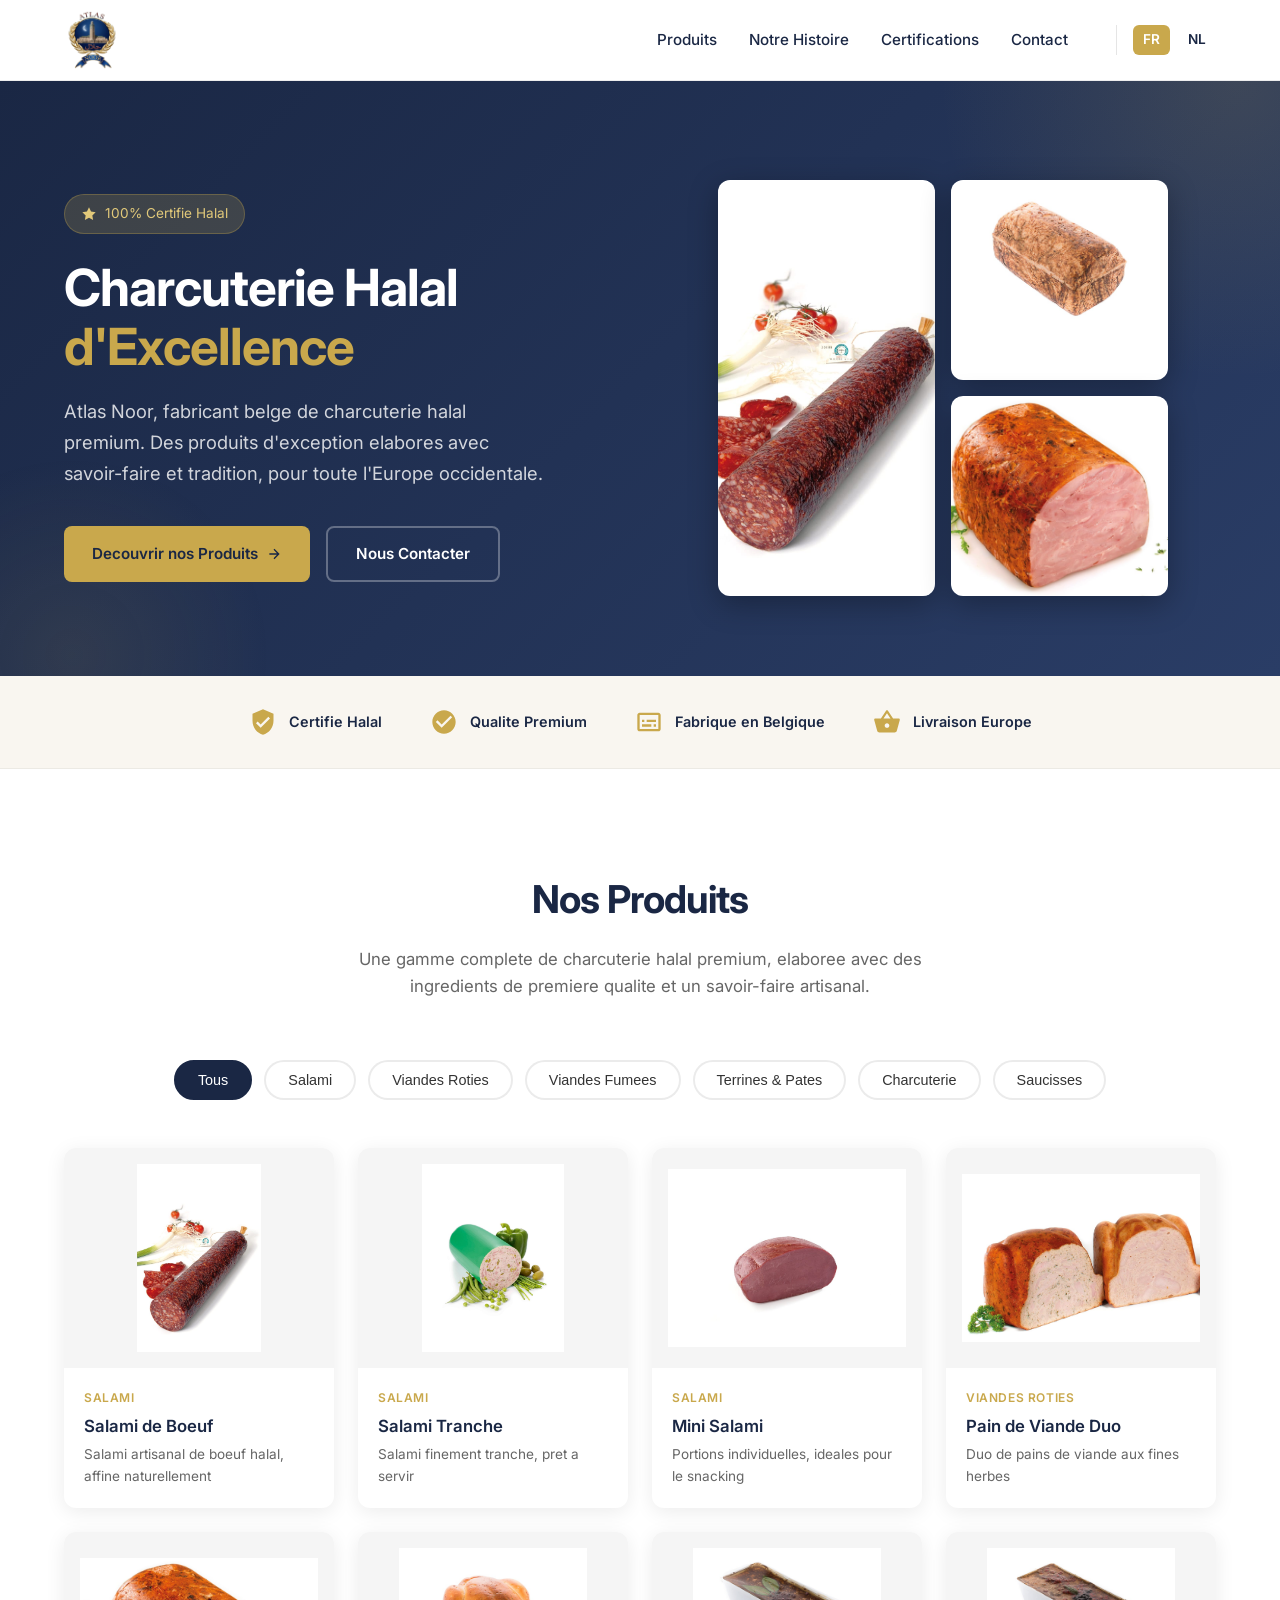
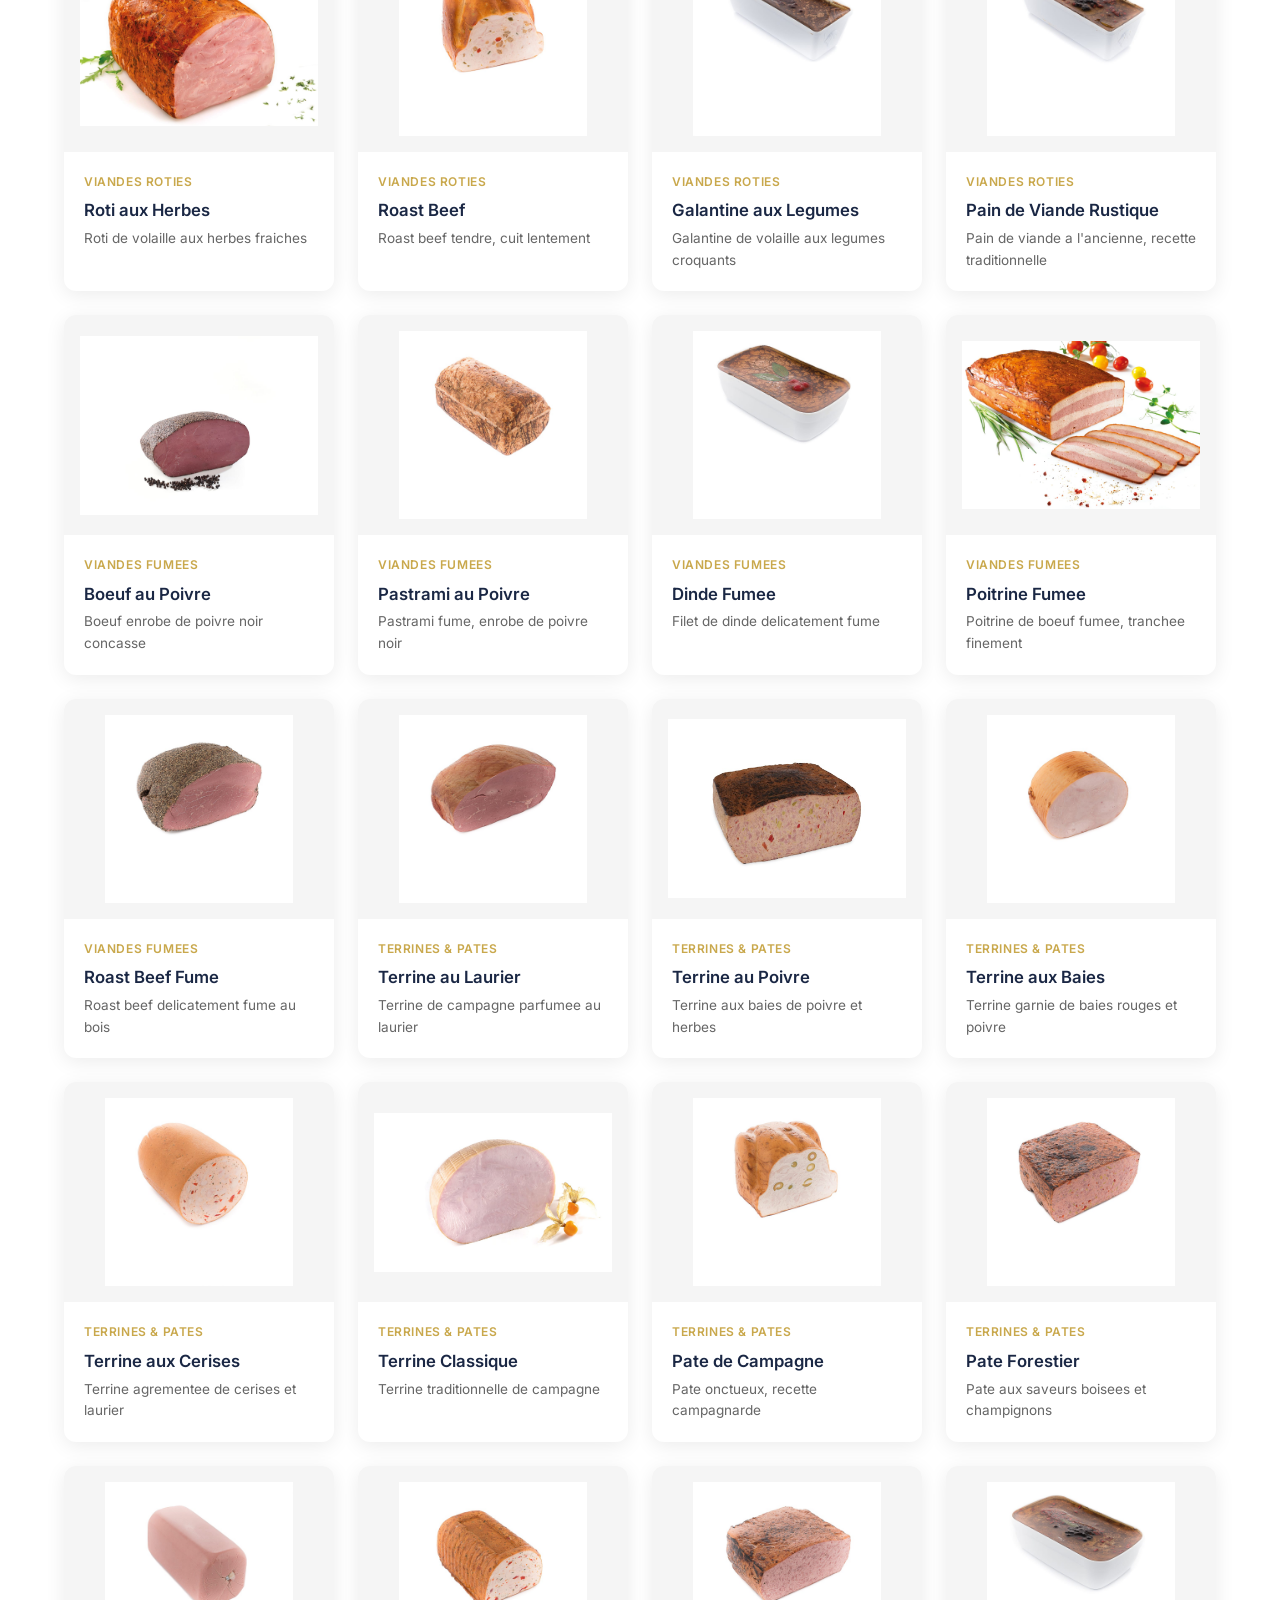
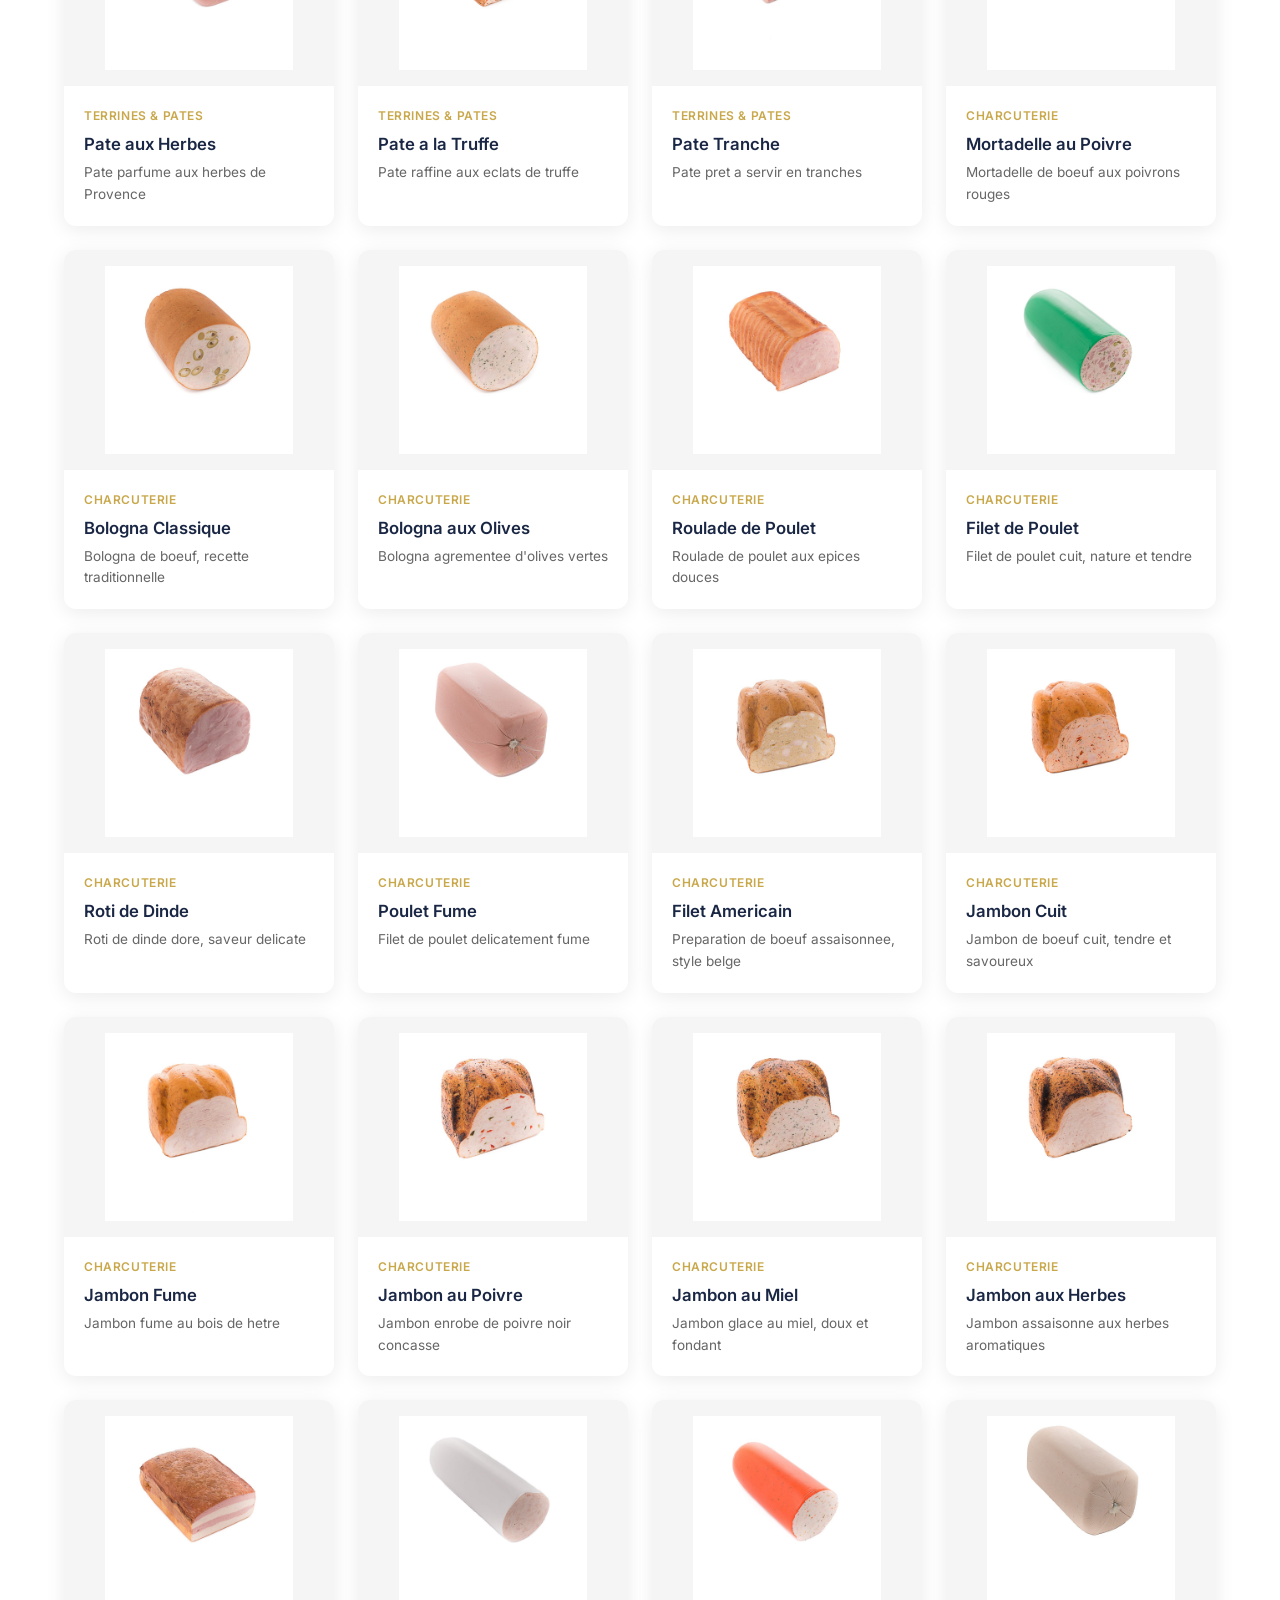
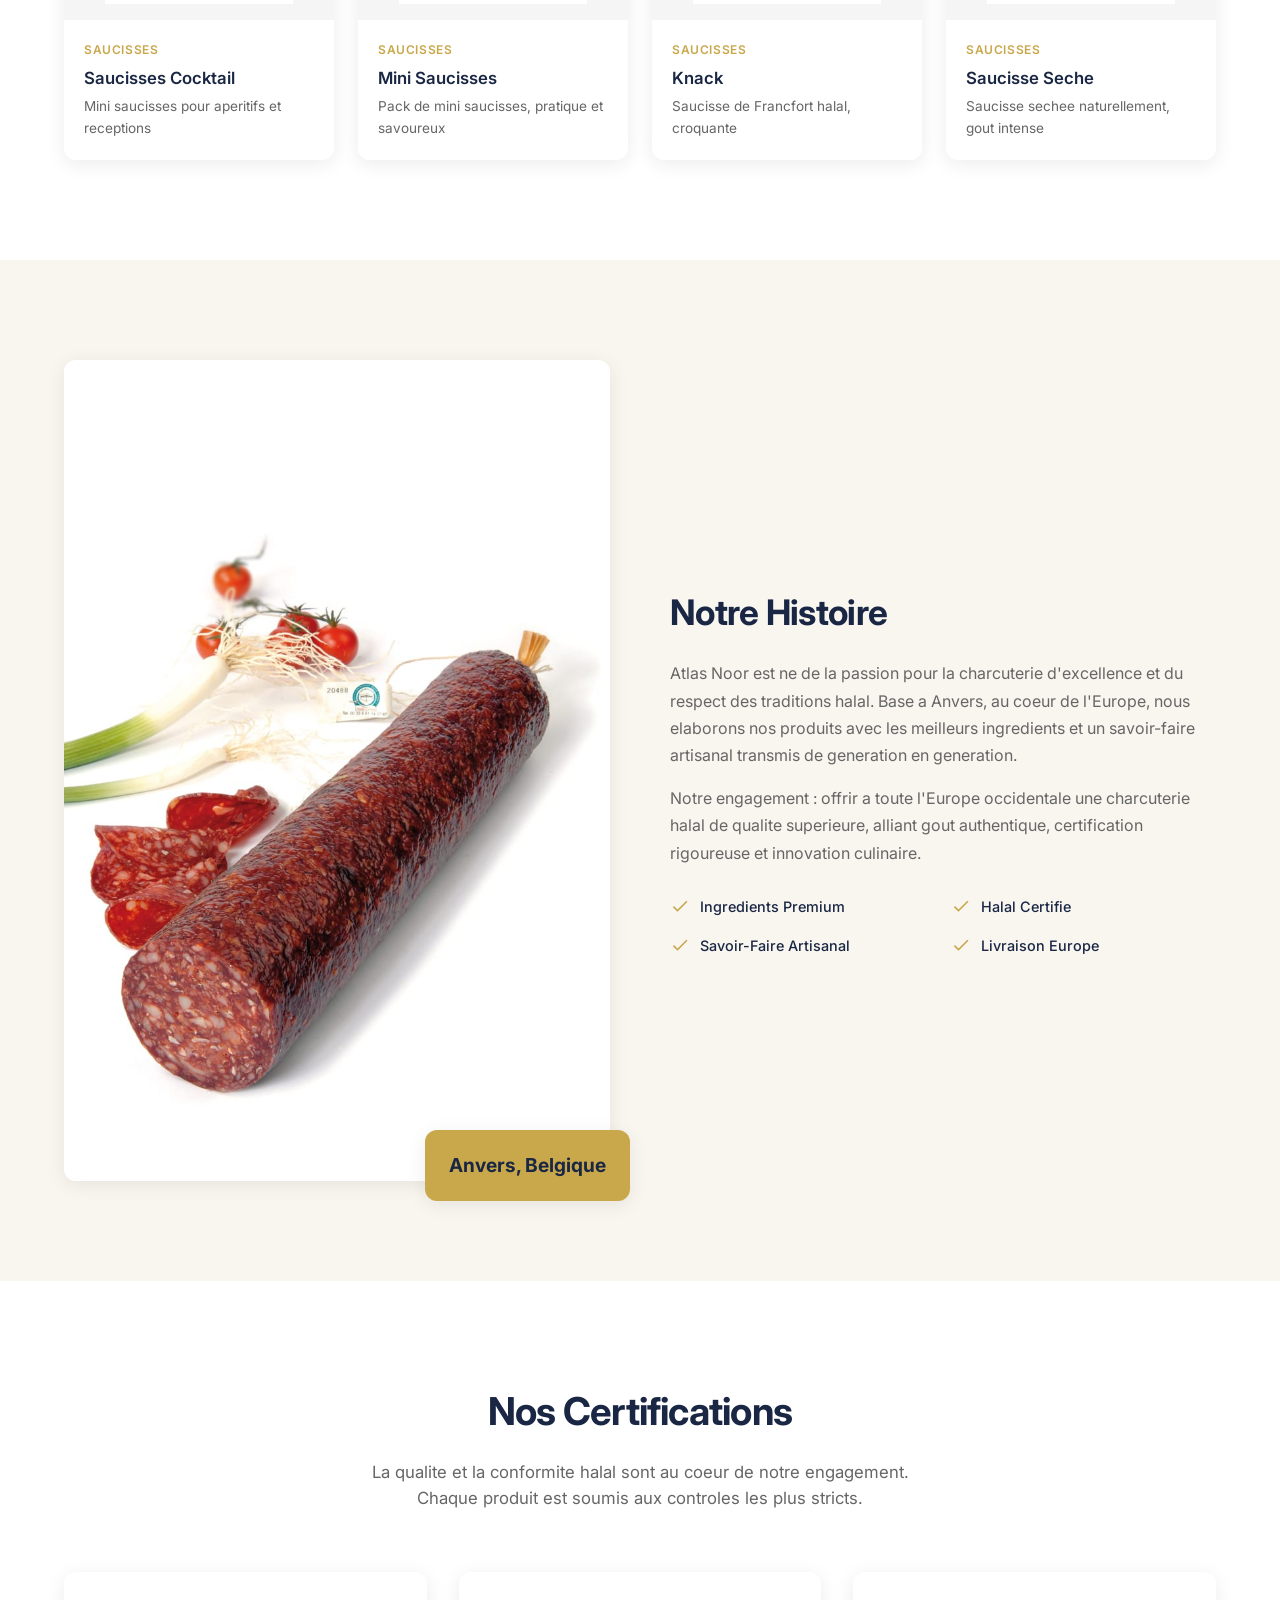
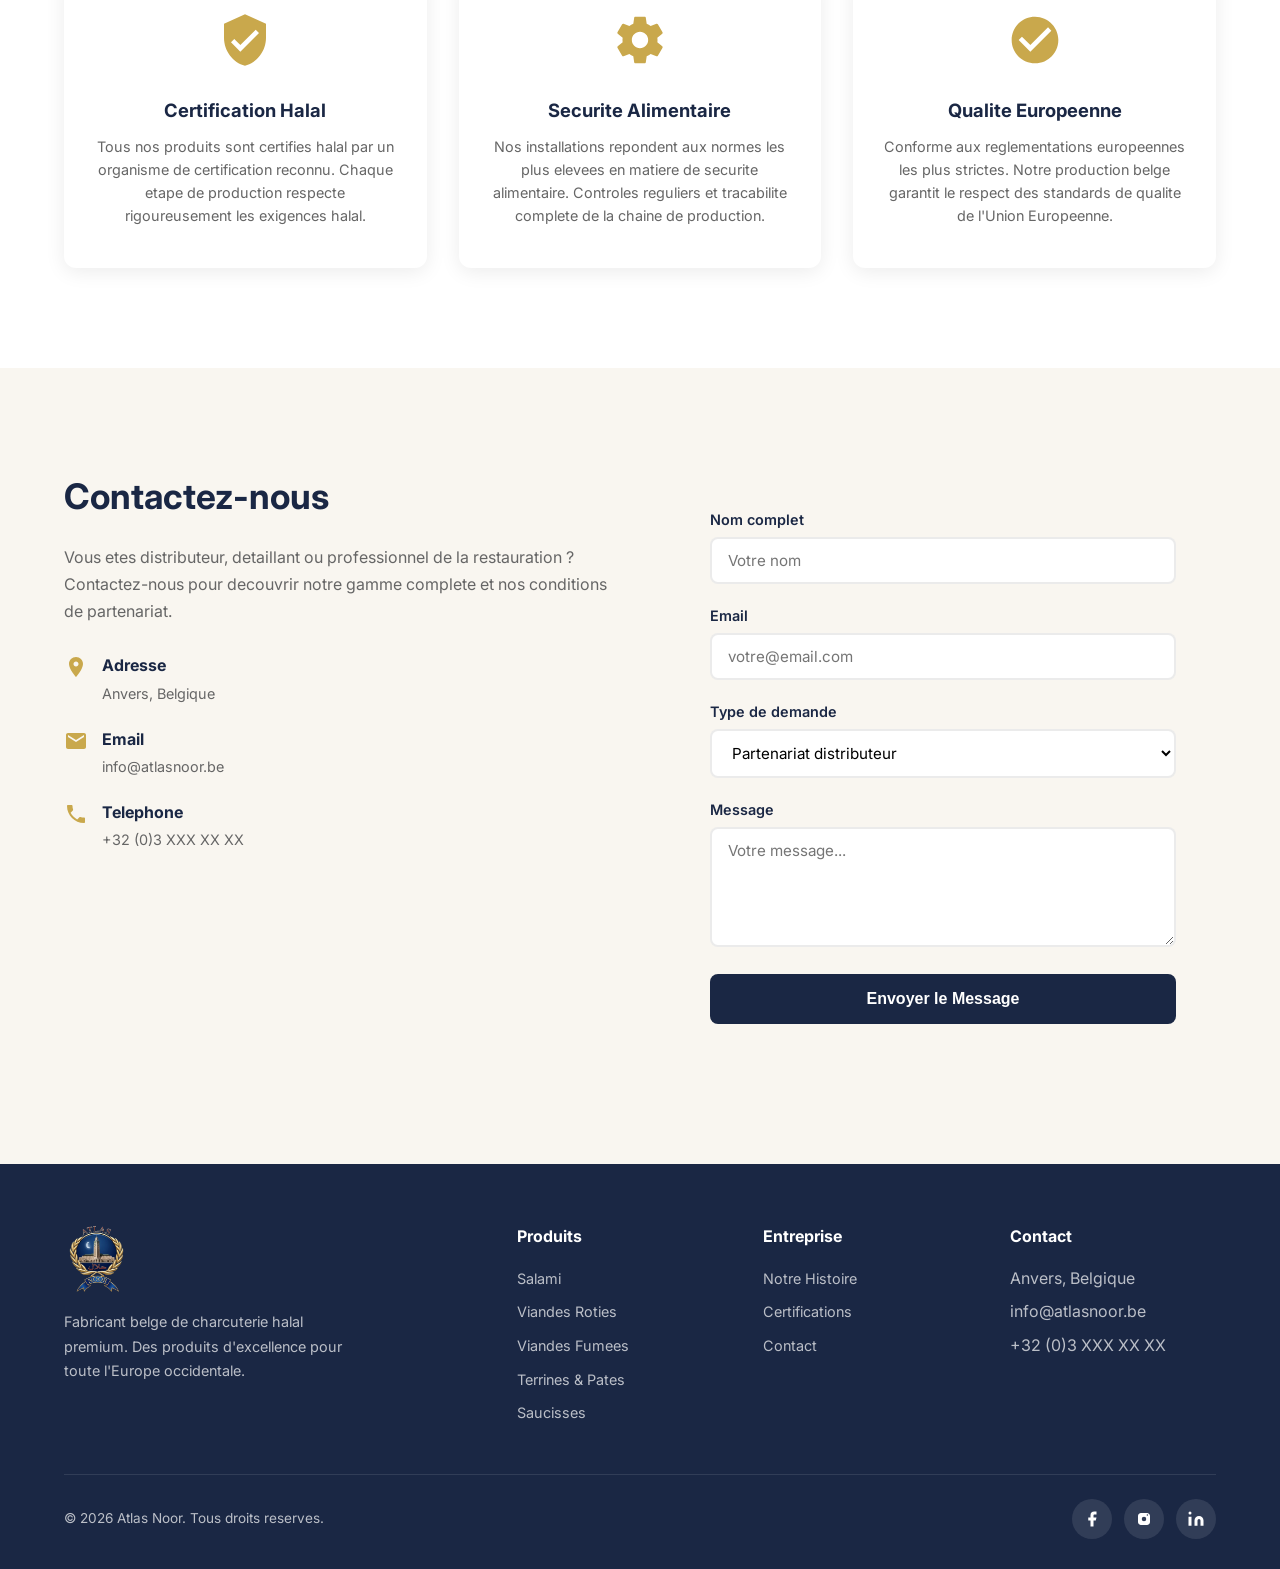
==== site/fr/index.html @ b1b40835 "Initial release: Atlas Noor halal charcuterie website (FR/NL) Static site with bilingual support, 40" ====
<!DOCTYPE html>
<html lang="fr">
<head>
  <meta charset="UTF-8">
  <meta name="viewport" content="width=device-width, initial-scale=1.0">
  <title>Atlas Noor — Charcuterie Halal Premium | Belgique</title>
  <meta name="description" content="Atlas Noor : charcuterie halal certifiee de qualite superieure, fabriquee en Belgique. Salami, viandes fumees, pates, terrines et saucisses pour toute l'Europe occidentale.">
  <link rel="icon" type="image/png" href="../assets/images/logo.png">
  <link rel="stylesheet" href="../css/style.css">
  <link rel="preconnect" href="https://fonts.googleapis.com">
  <link href="https://fonts.googleapis.com/css2?family=Inter:wght@400;500;600;700&display=swap" rel="stylesheet">
</head>
<body>

<!-- ====== HEADER ====== -->
<header class="header">
  <nav class="nav container">
    <a href="#" class="nav__logo">
      <img src="../assets/images/logo.png" alt="Atlas Noor Logo">
    </a>
    <div class="nav__links" id="navLinks">
      <a href="#produits">Produits</a>
      <a href="#apropos">Notre Histoire</a>
      <a href="#certifications">Certifications</a>
      <a href="#contact">Contact</a>
      <div class="lang-switch">
        <a href="../fr/index.html" class="active">FR</a>
        <a href="../nl/index.html">NL</a>
      </div>
    </div>
    <div class="nav__mobile" id="navToggle" onclick="document.getElementById('navLinks').classList.toggle('open')">
      <span></span><span></span><span></span>
    </div>
  </nav>
</header>

<!-- ====== HERO ====== -->
<section class="hero">
  <div class="container">
    <div class="hero__content">
      <div class="hero__text">
        <div class="hero__badge">
          <svg viewBox="0 0 24 24"><path d="M12 2L15.09 8.26L22 9.27L17 14.14L18.18 21.02L12 17.77L5.82 21.02L7 14.14L2 9.27L8.91 8.26L12 2Z"/></svg>
          100% Certifie Halal
        </div>
        <h1>Charcuterie Halal <span>d'Excellence</span></h1>
        <p>Atlas Noor, fabricant belge de charcuterie halal premium. Des produits d'exception elabores avec savoir-faire et tradition, pour toute l'Europe occidentale.</p>
        <div class="hero__buttons">
          <a href="#produits" class="btn btn--primary">
            Decouvrir nos Produits
            <svg width="16" height="16" viewBox="0 0 24 24" fill="none" stroke="currentColor" stroke-width="2"><path d="M5 12h14M12 5l7 7-7 7"/></svg>
          </a>
          <a href="#contact" class="btn btn--outline">Nous Contacter</a>
        </div>
      </div>
      <div class="hero__image">
        <div class="hero__image-grid">
          <img src="../assets/images/products/salami-beef.jpg" alt="Salami de boeuf halal Atlas Noor">
          <img src="../assets/images/products/pepper-pastrami.jpg" alt="Pastrami au poivre halal">
          <img src="../assets/images/products/roasted-loaf-herbs.jpg" alt="Pain de viande aux herbes halal">
        </div>
      </div>
    </div>
  </div>
</section>

<!-- ====== TRUST BAR ====== -->
<div class="trust-bar">
  <div class="container">
    <div class="trust-bar__inner">
      <div class="trust-item">
        <svg viewBox="0 0 24 24"><path d="M12 1L3 5v6c0 5.55 3.84 10.74 9 12 5.16-1.26 9-6.45 9-12V5l-9-4zm-2 16l-4-4 1.41-1.41L10 14.17l6.59-6.59L18 9l-8 8z"/></svg>
        Certifie Halal
      </div>
      <div class="trust-item">
        <svg viewBox="0 0 24 24"><path d="M12 2C6.48 2 2 6.48 2 12s4.48 10 10 10 10-4.48 10-10S17.52 2 12 2zm-2 15l-5-5 1.41-1.41L10 14.17l7.59-7.59L19 8l-9 9z"/></svg>
        Qualite Premium
      </div>
      <div class="trust-item">
        <svg viewBox="0 0 24 24"><path d="M20 4H4c-1.1 0-2 .9-2 2v12c0 1.1.9 2 2 2h16c1.1 0 2-.9 2-2V6c0-1.1-.9-2-2-2zm0 14H4V6h16v12zM6 10h2v2H6zm0 4h8v2H6zm10 0h2v2h-2zm-6-4h8v2h-8z"/></svg>
        Fabrique en Belgique
      </div>
      <div class="trust-item">
        <svg viewBox="0 0 24 24"><path d="M17.21 9l-4.38-6.56c-.19-.28-.51-.42-.83-.42-.32 0-.64.14-.83.43L6.79 9H2c-.55 0-1 .45-1 1 0 .09.01.18.04.27l2.54 9.27c.23.84 1 1.46 1.92 1.46h13c.92 0 1.69-.62 1.93-1.46l2.54-9.27L23 10c0-.55-.45-1-1-1h-4.79zM9 9l3-4.4L15 9H9zm3 8c-1.1 0-2-.9-2-2s.9-2 2-2 2 .9 2 2-.9 2-2 2z"/></svg>
        Livraison Europe
      </div>
    </div>
  </div>
</div>

<!-- ====== PRODUCTS ====== -->
<section class="section" id="produits">
  <div class="container">
    <div class="section__header reveal">
      <h2>Nos Produits</h2>
      <p>Une gamme complete de charcuterie halal premium, elaboree avec des ingredients de premiere qualite et un savoir-faire artisanal.</p>
    </div>

    <div class="categories reveal">
      <button class="active" onclick="filterProducts('all', this)">Tous</button>
      <button onclick="filterProducts('salami', this)">Salami</button>
      <button onclick="filterProducts('viandes', this)">Viandes Roties</button>
      <button onclick="filterProducts('fumees', this)">Viandes Fumees</button>
      <button onclick="filterProducts('terrines', this)">Terrines & Pates</button>
      <button onclick="filterProducts('charcuterie', this)">Charcuterie</button>
      <button onclick="filterProducts('saucisses', this)">Saucisses</button>
    </div>

    <div class="products-grid stagger-children" id="productsGrid">

      <!-- SALAMI -->
      <div class="product-card" data-category="salami">
        <div class="product-card__image">
          <img src="../assets/images/products/salami-beef.jpg" alt="Salami de Boeuf" loading="lazy">
        </div>
        <div class="product-card__info">
          <div class="product-card__category">Salami</div>
          <div class="product-card__name">Salami de Boeuf</div>
          <div class="product-card__desc">Salami artisanal de boeuf halal, affine naturellement</div>
        </div>
      </div>

      <div class="product-card" data-category="salami">
        <div class="product-card__image">
          <img src="../assets/images/products/salami-sliced.jpg" alt="Salami Tranche" loading="lazy">
        </div>
        <div class="product-card__info">
          <div class="product-card__category">Salami</div>
          <div class="product-card__name">Salami Tranche</div>
          <div class="product-card__desc">Salami finement tranche, pret a servir</div>
        </div>
      </div>

      <div class="product-card" data-category="salami">
        <div class="product-card__image">
          <img src="../assets/images/products/salami-mini.jpg" alt="Mini Salami" loading="lazy">
        </div>
        <div class="product-card__info">
          <div class="product-card__category">Salami</div>
          <div class="product-card__name">Mini Salami</div>
          <div class="product-card__desc">Portions individuelles, ideales pour le snacking</div>
        </div>
      </div>

      <!-- VIANDES ROTIES -->
      <div class="product-card" data-category="viandes">
        <div class="product-card__image">
          <img src="../assets/images/products/roasted-loaf-duo.jpg" alt="Pain de Viande Duo" loading="lazy">
        </div>
        <div class="product-card__info">
          <div class="product-card__category">Viandes Roties</div>
          <div class="product-card__name">Pain de Viande Duo</div>
          <div class="product-card__desc">Duo de pains de viande aux fines herbes</div>
        </div>
      </div>

      <div class="product-card" data-category="viandes">
        <div class="product-card__image">
          <img src="../assets/images/products/roasted-loaf-herbs.jpg" alt="Roti aux Herbes" loading="lazy">
        </div>
        <div class="product-card__info">
          <div class="product-card__category">Viandes Roties</div>
          <div class="product-card__name">Roti aux Herbes</div>
          <div class="product-card__desc">Roti de volaille aux herbes fraiches</div>
        </div>
      </div>

      <div class="product-card" data-category="viandes">
        <div class="product-card__image">
          <img src="../assets/images/products/roast-beef.jpg" alt="Roast Beef" loading="lazy">
        </div>
        <div class="product-card__info">
          <div class="product-card__category">Viandes Roties</div>
          <div class="product-card__name">Roast Beef</div>
          <div class="product-card__desc">Roast beef tendre, cuit lentement</div>
        </div>
      </div>

      <div class="product-card" data-category="viandes">
        <div class="product-card__image">
          <img src="../assets/images/products/galantine-vegetables.jpg" alt="Galantine aux Legumes" loading="lazy">
        </div>
        <div class="product-card__info">
          <div class="product-card__category">Viandes Roties</div>
          <div class="product-card__name">Galantine aux Legumes</div>
          <div class="product-card__desc">Galantine de volaille aux legumes croquants</div>
        </div>
      </div>

      <div class="product-card" data-category="viandes">
        <div class="product-card__image">
          <img src="../assets/images/products/meatloaf-rustic.jpg" alt="Pain de Viande Rustique" loading="lazy">
        </div>
        <div class="product-card__info">
          <div class="product-card__category">Viandes Roties</div>
          <div class="product-card__name">Pain de Viande Rustique</div>
          <div class="product-card__desc">Pain de viande a l'ancienne, recette traditionnelle</div>
        </div>
      </div>

      <!-- FUMEES -->
      <div class="product-card" data-category="fumees">
        <div class="product-card__image">
          <img src="../assets/images/products/pepper-beef-large.jpg" alt="Boeuf au Poivre" loading="lazy">
        </div>
        <div class="product-card__info">
          <div class="product-card__category">Viandes Fumees</div>
          <div class="product-card__name">Boeuf au Poivre</div>
          <div class="product-card__desc">Boeuf enrobe de poivre noir concasse</div>
        </div>
      </div>

      <div class="product-card" data-category="fumees">
        <div class="product-card__image">
          <img src="../assets/images/products/pepper-pastrami.jpg" alt="Pastrami au Poivre" loading="lazy">
        </div>
        <div class="product-card__info">
          <div class="product-card__category">Viandes Fumees</div>
          <div class="product-card__name">Pastrami au Poivre</div>
          <div class="product-card__desc">Pastrami fume, enrobe de poivre noir</div>
        </div>
      </div>

      <div class="product-card" data-category="fumees">
        <div class="product-card__image">
          <img src="../assets/images/products/smoked-turkey.jpg" alt="Dinde Fumee" loading="lazy">
        </div>
        <div class="product-card__info">
          <div class="product-card__category">Viandes Fumees</div>
          <div class="product-card__name">Dinde Fumee</div>
          <div class="product-card__desc">Filet de dinde delicatement fume</div>
        </div>
      </div>

      <div class="product-card" data-category="fumees">
        <div class="product-card__image">
          <img src="../assets/images/products/smoked-layered.jpg" alt="Viande Fumee en Couches" loading="lazy">
        </div>
        <div class="product-card__info">
          <div class="product-card__category">Viandes Fumees</div>
          <div class="product-card__name">Poitrine Fumee</div>
          <div class="product-card__desc">Poitrine de boeuf fumee, tranchee finement</div>
        </div>
      </div>

      <div class="product-card" data-category="fumees">
        <div class="product-card__image">
          <img src="../assets/images/products/roast-beef-smoked.jpg" alt="Roast Beef Fume" loading="lazy">
        </div>
        <div class="product-card__info">
          <div class="product-card__category">Viandes Fumees</div>
          <div class="product-card__name">Roast Beef Fume</div>
          <div class="product-card__desc">Roast beef delicatement fume au bois</div>
        </div>
      </div>

      <!-- TERRINES & PATES -->
      <div class="product-card" data-category="terrines">
        <div class="product-card__image">
          <img src="../assets/images/products/terrine-bay-leaf.jpg" alt="Terrine au Laurier" loading="lazy">
        </div>
        <div class="product-card__info">
          <div class="product-card__category">Terrines & Pates</div>
          <div class="product-card__name">Terrine au Laurier</div>
          <div class="product-card__desc">Terrine de campagne parfumee au laurier</div>
        </div>
      </div>

      <div class="product-card" data-category="terrines">
        <div class="product-card__image">
          <img src="../assets/images/products/terrine-pepper.jpg" alt="Terrine au Poivre" loading="lazy">
        </div>
        <div class="product-card__info">
          <div class="product-card__category">Terrines & Pates</div>
          <div class="product-card__name">Terrine au Poivre</div>
          <div class="product-card__desc">Terrine aux baies de poivre et herbes</div>
        </div>
      </div>

      <div class="product-card" data-category="terrines">
        <div class="product-card__image">
          <img src="../assets/images/products/terrine-berries.jpg" alt="Terrine aux Baies" loading="lazy">
        </div>
        <div class="product-card__info">
          <div class="product-card__category">Terrines & Pates</div>
          <div class="product-card__name">Terrine aux Baies</div>
          <div class="product-card__desc">Terrine garnie de baies rouges et poivre</div>
        </div>
      </div>

      <div class="product-card" data-category="terrines">
        <div class="product-card__image">
          <img src="../assets/images/products/terrine-cherry.jpg" alt="Terrine aux Cerises" loading="lazy">
        </div>
        <div class="product-card__info">
          <div class="product-card__category">Terrines & Pates</div>
          <div class="product-card__name">Terrine aux Cerises</div>
          <div class="product-card__desc">Terrine agrementee de cerises et laurier</div>
        </div>
      </div>

      <div class="product-card" data-category="terrines">
        <div class="product-card__image">
          <img src="../assets/images/products/terrine-classic.jpg" alt="Terrine Classique" loading="lazy">
        </div>
        <div class="product-card__info">
          <div class="product-card__category">Terrines & Pates</div>
          <div class="product-card__name">Terrine Classique</div>
          <div class="product-card__desc">Terrine traditionnelle de campagne</div>
        </div>
      </div>

      <div class="product-card" data-category="terrines">
        <div class="product-card__image">
          <img src="../assets/images/products/pate-country.jpg" alt="Pate de Campagne" loading="lazy">
        </div>
        <div class="product-card__info">
          <div class="product-card__category">Terrines & Pates</div>
          <div class="product-card__name">Pate de Campagne</div>
          <div class="product-card__desc">Pate onctueux, recette campagnarde</div>
        </div>
      </div>

      <div class="product-card" data-category="terrines">
        <div class="product-card__image">
          <img src="../assets/images/products/pate-forestier.jpg" alt="Pate Forestier" loading="lazy">
        </div>
        <div class="product-card__info">
          <div class="product-card__category">Terrines & Pates</div>
          <div class="product-card__name">Pate Forestier</div>
          <div class="product-card__desc">Pate aux saveurs boisees et champignons</div>
        </div>
      </div>

      <div class="product-card" data-category="terrines">
        <div class="product-card__image">
          <img src="../assets/images/products/pate-herb.jpg" alt="Pate aux Herbes" loading="lazy">
        </div>
        <div class="product-card__info">
          <div class="product-card__category">Terrines & Pates</div>
          <div class="product-card__name">Pate aux Herbes</div>
          <div class="product-card__desc">Pate parfume aux herbes de Provence</div>
        </div>
      </div>

      <div class="product-card" data-category="terrines">
        <div class="product-card__image">
          <img src="../assets/images/products/pate-truffle.jpg" alt="Pate a la Truffe" loading="lazy">
        </div>
        <div class="product-card__info">
          <div class="product-card__category">Terrines & Pates</div>
          <div class="product-card__name">Pate a la Truffe</div>
          <div class="product-card__desc">Pate raffine aux eclats de truffe</div>
        </div>
      </div>

      <div class="product-card" data-category="terrines">
        <div class="product-card__image">
          <img src="../assets/images/products/pate-sliced.jpg" alt="Pate Tranche" loading="lazy">
        </div>
        <div class="product-card__info">
          <div class="product-card__category">Terrines & Pates</div>
          <div class="product-card__name">Pate Tranche</div>
          <div class="product-card__desc">Pate pret a servir en tranches</div>
        </div>
      </div>

      <!-- CHARCUTERIE -->
      <div class="product-card" data-category="charcuterie">
        <div class="product-card__image">
          <img src="../assets/images/products/mortadella-pepper.jpg" alt="Mortadelle au Poivre" loading="lazy">
        </div>
        <div class="product-card__info">
          <div class="product-card__category">Charcuterie</div>
          <div class="product-card__name">Mortadelle au Poivre</div>
          <div class="product-card__desc">Mortadelle de boeuf aux poivrons rouges</div>
        </div>
      </div>

      <div class="product-card" data-category="charcuterie">
        <div class="product-card__image">
          <img src="../assets/images/products/bologna-classic.jpg" alt="Bologna Classique" loading="lazy">
        </div>
        <div class="product-card__info">
          <div class="product-card__category">Charcuterie</div>
          <div class="product-card__name">Bologna Classique</div>
          <div class="product-card__desc">Bologna de boeuf, recette traditionnelle</div>
        </div>
      </div>

      <div class="product-card" data-category="charcuterie">
        <div class="product-card__image">
          <img src="../assets/images/products/bologna-olive.jpg" alt="Bologna aux Olives" loading="lazy">
        </div>
        <div class="product-card__info">
          <div class="product-card__category">Charcuterie</div>
          <div class="product-card__name">Bologna aux Olives</div>
          <div class="product-card__desc">Bologna agrementee d'olives vertes</div>
        </div>
      </div>

      <div class="product-card" data-category="charcuterie">
        <div class="product-card__image">
          <img src="../assets/images/products/chicken-roll.jpg" alt="Roulade de Poulet" loading="lazy">
        </div>
        <div class="product-card__info">
          <div class="product-card__category">Charcuterie</div>
          <div class="product-card__name">Roulade de Poulet</div>
          <div class="product-card__desc">Roulade de poulet aux epices douces</div>
        </div>
      </div>

      <div class="product-card" data-category="charcuterie">
        <div class="product-card__image">
          <img src="../assets/images/products/chicken-breast.jpg" alt="Filet de Poulet" loading="lazy">
        </div>
        <div class="product-card__info">
          <div class="product-card__category">Charcuterie</div>
          <div class="product-card__name">Filet de Poulet</div>
          <div class="product-card__desc">Filet de poulet cuit, nature et tendre</div>
        </div>
      </div>

      <div class="product-card" data-category="charcuterie">
        <div class="product-card__image">
          <img src="../assets/images/products/turkey-roast.jpg" alt="Roti de Dinde" loading="lazy">
        </div>
        <div class="product-card__info">
          <div class="product-card__category">Charcuterie</div>
          <div class="product-card__name">Roti de Dinde</div>
          <div class="product-card__desc">Roti de dinde dore, saveur delicate</div>
        </div>
      </div>

      <div class="product-card" data-category="charcuterie">
        <div class="product-card__image">
          <img src="../assets/images/products/chicken-smoked.jpg" alt="Poulet Fume" loading="lazy">
        </div>
        <div class="product-card__info">
          <div class="product-card__category">Charcuterie</div>
          <div class="product-card__name">Poulet Fume</div>
          <div class="product-card__desc">Filet de poulet delicatement fume</div>
        </div>
      </div>

      <div class="product-card" data-category="charcuterie">
        <div class="product-card__image">
          <img src="../assets/images/products/filet-americain.jpg" alt="Filet Americain" loading="lazy">
        </div>
        <div class="product-card__info">
          <div class="product-card__category">Charcuterie</div>
          <div class="product-card__name">Filet Americain</div>
          <div class="product-card__desc">Preparation de boeuf assaisonnee, style belge</div>
        </div>
      </div>

      <div class="product-card" data-category="charcuterie">
        <div class="product-card__image">
          <img src="../assets/images/products/ham-cooked.jpg" alt="Jambon Cuit" loading="lazy">
        </div>
        <div class="product-card__info">
          <div class="product-card__category">Charcuterie</div>
          <div class="product-card__name">Jambon Cuit</div>
          <div class="product-card__desc">Jambon de boeuf cuit, tendre et savoureux</div>
        </div>
      </div>

      <div class="product-card" data-category="charcuterie">
        <div class="product-card__image">
          <img src="../assets/images/products/ham-smoked.jpg" alt="Jambon Fume" loading="lazy">
        </div>
        <div class="product-card__info">
          <div class="product-card__category">Charcuterie</div>
          <div class="product-card__name">Jambon Fume</div>
          <div class="product-card__desc">Jambon fume au bois de hetre</div>
        </div>
      </div>

      <div class="product-card" data-category="charcuterie">
        <div class="product-card__image">
          <img src="../assets/images/products/ham-pepper.jpg" alt="Jambon au Poivre" loading="lazy">
        </div>
        <div class="product-card__info">
          <div class="product-card__category">Charcuterie</div>
          <div class="product-card__name">Jambon au Poivre</div>
          <div class="product-card__desc">Jambon enrobe de poivre noir concasse</div>
        </div>
      </div>

      <div class="product-card" data-category="charcuterie">
        <div class="product-card__image">
          <img src="../assets/images/products/ham-honey.jpg" alt="Jambon au Miel" loading="lazy">
        </div>
        <div class="product-card__info">
          <div class="product-card__category">Charcuterie</div>
          <div class="product-card__name">Jambon au Miel</div>
          <div class="product-card__desc">Jambon glace au miel, doux et fondant</div>
        </div>
      </div>

      <div class="product-card" data-category="charcuterie">
        <div class="product-card__image">
          <img src="../assets/images/products/ham-herb.jpg" alt="Jambon aux Herbes" loading="lazy">
        </div>
        <div class="product-card__info">
          <div class="product-card__category">Charcuterie</div>
          <div class="product-card__name">Jambon aux Herbes</div>
          <div class="product-card__desc">Jambon assaisonne aux herbes aromatiques</div>
        </div>
      </div>

      <!-- SAUCISSES -->
      <div class="product-card" data-category="saucisses">
        <div class="product-card__image">
          <img src="../assets/images/products/sausage-cocktail.jpg" alt="Saucisses Cocktail" loading="lazy">
        </div>
        <div class="product-card__info">
          <div class="product-card__category">Saucisses</div>
          <div class="product-card__name">Saucisses Cocktail</div>
          <div class="product-card__desc">Mini saucisses pour aperitifs et receptions</div>
        </div>
      </div>

      <div class="product-card" data-category="saucisses">
        <div class="product-card__image">
          <img src="../assets/images/products/sausage-mini-pack.jpg" alt="Mini Saucisses" loading="lazy">
        </div>
        <div class="product-card__info">
          <div class="product-card__category">Saucisses</div>
          <div class="product-card__name">Mini Saucisses</div>
          <div class="product-card__desc">Pack de mini saucisses, pratique et savoureux</div>
        </div>
      </div>

      <div class="product-card" data-category="saucisses">
        <div class="product-card__image">
          <img src="../assets/images/products/sausage-frankfurter.jpg" alt="Knack" loading="lazy">
        </div>
        <div class="product-card__info">
          <div class="product-card__category">Saucisses</div>
          <div class="product-card__name">Knack</div>
          <div class="product-card__desc">Saucisse de Francfort halal, croquante</div>
        </div>
      </div>

      <div class="product-card" data-category="saucisses">
        <div class="product-card__image">
          <img src="../assets/images/products/sausage-dried.jpg" alt="Saucisse Seche" loading="lazy">
        </div>
        <div class="product-card__info">
          <div class="product-card__category">Saucisses</div>
          <div class="product-card__name">Saucisse Seche</div>
          <div class="product-card__desc">Saucisse sechee naturellement, gout intense</div>
        </div>
      </div>

    </div>
  </div>
</section>

<!-- ====== ABOUT ====== -->
<section class="section section--cream" id="apropos">
  <div class="container">
    <div class="about__content">
      <div class="about__image reveal-left">
        <img src="../assets/images/products/salami-beef.jpg" alt="Produits Atlas Noor">
        <div class="about__image-badge">Anvers, Belgique</div>
      </div>
      <div class="about__text reveal-right">
        <h2>Notre Histoire</h2>
        <p>Atlas Noor est ne de la passion pour la charcuterie d'excellence et du respect des traditions halal. Base a Anvers, au coeur de l'Europe, nous elaborons nos produits avec les meilleurs ingredients et un savoir-faire artisanal transmis de generation en generation.</p>
        <p>Notre engagement : offrir a toute l'Europe occidentale une charcuterie halal de qualite superieure, alliant gout authentique, certification rigoureuse et innovation culinaire.</p>
        <div class="about__features">
          <div class="about__feature">
            <svg viewBox="0 0 24 24"><path d="M9 16.17L4.83 12l-1.42 1.41L9 19 21 7l-1.41-1.41z"/></svg>
            Ingredients Premium
          </div>
          <div class="about__feature">
            <svg viewBox="0 0 24 24"><path d="M9 16.17L4.83 12l-1.42 1.41L9 19 21 7l-1.41-1.41z"/></svg>
            Halal Certifie
          </div>
          <div class="about__feature">
            <svg viewBox="0 0 24 24"><path d="M9 16.17L4.83 12l-1.42 1.41L9 19 21 7l-1.41-1.41z"/></svg>
            Savoir-Faire Artisanal
          </div>
          <div class="about__feature">
            <svg viewBox="0 0 24 24"><path d="M9 16.17L4.83 12l-1.42 1.41L9 19 21 7l-1.41-1.41z"/></svg>
            Livraison Europe
          </div>
        </div>
      </div>
    </div>
  </div>
</section>

<!-- ====== CERTIFICATIONS ====== -->
<section class="section" id="certifications">
  <div class="container">
    <div class="section__header reveal">
      <h2>Nos Certifications</h2>
      <p>La qualite et la conformite halal sont au coeur de notre engagement. Chaque produit est soumis aux controles les plus stricts.</p>
    </div>
    <div class="cert__content stagger-children">
      <div class="cert-card">
        <svg viewBox="0 0 24 24"><path d="M12 1L3 5v6c0 5.55 3.84 10.74 9 12 5.16-1.26 9-6.45 9-12V5l-9-4zm-2 16l-4-4 1.41-1.41L10 14.17l6.59-6.59L18 9l-8 8z"/></svg>
        <h3>Certification Halal</h3>
        <p>Tous nos produits sont certifies halal par un organisme de certification reconnu. Chaque etape de production respecte rigoureusement les exigences halal.</p>
      </div>
      <div class="cert-card">
        <svg viewBox="0 0 24 24"><path d="M19.43 12.98c.04-.32.07-.64.07-.98s-.03-.66-.07-.98l2.11-1.65c.19-.15.24-.42.12-.64l-2-3.46c-.12-.22-.39-.3-.61-.22l-2.49 1c-.52-.4-1.08-.73-1.69-.98l-.38-2.65C14.46 2.18 14.25 2 14 2h-4c-.25 0-.46.18-.49.42l-.38 2.65c-.61.25-1.17.59-1.69.98l-2.49-1c-.23-.09-.49 0-.61.22l-2 3.46c-.13.22-.07.49.12.64l2.11 1.65c-.04.32-.07.65-.07.98s.03.66.07.98l-2.11 1.65c-.19.15-.24.42-.12.64l2 3.46c.12.22.39.3.61.22l2.49-1c.52.4 1.08.73 1.69.98l.38 2.65c.03.24.24.42.49.42h4c.25 0 .46-.18.49-.42l.38-2.65c.61-.25 1.17-.59 1.69-.98l2.49 1c.23.09.49 0 .61-.22l2-3.46c.12-.22.07-.49-.12-.64l-2.11-1.65zM12 15.5c-1.93 0-3.5-1.57-3.5-3.5s1.57-3.5 3.5-3.5 3.5 1.57 3.5 3.5-1.57 3.5-3.5 3.5z"/></svg>
        <h3>Securite Alimentaire</h3>
        <p>Nos installations repondent aux normes les plus elevees en matiere de securite alimentaire. Controles reguliers et tracabilite complete de la chaine de production.</p>
      </div>
      <div class="cert-card">
        <svg viewBox="0 0 24 24"><path d="M12 2C6.48 2 2 6.48 2 12s4.48 10 10 10 10-4.48 10-10S17.52 2 12 2zm-2 15l-5-5 1.41-1.41L10 14.17l7.59-7.59L19 8l-9 9z"/></svg>
        <h3>Qualite Europeenne</h3>
        <p>Conforme aux reglementations europeennes les plus strictes. Notre production belge garantit le respect des standards de qualite de l'Union Europeenne.</p>
      </div>
    </div>
  </div>
</section>

<!-- ====== CONTACT ====== -->
<section class="section section--cream" id="contact">
  <div class="container">
    <div class="contact__content">
      <div class="contact__info reveal-left">
        <h2>Contactez-nous</h2>
        <p>Vous etes distributeur, detaillant ou professionnel de la restauration ? Contactez-nous pour decouvrir notre gamme complete et nos conditions de partenariat.</p>
        <div class="contact__detail">
          <svg viewBox="0 0 24 24"><path d="M12 2C8.13 2 5 5.13 5 9c0 5.25 7 13 7 13s7-7.75 7-13c0-3.87-3.13-7-7-7zm0 9.5c-1.38 0-2.5-1.12-2.5-2.5s1.12-2.5 2.5-2.5 2.5 1.12 2.5 2.5-1.12 2.5-2.5 2.5z"/></svg>
          <div>
            <strong>Adresse</strong>
            <span>Anvers, Belgique</span>
          </div>
        </div>
        <div class="contact__detail">
          <svg viewBox="0 0 24 24"><path d="M20 4H4c-1.1 0-1.99.9-1.99 2L2 18c0 1.1.9 2 2 2h16c1.1 0 2-.9 2-2V6c0-1.1-.9-2-2-2zm0 4l-8 5-8-5V6l8 5 8-5v2z"/></svg>
          <div>
            <strong>Email</strong>
            <span>info@atlasnoor.be</span>
          </div>
        </div>
        <div class="contact__detail">
          <svg viewBox="0 0 24 24"><path d="M6.62 10.79c1.44 2.83 3.76 5.14 6.59 6.59l2.2-2.2c.27-.27.67-.36 1.02-.24 1.12.37 2.33.57 3.57.57.55 0 1 .45 1 1V20c0 .55-.45 1-1 1-9.39 0-17-7.61-17-17 0-.55.45-1 1-1h3.5c.55 0 1 .45 1 1 0 1.25.2 2.45.57 3.57.11.35.03.74-.25 1.02l-2.2 2.2z"/></svg>
          <div>
            <strong>Telephone</strong>
            <span>+32 (0)3 XXX XX XX</span>
          </div>
        </div>
      </div>
      <div class="contact__form reveal-right">
        <form onsubmit="event.preventDefault(); alert('Merci pour votre message ! Nous vous repondrons dans les plus brefs delais.');">
          <div class="form-group">
            <label for="name">Nom complet</label>
            <input type="text" id="name" required placeholder="Votre nom">
          </div>
          <div class="form-group">
            <label for="email">Email</label>
            <input type="email" id="email" required placeholder="votre@email.com">
          </div>
          <div class="form-group">
            <label for="type">Type de demande</label>
            <select id="type">
              <option>Partenariat distributeur</option>
              <option>Demande de catalogue</option>
              <option>Information produits</option>
              <option>Autre</option>
            </select>
          </div>
          <div class="form-group">
            <label for="message">Message</label>
            <textarea id="message" required placeholder="Votre message..."></textarea>
          </div>
          <button type="submit" class="btn btn--submit">Envoyer le Message</button>
        </form>
      </div>
    </div>
  </div>
</section>

<!-- ====== FOOTER ====== -->
<footer class="footer">
  <div class="container">
    <div class="footer__grid">
      <div class="footer__brand">
        <img src="../assets/images/logo.png" alt="Atlas Noor">
        <p>Fabricant belge de charcuterie halal premium. Des produits d'excellence pour toute l'Europe occidentale.</p>
      </div>
      <div>
        <h4>Produits</h4>
        <ul>
          <li><a href="#produits">Salami</a></li>
          <li><a href="#produits">Viandes Roties</a></li>
          <li><a href="#produits">Viandes Fumees</a></li>
          <li><a href="#produits">Terrines & Pates</a></li>
          <li><a href="#produits">Saucisses</a></li>
        </ul>
      </div>
      <div>
        <h4>Entreprise</h4>
        <ul>
          <li><a href="#apropos">Notre Histoire</a></li>
          <li><a href="#certifications">Certifications</a></li>
          <li><a href="#contact">Contact</a></li>
        </ul>
      </div>
      <div>
        <h4>Contact</h4>
        <ul>
          <li>Anvers, Belgique</li>
          <li>info@atlasnoor.be</li>
          <li>+32 (0)3 XXX XX XX</li>
        </ul>
      </div>
    </div>
    <div class="footer__bottom">
      <span>&copy; 2026 Atlas Noor. Tous droits reserves.</span>
      <div class="footer__social">
        <a href="#" aria-label="Facebook">
          <svg viewBox="0 0 24 24"><path d="M18 2h-3a5 5 0 00-5 5v3H7v4h3v8h4v-8h3l1-4h-4V7a1 1 0 011-1h3z"/></svg>
        </a>
        <a href="#" aria-label="Instagram">
          <svg viewBox="0 0 24 24"><path d="M16 4H8C5.79 4 4 5.79 4 8v8c0 2.21 1.79 4 4 4h8c2.21 0 4-1.79 4-4V8c0-2.21-1.79-4-4-4zm-4 11a3 3 0 110-6 3 3 0 010 6zm4.5-7.5a1 1 0 110-2 1 1 0 010 2z"/></svg>
        </a>
        <a href="#" aria-label="LinkedIn">
          <svg viewBox="0 0 24 24"><path d="M16 8a6 6 0 016 6v7h-4v-7a2 2 0 00-2-2 2 2 0 00-2 2v7h-4v-7a6 6 0 016-6zM2 9h4v12H2zM4 2a2 2 0 110 4 2 2 0 010-4z"/></svg>
        </a>
      </div>
    </div>
  </div>
</footer>

<script>
/* Product filter */
function filterProducts(category, btn) {
  const cards = document.querySelectorAll('.product-card');
  const buttons = document.querySelectorAll('.categories button');
  buttons.forEach(b => b.classList.remove('active'));
  btn.classList.add('active');
  cards.forEach(card => {
    if (category === 'all' || card.dataset.category === category) {
      card.style.display = '';
    } else {
      card.style.display = 'none';
    }
  });
  /* Re-trigger stagger on visible cards */
  const grid = document.getElementById('productsGrid');
  grid.classList.remove('visible');
  void grid.offsetWidth;
  grid.classList.add('visible');
}

/* Scroll-reveal observer */
(function() {
  var targets = document.querySelectorAll('.reveal, .reveal-left, .reveal-right, .reveal-scale, .stagger-children, .about__features, .footer__grid');
  if (!('IntersectionObserver' in window)) {
    targets.forEach(function(t) { t.classList.add('visible'); });
    return;
  }
  var observer = new IntersectionObserver(function(entries) {
    entries.forEach(function(entry) {
      if (entry.isIntersecting) {
        entry.target.classList.add('visible');
        observer.unobserve(entry.target);
      }
    });
  }, { threshold: 0.12, rootMargin: '0px 0px -40px 0px' });
  targets.forEach(function(t) { observer.observe(t); });
})();

/* Header shrink on scroll */
(function() {
  var header = document.querySelector('.header');
  var last = 0;
  window.addEventListener('scroll', function() {
    var y = window.scrollY;
    if (y > 60) { header.classList.add('scrolled'); }
    else { header.classList.remove('scrolled'); }
    last = y;
  }, { passive: true });
})();
</script>

</body>
</html>
---- site/css/style.css ----
/* ========================================
   Atlas Noor — Global Styles
   Color palette derived from logo:
   Navy: #1a2744  Gold: #c9a84c  Cream: #f9f6f0
   ======================================== */

*, *::before, *::after { box-sizing: border-box; margin: 0; padding: 0; }

:root {
  --navy: #1a2744;
  --navy-light: #2a3d66;
  --gold: #c9a84c;
  --gold-light: #e2c97a;
  --cream: #f9f6f0;
  --white: #ffffff;
  --text: #333333;
  --text-light: #666666;
  --radius: 12px;
  --shadow: 0 4px 20px rgba(0,0,0,0.08);
  --shadow-hover: 0 8px 30px rgba(0,0,0,0.15);
  --transition: 0.3s ease;
}

html { scroll-behavior: smooth; }

body {
  font-family: 'Inter', -apple-system, BlinkMacSystemFont, 'Segoe UI', sans-serif;
  color: var(--text);
  background: var(--white);
  line-height: 1.6;
  -webkit-font-smoothing: antialiased;
}

img { max-width: 100%; height: auto; display: block; }
a { text-decoration: none; color: inherit; }
ul { list-style: none; }

.container {
  max-width: 1200px;
  margin: 0 auto;
  padding: 0 24px;
}

/* ---- HEADER / NAV ---- */
.header {
  position: fixed;
  top: 0; left: 0; right: 0;
  z-index: 1000;
  background: rgba(255,255,255,0.97);
  backdrop-filter: blur(10px);
  border-bottom: 1px solid rgba(0,0,0,0.06);
  transition: var(--transition);
}

.nav {
  display: flex;
  align-items: center;
  justify-content: space-between;
  height: 80px;
}

.nav__logo img {
  height: 60px;
  width: auto;
}

.nav__links {
  display: flex;
  align-items: center;
  gap: 32px;
}

.nav__links a {
  font-size: 0.95rem;
  font-weight: 500;
  color: var(--navy);
  transition: var(--transition);
  position: relative;
}

.nav__links a:hover { color: var(--gold); }

.nav__links a::after {
  content: '';
  position: absolute;
  bottom: -4px; left: 0;
  width: 0; height: 2px;
  background: var(--gold);
  transition: var(--transition);
}

.nav__links a:hover::after { width: 100%; }

.lang-switch {
  display: flex;
  gap: 8px;
  margin-left: 16px;
  padding-left: 16px;
  border-left: 1px solid rgba(0,0,0,0.1);
}

.lang-switch a {
  font-size: 0.85rem;
  font-weight: 600;
  padding: 4px 10px;
  border-radius: 6px;
  color: var(--navy);
  transition: var(--transition);
}

.lang-switch a:hover,
.lang-switch a.active {
  background: var(--gold);
  color: var(--white);
}

.nav__mobile {
  display: none;
  flex-direction: column;
  gap: 5px;
  cursor: pointer;
  padding: 8px;
}

.nav__mobile span {
  display: block;
  width: 24px;
  height: 2px;
  background: var(--navy);
  transition: var(--transition);
}

/* ---- HERO ---- */
.hero {
  margin-top: 80px;
  background: linear-gradient(135deg, var(--navy) 0%, var(--navy-light) 100%);
  color: var(--white);
  padding: 100px 0 80px;
  position: relative;
  overflow: hidden;
}

.hero::before {
  content: '';
  position: absolute;
  top: -50%; right: -20%;
  width: 600px; height: 600px;
  background: radial-gradient(circle, rgba(201,168,76,0.15) 0%, transparent 70%);
  border-radius: 50%;
}

.hero__content {
  display: grid;
  grid-template-columns: 1fr 1fr;
  gap: 60px;
  align-items: center;
}

.hero__text { position: relative; z-index: 1; }

.hero__badge {
  display: inline-flex;
  align-items: center;
  gap: 8px;
  background: rgba(201,168,76,0.2);
  border: 1px solid rgba(201,168,76,0.3);
  padding: 8px 16px;
  border-radius: 50px;
  font-size: 0.85rem;
  color: var(--gold-light);
  margin-bottom: 24px;
}

.hero__badge svg {
  width: 16px; height: 16px;
  fill: var(--gold-light);
}

.hero h1 {
  font-size: 3.2rem;
  font-weight: 700;
  line-height: 1.15;
  margin-bottom: 20px;
  letter-spacing: -0.02em;
}

.hero h1 span { color: var(--gold); }

.hero p {
  font-size: 1.15rem;
  color: rgba(255,255,255,0.8);
  max-width: 480px;
  margin-bottom: 36px;
  line-height: 1.7;
}

.hero__buttons {
  display: flex;
  gap: 16px;
  flex-wrap: wrap;
}

.btn {
  display: inline-flex;
  align-items: center;
  gap: 8px;
  padding: 14px 28px;
  border-radius: 8px;
  font-weight: 600;
  font-size: 0.95rem;
  transition: var(--transition);
  cursor: pointer;
  border: none;
}

.btn--primary {
  background: var(--gold);
  color: var(--navy);
}

.btn--primary:hover {
  background: var(--gold-light);
  transform: translateY(-2px);
  box-shadow: 0 8px 25px rgba(201,168,76,0.3);
}

.btn--outline {
  background: transparent;
  color: var(--white);
  border: 2px solid rgba(255,255,255,0.3);
}

.btn--outline:hover {
  border-color: var(--white);
  background: rgba(255,255,255,0.1);
}

.hero__image {
  position: relative;
  display: flex;
  justify-content: center;
}

.hero__image-grid {
  display: grid;
  grid-template-columns: 1fr 1fr;
  gap: 16px;
  max-width: 450px;
}

.hero__image-grid img {
  border-radius: var(--radius);
  object-fit: cover;
  width: 100%;
  height: 200px;
  box-shadow: 0 8px 30px rgba(0,0,0,0.3);
}

.hero__image-grid img:first-child {
  grid-row: span 2;
  height: 100%;
}

/* ---- TRUST BAR ---- */
.trust-bar {
  background: var(--cream);
  padding: 32px 0;
  border-bottom: 1px solid rgba(0,0,0,0.05);
}

.trust-bar__inner {
  display: flex;
  justify-content: center;
  align-items: center;
  gap: 48px;
  flex-wrap: wrap;
}

.trust-item {
  display: flex;
  align-items: center;
  gap: 12px;
  font-size: 0.9rem;
  font-weight: 600;
  color: var(--navy);
}

.trust-item svg {
  width: 28px; height: 28px;
  fill: var(--gold);
  flex-shrink: 0;
}

/* ---- SECTION COMMON ---- */
.section {
  padding: 100px 0;
}

.section--cream { background: var(--cream); }

.section__header {
  text-align: center;
  max-width: 600px;
  margin: 0 auto 60px;
}

.section__header h2 {
  font-size: 2.4rem;
  font-weight: 700;
  color: var(--navy);
  margin-bottom: 16px;
  letter-spacing: -0.02em;
}

.section__header p {
  color: var(--text-light);
  font-size: 1.05rem;
}

/* ---- PRODUCT CATEGORIES ---- */
.categories {
  display: flex;
  justify-content: center;
  gap: 12px;
  margin-bottom: 48px;
  flex-wrap: wrap;
}

.categories button {
  padding: 10px 22px;
  border: 2px solid rgba(0,0,0,0.08);
  border-radius: 50px;
  background: var(--white);
  font-size: 0.9rem;
  font-weight: 500;
  cursor: pointer;
  transition: var(--transition);
  color: var(--text);
}

.categories button:hover,
.categories button.active {
  background: var(--navy);
  color: var(--white);
  border-color: var(--navy);
}

/* ---- PRODUCT GRID ---- */
.products-grid {
  display: grid;
  grid-template-columns: repeat(auto-fill, minmax(260px, 1fr));
  gap: 24px;
}

.product-card {
  background: var(--white);
  border-radius: var(--radius);
  overflow: hidden;
  box-shadow: var(--shadow);
  transition: var(--transition);
  cursor: pointer;
}

.product-card:hover {
  transform: translateY(-6px);
  box-shadow: var(--shadow-hover);
}

.product-card__image {
  height: 220px;
  overflow: hidden;
  background: #f5f5f5;
  display: flex;
  align-items: center;
  justify-content: center;
  padding: 16px;
}

.product-card__image img {
  width: 100%;
  height: 100%;
  object-fit: contain;
  transition: var(--transition);
}

.product-card:hover .product-card__image img {
  transform: scale(1.05);
}

.product-card__info {
  padding: 20px;
}

.product-card__category {
  font-size: 0.75rem;
  font-weight: 600;
  text-transform: uppercase;
  letter-spacing: 0.05em;
  color: var(--gold);
  margin-bottom: 6px;
}

.product-card__name {
  font-size: 1.05rem;
  font-weight: 600;
  color: var(--navy);
  margin-bottom: 4px;
}

.product-card__desc {
  font-size: 0.85rem;
  color: var(--text-light);
}

/* ---- ABOUT SECTION ---- */
.about__content {
  display: grid;
  grid-template-columns: 1fr 1fr;
  gap: 60px;
  align-items: center;
}

.about__image {
  position: relative;
}

.about__image img {
  border-radius: var(--radius);
  box-shadow: var(--shadow);
}

.about__image-badge {
  position: absolute;
  bottom: -20px; right: -20px;
  background: var(--gold);
  color: var(--navy);
  padding: 20px 24px;
  border-radius: var(--radius);
  font-weight: 700;
  font-size: 1.2rem;
  box-shadow: var(--shadow);
}

.about__text h2 {
  font-size: 2.2rem;
  color: var(--navy);
  margin-bottom: 20px;
  letter-spacing: -0.02em;
}

.about__text p {
  color: var(--text-light);
  margin-bottom: 16px;
  line-height: 1.7;
}

.about__features {
  display: grid;
  grid-template-columns: 1fr 1fr;
  gap: 16px;
  margin-top: 28px;
}

.about__feature {
  display: flex;
  align-items: center;
  gap: 10px;
  font-weight: 500;
  color: var(--navy);
  font-size: 0.9rem;
}

.about__feature svg {
  width: 20px; height: 20px;
  fill: var(--gold);
  flex-shrink: 0;
}

/* ---- CERTIFICATION SECTION ---- */
.cert__content {
  display: grid;
  grid-template-columns: repeat(3, 1fr);
  gap: 32px;
}

.cert-card {
  text-align: center;
  padding: 40px 28px;
  background: var(--white);
  border-radius: var(--radius);
  box-shadow: var(--shadow);
  transition: var(--transition);
}

.cert-card:hover {
  transform: translateY(-4px);
  box-shadow: var(--shadow-hover);
}

.cert-card svg {
  width: 56px; height: 56px;
  fill: var(--gold);
  margin-bottom: 20px;
}

.cert-card h3 {
  font-size: 1.15rem;
  color: var(--navy);
  margin-bottom: 10px;
}

.cert-card p {
  font-size: 0.9rem;
  color: var(--text-light);
  line-height: 1.6;
}

/* ---- CONTACT ---- */
.contact__content {
  display: grid;
  grid-template-columns: 1fr 1fr;
  gap: 60px;
}

.contact__info h2 {
  font-size: 2.2rem;
  color: var(--navy);
  margin-bottom: 20px;
}

.contact__info p {
  color: var(--text-light);
  margin-bottom: 28px;
  line-height: 1.7;
}

.contact__detail {
  display: flex;
  align-items: flex-start;
  gap: 14px;
  margin-bottom: 20px;
}

.contact__detail svg {
  width: 24px; height: 24px;
  fill: var(--gold);
  flex-shrink: 0;
  margin-top: 2px;
}

.contact__detail strong {
  display: block;
  color: var(--navy);
  margin-bottom: 2px;
}

.contact__detail span {
  color: var(--text-light);
  font-size: 0.9rem;
}

.contact__form {
  background: var(--cream);
  padding: 40px;
  border-radius: var(--radius);
}

.form-group {
  margin-bottom: 20px;
}

.form-group label {
  display: block;
  font-weight: 600;
  font-size: 0.9rem;
  color: var(--navy);
  margin-bottom: 6px;
}

.form-group input,
.form-group textarea,
.form-group select {
  width: 100%;
  padding: 12px 16px;
  border: 2px solid rgba(0,0,0,0.08);
  border-radius: 8px;
  font-size: 0.95rem;
  font-family: inherit;
  transition: var(--transition);
  background: var(--white);
}

.form-group input:focus,
.form-group textarea:focus,
.form-group select:focus {
  outline: none;
  border-color: var(--gold);
}

.form-group textarea { resize: vertical; min-height: 120px; }

.btn--submit {
  width: 100%;
  justify-content: center;
  background: var(--navy);
  color: var(--white);
  font-size: 1rem;
  padding: 16px;
}

.btn--submit:hover {
  background: var(--navy-light);
  transform: translateY(-2px);
}

/* ---- FOOTER ---- */
.footer {
  background: var(--navy);
  color: rgba(255,255,255,0.7);
  padding: 60px 0 30px;
}

.footer__grid {
  display: grid;
  grid-template-columns: 2fr 1fr 1fr 1fr;
  gap: 40px;
  margin-bottom: 40px;
}

.footer__brand img {
  height: 70px;
  margin-bottom: 16px;
}

.footer__brand p {
  font-size: 0.9rem;
  line-height: 1.7;
  max-width: 280px;
}

.footer h4 {
  color: var(--white);
  font-size: 1rem;
  margin-bottom: 16px;
}

.footer ul li { margin-bottom: 8px; }

.footer ul li a {
  font-size: 0.9rem;
  transition: var(--transition);
}

.footer ul li a:hover { color: var(--gold); }

.footer__bottom {
  border-top: 1px solid rgba(255,255,255,0.1);
  padding-top: 24px;
  display: flex;
  justify-content: space-between;
  align-items: center;
  font-size: 0.85rem;
  flex-wrap: wrap;
  gap: 12px;
}

.footer__social {
  display: flex;
  gap: 12px;
}

.footer__social a {
  width: 40px; height: 40px;
  border-radius: 50%;
  background: rgba(255,255,255,0.1);
  display: flex;
  align-items: center;
  justify-content: center;
  transition: var(--transition);
}

.footer__social a:hover {
  background: var(--gold);
}

.footer__social svg {
  width: 18px; height: 18px;
  fill: var(--white);
}

/* ---- ANIMATIONS ---- */

/* Scroll-reveal base states */
.reveal {
  opacity: 0;
  transform: translateY(40px);
  transition: opacity 0.8s cubic-bezier(0.16, 1, 0.3, 1),
              transform 0.8s cubic-bezier(0.16, 1, 0.3, 1);
}

.reveal.visible {
  opacity: 1;
  transform: translateY(0);
}

.reveal-left {
  opacity: 0;
  transform: translateX(-60px);
  transition: opacity 0.8s cubic-bezier(0.16, 1, 0.3, 1),
              transform 0.8s cubic-bezier(0.16, 1, 0.3, 1);
}

.reveal-left.visible {
  opacity: 1;
  transform: translateX(0);
}

.reveal-right {
  opacity: 0;
  transform: translateX(60px);
  transition: opacity 0.8s cubic-bezier(0.16, 1, 0.3, 1),
              transform 0.8s cubic-bezier(0.16, 1, 0.3, 1);
}

.reveal-right.visible {
  opacity: 1;
  transform: translateX(0);
}

.reveal-scale {
  opacity: 0;
  transform: scale(0.9);
  transition: opacity 0.7s cubic-bezier(0.16, 1, 0.3, 1),
              transform 0.7s cubic-bezier(0.16, 1, 0.3, 1);
}

.reveal-scale.visible {
  opacity: 1;
  transform: scale(1);
}

/* Stagger children */
.stagger-children .product-card,
.stagger-children .cert-card {
  opacity: 0;
  transform: translateY(30px);
  transition: opacity 0.6s cubic-bezier(0.16, 1, 0.3, 1),
              transform 0.6s cubic-bezier(0.16, 1, 0.3, 1);
}

.stagger-children.visible .product-card,
.stagger-children.visible .cert-card {
  opacity: 1;
  transform: translateY(0);
}

.stagger-children.visible .product-card:nth-child(1),
.stagger-children.visible .cert-card:nth-child(1) { transition-delay: 0.05s; }
.stagger-children.visible .product-card:nth-child(2),
.stagger-children.visible .cert-card:nth-child(2) { transition-delay: 0.1s; }
.stagger-children.visible .product-card:nth-child(3),
.stagger-children.visible .cert-card:nth-child(3) { transition-delay: 0.15s; }
.stagger-children.visible .product-card:nth-child(4) { transition-delay: 0.2s; }
.stagger-children.visible .product-card:nth-child(5) { transition-delay: 0.25s; }
.stagger-children.visible .product-card:nth-child(6) { transition-delay: 0.3s; }
.stagger-children.visible .product-card:nth-child(7) { transition-delay: 0.35s; }
.stagger-children.visible .product-card:nth-child(8) { transition-delay: 0.4s; }

/* Hero entrance animations */
@keyframes heroFadeUp {
  from { opacity: 0; transform: translateY(30px); }
  to { opacity: 1; transform: translateY(0); }
}

@keyframes heroFadeRight {
  from { opacity: 0; transform: translateX(40px) scale(0.95); }
  to { opacity: 1; transform: translateX(0) scale(1); }
}

@keyframes heroBadgePop {
  0% { opacity: 0; transform: scale(0.8) translateY(10px); }
  60% { transform: scale(1.05) translateY(0); }
  100% { opacity: 1; transform: scale(1) translateY(0); }
}

@keyframes float {
  0%, 100% { transform: translateY(0); }
  50% { transform: translateY(-12px); }
}

@keyframes shimmer {
  0% { background-position: -200% center; }
  100% { background-position: 200% center; }
}

@keyframes pulseGlow {
  0%, 100% { box-shadow: 0 0 0 0 rgba(201,168,76,0.3); }
  50% { box-shadow: 0 0 20px 8px rgba(201,168,76,0.15); }
}

@keyframes spinSlow {
  from { transform: rotate(0deg); }
  to { transform: rotate(360deg); }
}

.hero__badge {
  animation: heroBadgePop 0.7s 0.2s cubic-bezier(0.16, 1, 0.3, 1) both;
}

.hero h1 {
  animation: heroFadeUp 0.8s 0.35s cubic-bezier(0.16, 1, 0.3, 1) both;
}

.hero p {
  animation: heroFadeUp 0.8s 0.5s cubic-bezier(0.16, 1, 0.3, 1) both;
}

.hero__buttons {
  animation: heroFadeUp 0.8s 0.65s cubic-bezier(0.16, 1, 0.3, 1) both;
}

.hero__image-grid {
  animation: heroFadeRight 1s 0.4s cubic-bezier(0.16, 1, 0.3, 1) both;
}

.hero__image-grid img {
  transition: transform 0.5s cubic-bezier(0.16, 1, 0.3, 1), box-shadow 0.5s ease;
}

.hero__image-grid img:hover {
  transform: scale(1.06);
  box-shadow: 0 14px 40px rgba(0,0,0,0.4);
}

/* Floating decorative glow in hero */
.hero::after {
  content: '';
  position: absolute;
  bottom: -30%; left: -10%;
  width: 400px; height: 400px;
  background: radial-gradient(circle, rgba(201,168,76,0.1) 0%, transparent 70%);
  border-radius: 50%;
  animation: float 8s ease-in-out infinite;
  pointer-events: none;
}

/* Trust bar entrance */
.trust-bar .trust-item {
  opacity: 0;
  animation: heroFadeUp 0.6s cubic-bezier(0.16, 1, 0.3, 1) both;
}
.trust-bar .trust-item:nth-child(1) { animation-delay: 0.8s; }
.trust-bar .trust-item:nth-child(2) { animation-delay: 0.9s; }
.trust-bar .trust-item:nth-child(3) { animation-delay: 1.0s; }
.trust-bar .trust-item:nth-child(4) { animation-delay: 1.1s; }

/* Trust item icon subtle pulse */
.trust-item svg {
  transition: transform 0.3s ease;
}
.trust-item:hover svg {
  transform: scale(1.2) rotate(-5deg);
}

/* Product card enhanced hover */
.product-card {
  transition: transform 0.4s cubic-bezier(0.16, 1, 0.3, 1),
              box-shadow 0.4s ease;
}

.product-card:hover {
  transform: translateY(-8px);
  box-shadow: 0 16px 40px rgba(0,0,0,0.12);
}

.product-card__image img {
  transition: transform 0.6s cubic-bezier(0.16, 1, 0.3, 1);
}

.product-card:hover .product-card__image img {
  transform: scale(1.08);
}

/* Category button press effect */
.categories button {
  transition: all 0.3s cubic-bezier(0.16, 1, 0.3, 1);
}

.categories button:active {
  transform: scale(0.95);
}

/* Cert card icon animation */
.cert-card svg {
  transition: transform 0.4s cubic-bezier(0.16, 1, 0.3, 1);
}

.cert-card:hover svg {
  transform: scale(1.15) rotate(-8deg);
}

/* About image badge pulse */
.about__image-badge {
  animation: pulseGlow 3s ease-in-out infinite;
}

/* About feature checkmarks */
.about__feature {
  opacity: 0;
  transform: translateX(-20px);
  transition: opacity 0.5s ease, transform 0.5s ease;
}

.about__features.visible .about__feature:nth-child(1) { opacity: 1; transform: translateX(0); transition-delay: 0.1s; }
.about__features.visible .about__feature:nth-child(2) { opacity: 1; transform: translateX(0); transition-delay: 0.2s; }
.about__features.visible .about__feature:nth-child(3) { opacity: 1; transform: translateX(0); transition-delay: 0.3s; }
.about__features.visible .about__feature:nth-child(4) { opacity: 1; transform: translateX(0); transition-delay: 0.4s; }

/* Footer fade in */
.footer__grid {
  opacity: 0;
  transform: translateY(20px);
  transition: opacity 0.8s ease, transform 0.8s ease;
}

.footer__grid.visible {
  opacity: 1;
  transform: translateY(0);
}

/* Social icons bounce on hover */
.footer__social a {
  transition: all 0.4s cubic-bezier(0.16, 1, 0.3, 1);
}

.footer__social a:hover {
  background: var(--gold);
  transform: translateY(-4px) scale(1.1);
}

/* Button shimmer effect */
.btn--primary {
  position: relative;
  overflow: hidden;
}

.btn--primary::after {
  content: '';
  position: absolute;
  top: 0; left: -100%; right: 0; bottom: 0;
  width: 60px;
  background: linear-gradient(90deg, transparent, rgba(255,255,255,0.3), transparent);
  animation: shimmer 3s ease-in-out infinite;
}

/* Header shrink on scroll */
.header.scrolled {
  box-shadow: 0 2px 20px rgba(0,0,0,0.08);
}

.header.scrolled .nav { height: 64px; }
.header.scrolled .nav__logo img { height: 48px; }

/* Smooth filter transitions for product grid */
.product-card[style*="display: none"] {
  display: none !important;
}

/* Contact form focus glow */
.form-group input:focus,
.form-group textarea:focus,
.form-group select:focus {
  box-shadow: 0 0 0 4px rgba(201,168,76,0.15);
}

/* Nav link hover with underline slide */
.nav__links a::after {
  transition: width 0.3s cubic-bezier(0.16, 1, 0.3, 1);
}

/* Parallax-like scroll indicator in hero */
@keyframes scrollPulse {
  0%, 100% { opacity: 0.4; transform: translateY(0); }
  50% { opacity: 1; transform: translateY(8px); }
}

/* Reduce motion for accessibility */
@media (prefers-reduced-motion: reduce) {
  *, *::before, *::after {
    animation-duration: 0.01ms !important;
    animation-iteration-count: 1 !important;
    transition-duration: 0.01ms !important;
  }
  .reveal, .reveal-left, .reveal-right, .reveal-scale {
    opacity: 1; transform: none;
  }
  .stagger-children .product-card,
  .stagger-children .cert-card {
    opacity: 1; transform: none;
  }
}

/* ---- RESPONSIVE ---- */
@media (max-width: 968px) {
  .hero__content,
  .about__content,
  .contact__content {
    grid-template-columns: 1fr;
    gap: 40px;
  }

  .hero h1 { font-size: 2.4rem; }

  .cert__content { grid-template-columns: 1fr; }

  .footer__grid {
    grid-template-columns: 1fr 1fr;
    gap: 32px;
  }

  .hero__image { order: -1; }
}

@media (max-width: 768px) {
  .nav__links { display: none; }
  .nav__mobile { display: flex; }

  .nav__links.open {
    display: flex;
    flex-direction: column;
    position: absolute;
    top: 80px; left: 0; right: 0;
    background: var(--white);
    padding: 24px;
    gap: 20px;
    box-shadow: 0 4px 20px rgba(0,0,0,0.1);
  }

  .nav__links.open .lang-switch {
    margin-left: 0;
    padding-left: 0;
    border-left: none;
    padding-top: 16px;
    border-top: 1px solid rgba(0,0,0,0.1);
  }

  .hero { padding: 60px 0; }
  .hero h1 { font-size: 2rem; }
  .section { padding: 60px 0; }
  .section__header h2 { font-size: 1.8rem; }

  .hero__image-grid {
    grid-template-columns: 1fr 1fr;
    max-width: 100%;
  }

  .hero__image-grid img:first-child {
    grid-row: auto;
    height: 200px;
  }

  .trust-bar__inner { gap: 24px; }

  .products-grid {
    grid-template-columns: repeat(auto-fill, minmax(200px, 1fr));
    gap: 16px;
  }

  .about__features { grid-template-columns: 1fr; }

  .footer__grid { grid-template-columns: 1fr; }
}

@media (max-width: 480px) {
  .hero__buttons { flex-direction: column; }
  .btn { justify-content: center; }
  .categories { gap: 8px; }
  .categories button { padding: 8px 16px; font-size: 0.8rem; }
}
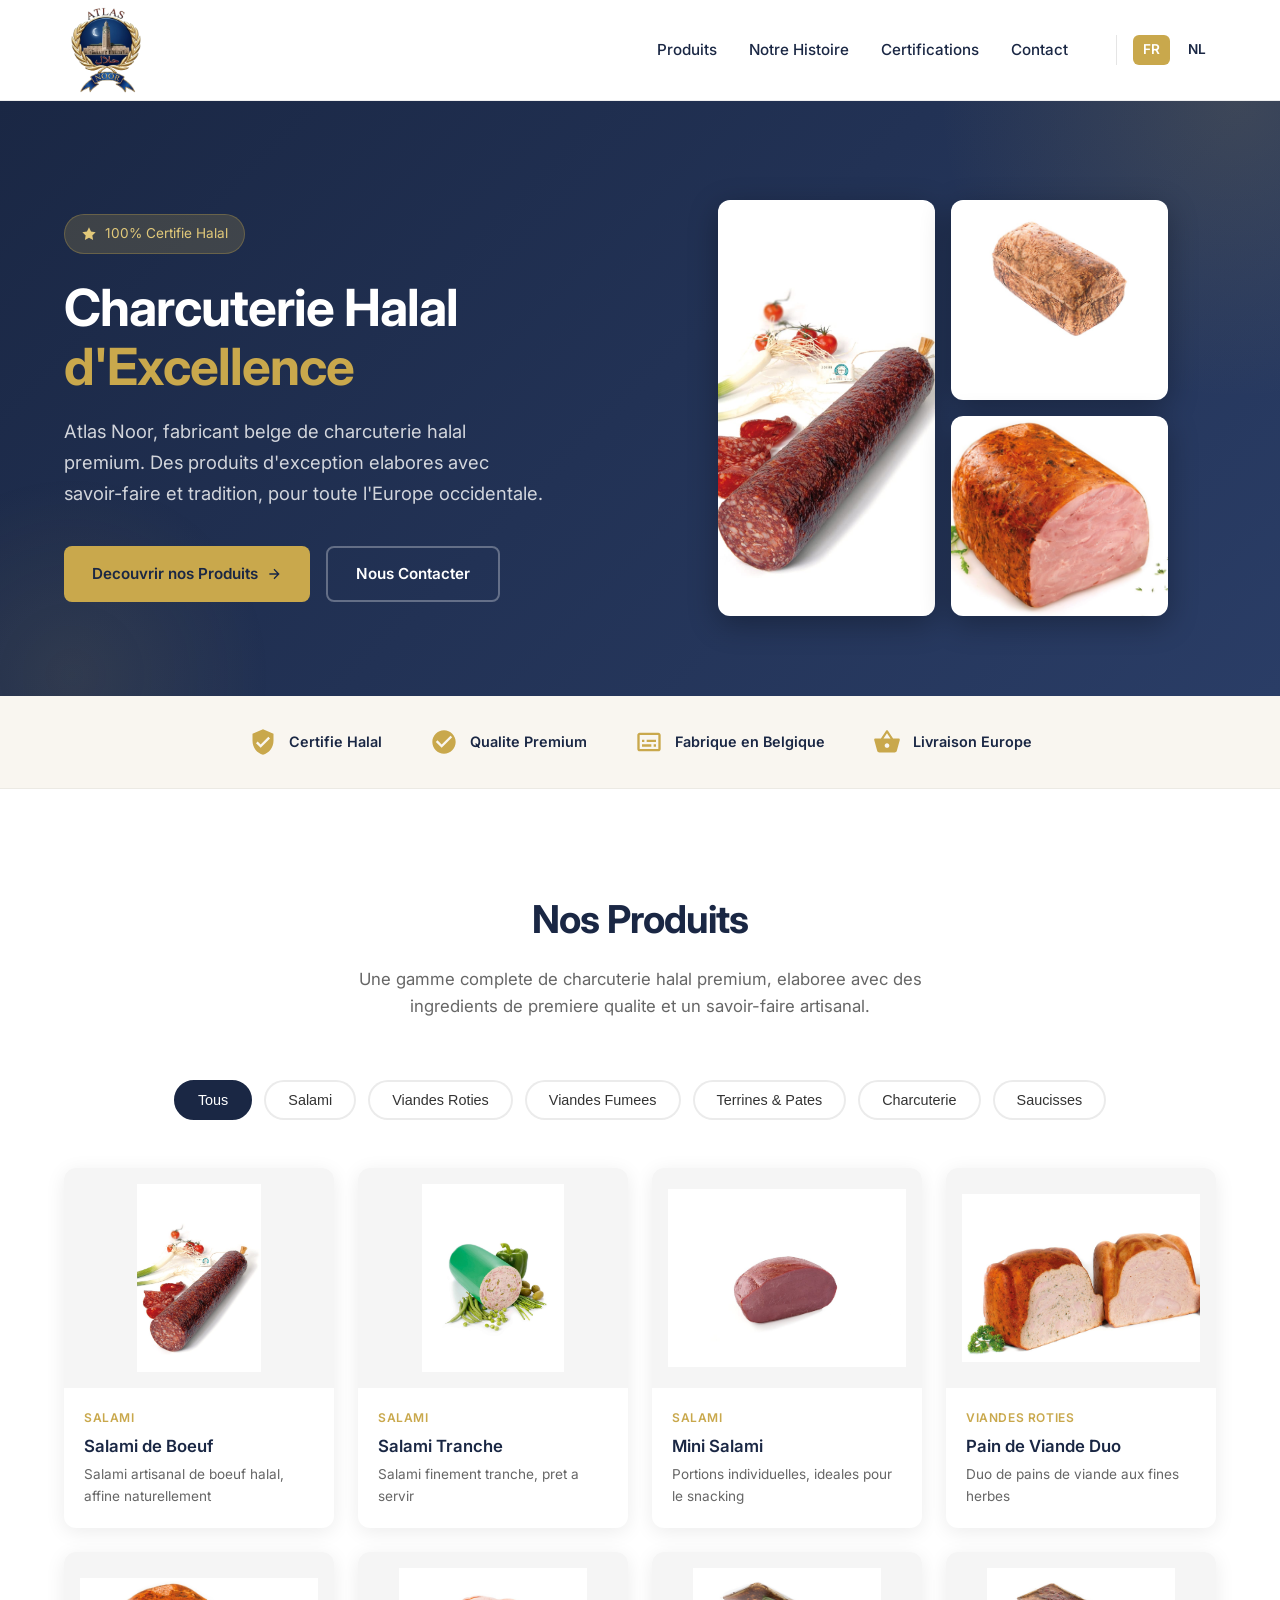
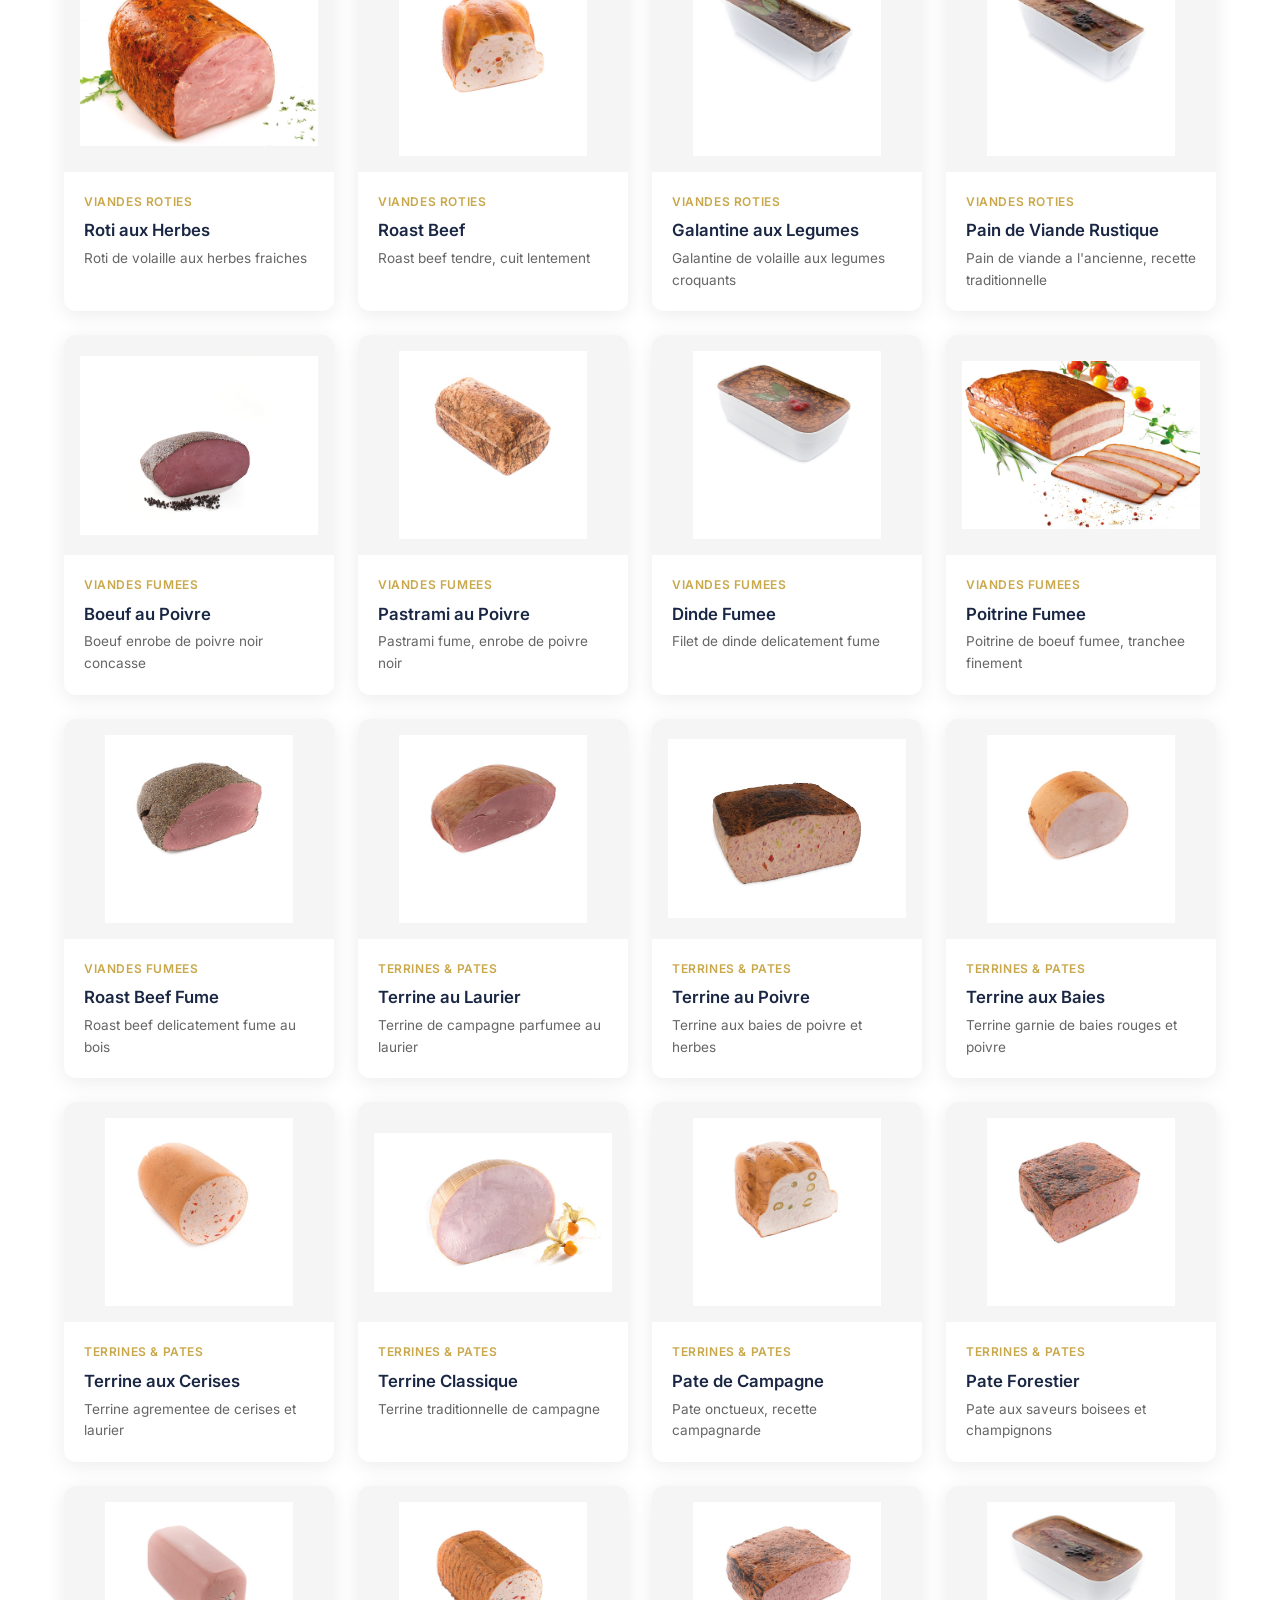
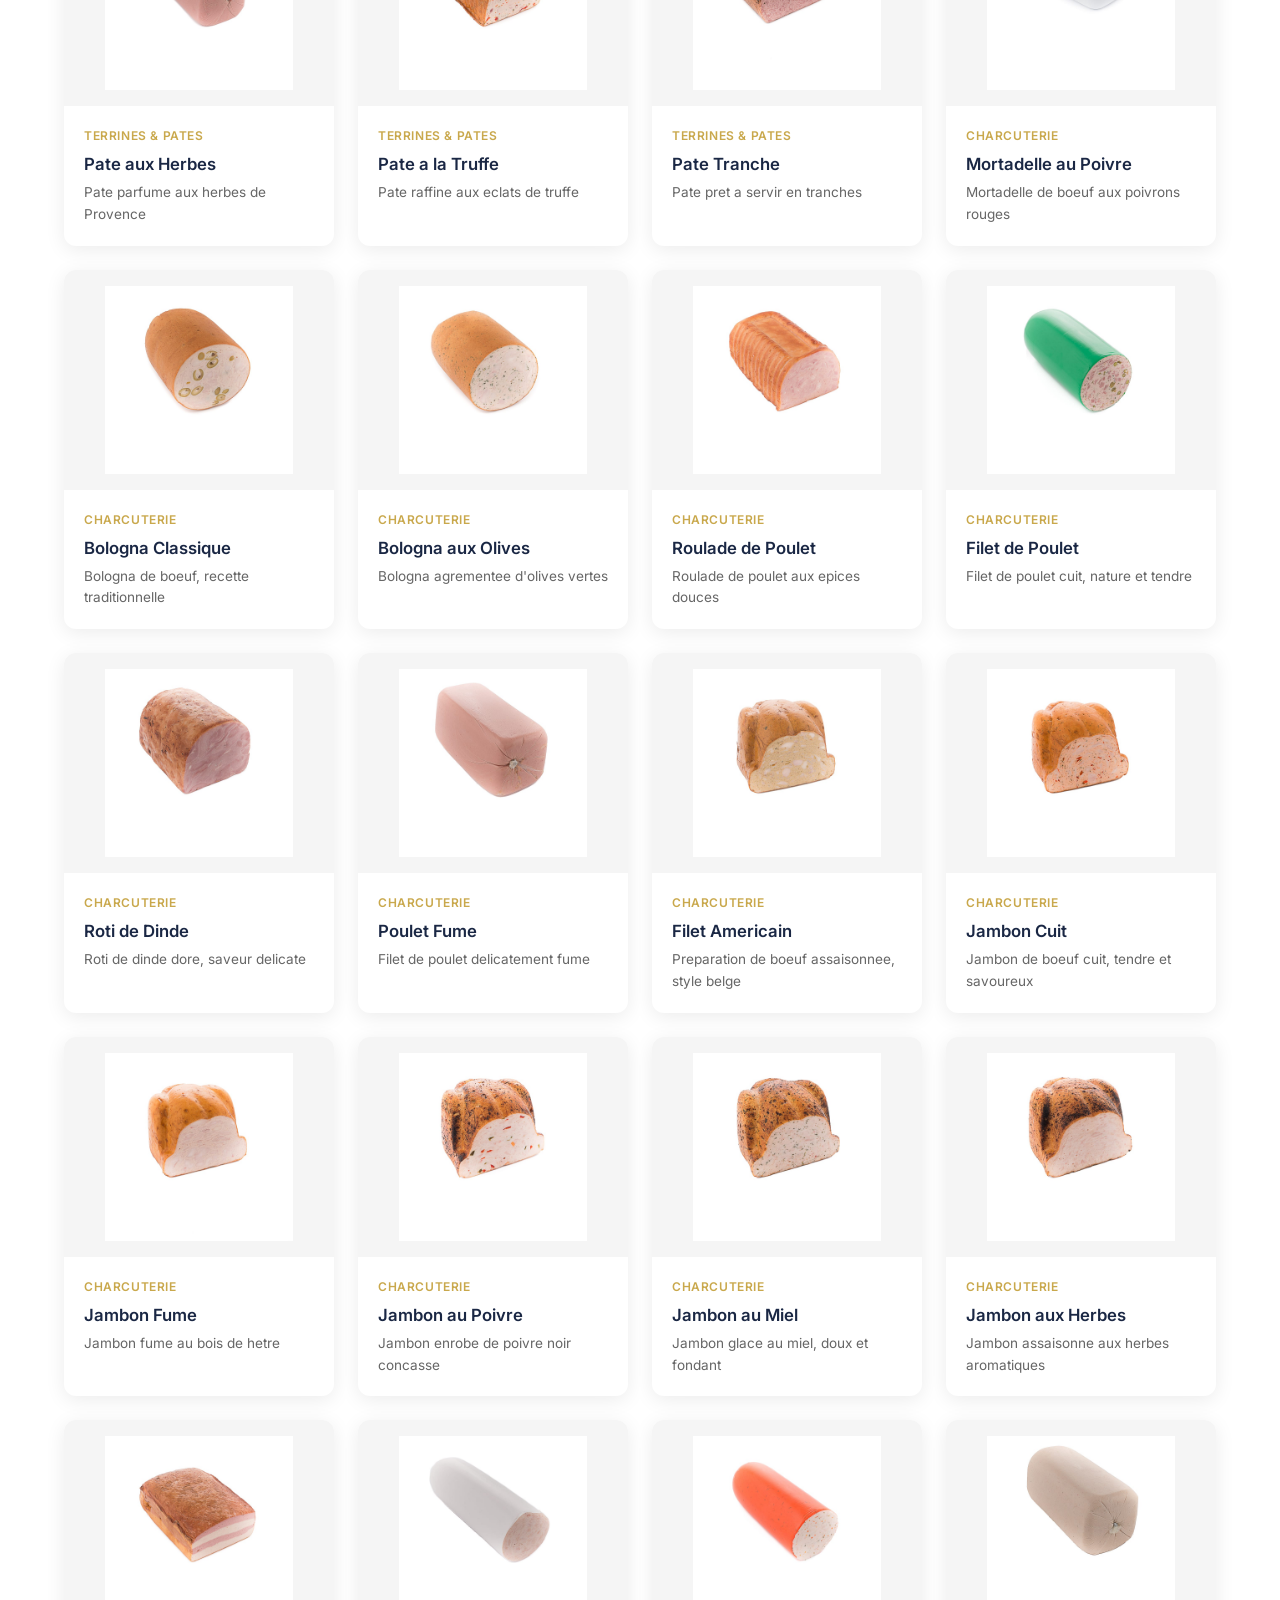
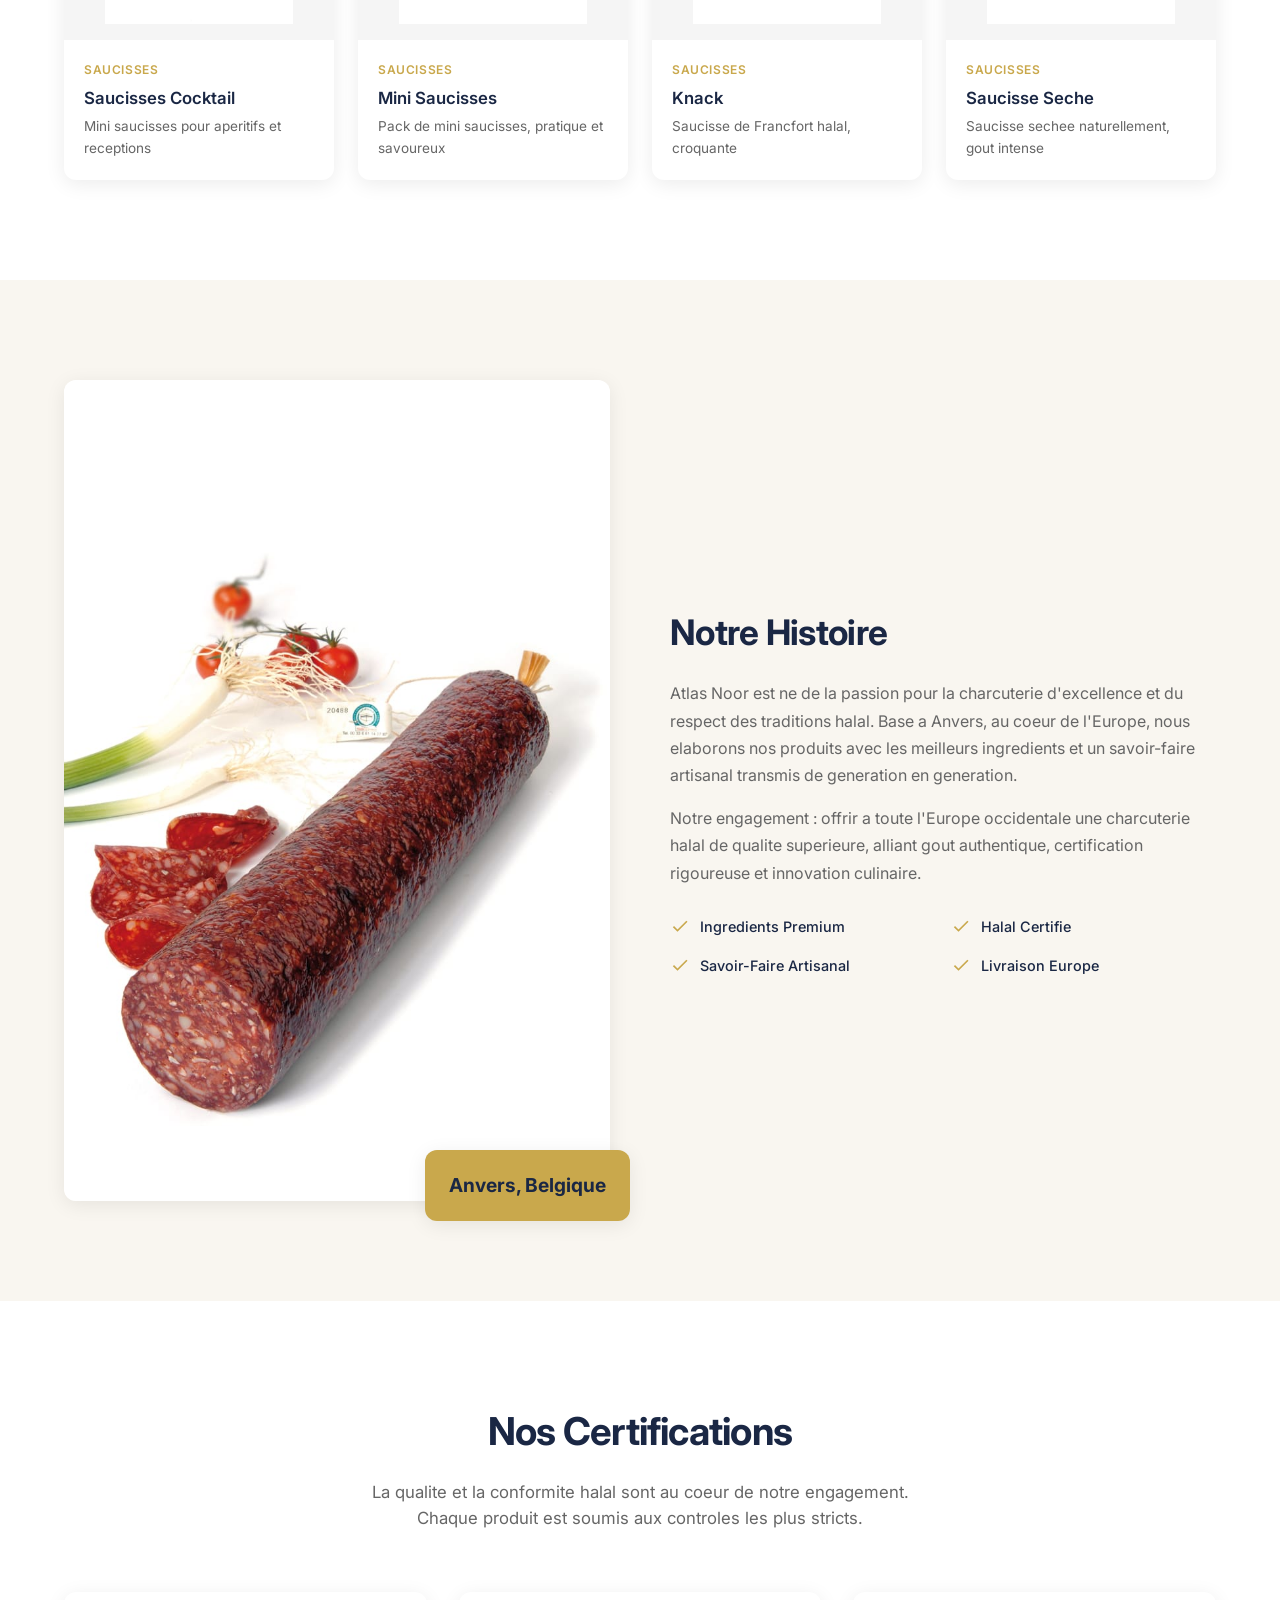
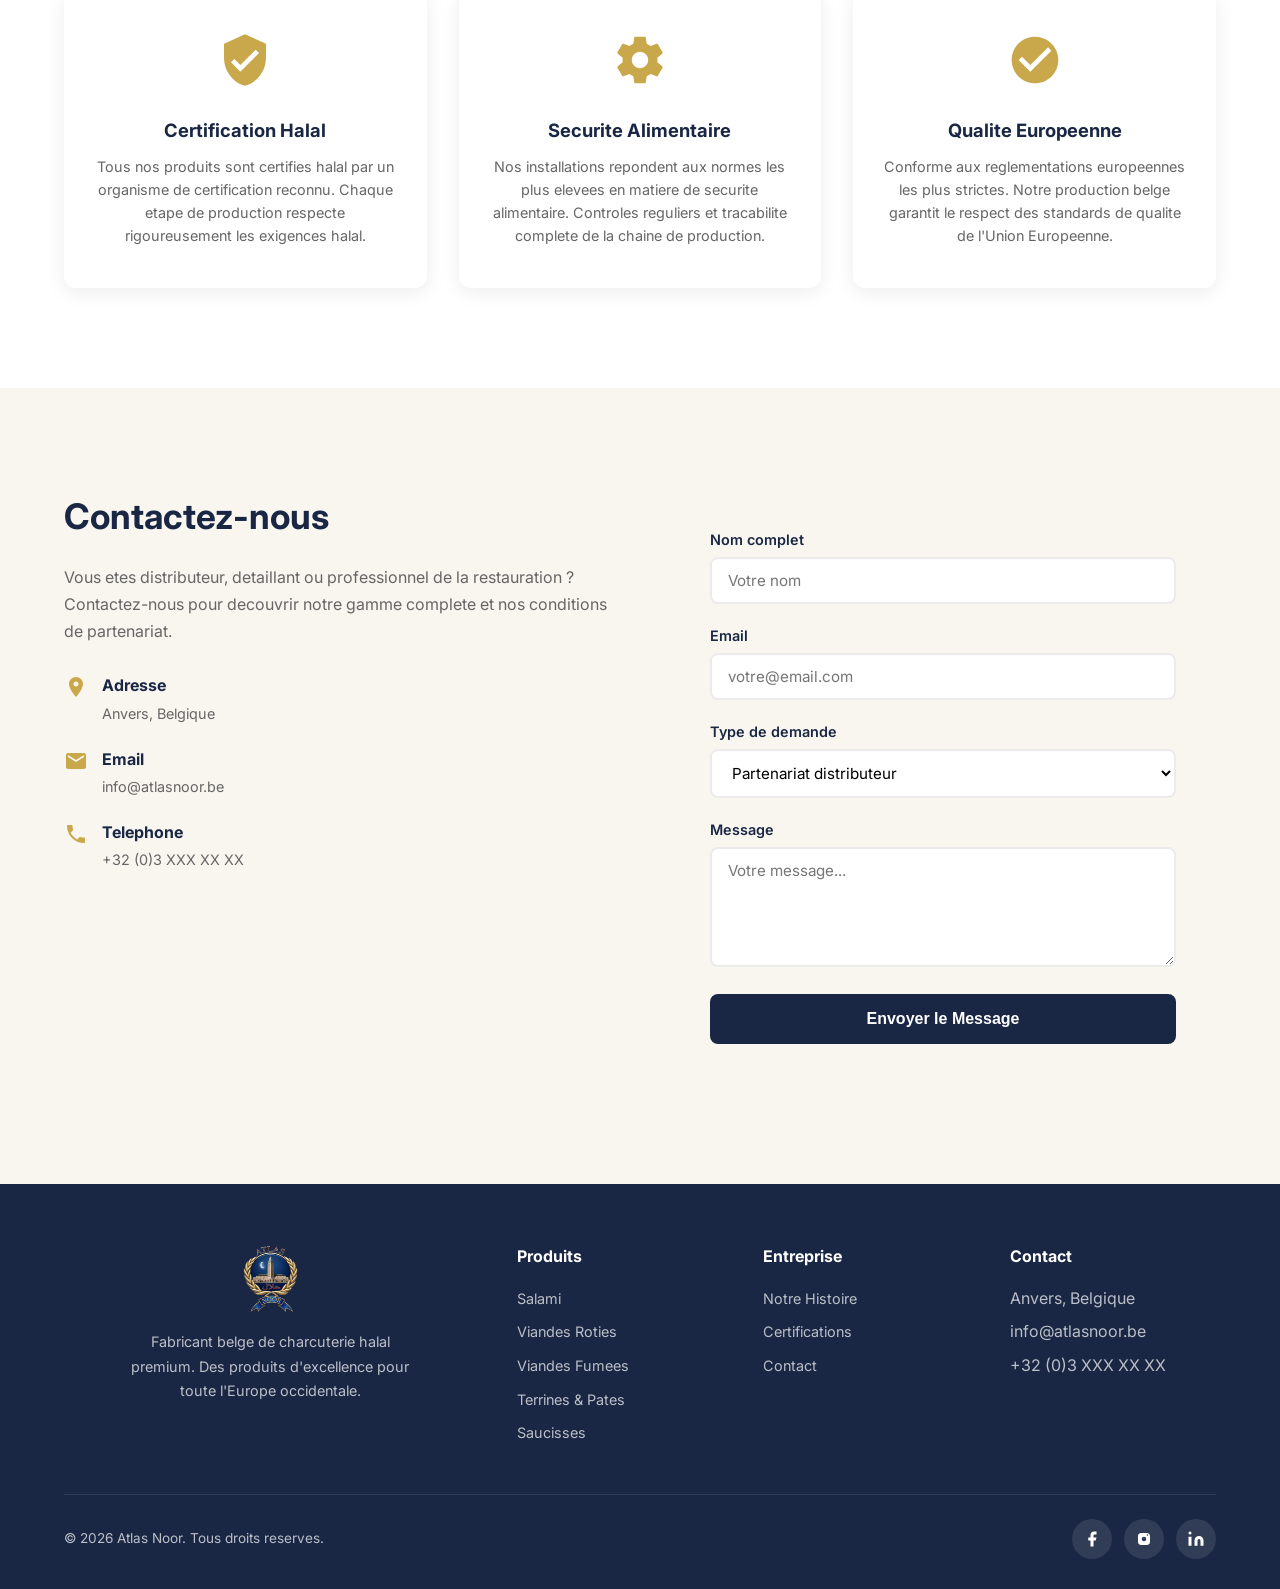
==== commit f288c464: "Make site ultra mobile-responsive with touch optimizations - Proper mobile nav: close on tap, gold a" ====
--- a/site/fr/index.html
+++ b/site/fr/index.html
@@ -28,7 +28,7 @@
         <a href="../nl/index.html">NL</a>
       </div>
     </div>
-    <div class="nav__mobile" id="navToggle" onclick="document.getElementById('navLinks').classList.toggle('open')">
+    <div class="nav__mobile" id="navToggle" onclick="toggleMenu()">
       <span></span><span></span><span></span>
     </div>
   </nav>
@@ -732,21 +732,36 @@
 </footer>
 
 <script>
+/* Mobile menu toggle */
+function toggleMenu() {
+  document.getElementById('navLinks').classList.toggle('open');
+}
+
+/* Close menu when a nav link is tapped */
+(function() {
+  var links = document.querySelectorAll('#navLinks a:not(.lang-switch a)');
+  var nav = document.getElementById('navLinks');
+  links.forEach(function(link) {
+    link.addEventListener('click', function() {
+      nav.classList.remove('open');
+    });
+  });
+})();
+
 /* Product filter */
 function filterProducts(category, btn) {
-  const cards = document.querySelectorAll('.product-card');
-  const buttons = document.querySelectorAll('.categories button');
-  buttons.forEach(b => b.classList.remove('active'));
+  var cards = document.querySelectorAll('.product-card');
+  var buttons = document.querySelectorAll('.categories button');
+  buttons.forEach(function(b) { b.classList.remove('active'); });
   btn.classList.add('active');
-  cards.forEach(card => {
+  cards.forEach(function(card) {
     if (category === 'all' || card.dataset.category === category) {
       card.style.display = '';
     } else {
       card.style.display = 'none';
     }
   });
-  /* Re-trigger stagger on visible cards */
-  const grid = document.getElementById('productsGrid');
+  var grid = document.getElementById('productsGrid');
   grid.classList.remove('visible');
   void grid.offsetWidth;
   grid.classList.add('visible');
@@ -773,12 +788,9 @@
 /* Header shrink on scroll */
 (function() {
   var header = document.querySelector('.header');
-  var last = 0;
   window.addEventListener('scroll', function() {
-    var y = window.scrollY;
-    if (y > 60) { header.classList.add('scrolled'); }
+    if (window.scrollY > 60) { header.classList.add('scrolled'); }
     else { header.classList.remove('scrolled'); }
-    last = y;
   }, { passive: true });
 })();
 </script>
--- a/site/css/style.css
+++ b/site/css/style.css
@@ -56,13 +56,18 @@
   display: flex;
   align-items: center;
   justify-content: space-between;
-  height: 80px;
+  height: 100px;
+  transition: height 0.4s cubic-bezier(0.16, 1, 0.3, 1);
 }
 
 .nav__logo img {
-  height: 60px;
+  height: 90px;
   width: auto;
-}
+  transition: height 0.4s cubic-bezier(0.16, 1, 0.3, 1);
+}
+
+.header.scrolled .nav { height: 70px; }
+.header.scrolled .nav__logo img { height: 50px; }
 
 .nav__links {
   display: flex;
@@ -132,7 +137,7 @@
 
 /* ---- HERO ---- */
 .hero {
-  margin-top: 80px;
+  margin-top: 100px;
   background: linear-gradient(135deg, var(--navy) 0%, var(--navy-light) 100%);
   color: var(--white);
   padding: 100px 0 80px;
@@ -627,6 +632,13 @@
   margin-bottom: 40px;
 }
 
+.footer__brand {
+  display: flex;
+  flex-direction: column;
+  align-items: center;
+  text-align: center;
+}
+
 .footer__brand img {
   height: 70px;
   margin-bottom: 16px;
@@ -958,9 +970,6 @@
   box-shadow: 0 2px 20px rgba(0,0,0,0.08);
 }
 
-.header.scrolled .nav { height: 64px; }
-.header.scrolled .nav__logo img { height: 48px; }
-
 /* Smooth filter transitions for product grid */
 .product-card[style*="display: none"] {
   display: none !important;
@@ -1001,6 +1010,8 @@
 }
 
 /* ---- RESPONSIVE ---- */
+
+/* Tablet */
 @media (max-width: 968px) {
   .hero__content,
   .about__content,
@@ -1010,7 +1021,6 @@
   }
 
   .hero h1 { font-size: 2.4rem; }
-
   .cert__content { grid-template-columns: 1fr; }
 
   .footer__grid {
@@ -1019,9 +1029,28 @@
   }
 
   .hero__image { order: -1; }
-}
-
+
+  .about__image-badge {
+    bottom: -12px; right: 0;
+    font-size: 1rem;
+    padding: 14px 18px;
+  }
+}
+
+/* Mobile */
 @media (max-width: 768px) {
+  /* Nav */
+  .nav {
+    height: 72px;
+  }
+
+  .nav__logo img {
+    height: 56px;
+  }
+
+  .header.scrolled .nav { height: 60px; }
+  .header.scrolled .nav__logo img { height: 44px; }
+
   .nav__links { display: none; }
   .nav__mobile { display: flex; }
 
@@ -1029,51 +1058,320 @@
     display: flex;
     flex-direction: column;
     position: absolute;
-    top: 80px; left: 0; right: 0;
+    top: 72px; left: 0; right: 0;
     background: var(--white);
-    padding: 24px;
-    gap: 20px;
-    box-shadow: 0 4px 20px rgba(0,0,0,0.1);
-  }
+    padding: 20px 24px;
+    gap: 0;
+    box-shadow: 0 8px 30px rgba(0,0,0,0.12);
+    border-bottom: 2px solid var(--gold);
+  }
+
+  .nav__links.open a {
+    padding: 14px 0;
+    font-size: 1.05rem;
+    border-bottom: 1px solid rgba(0,0,0,0.06);
+  }
+
+  .nav__links.open a::after { display: none; }
 
   .nav__links.open .lang-switch {
     margin-left: 0;
     padding-left: 0;
     border-left: none;
     padding-top: 16px;
-    border-top: 1px solid rgba(0,0,0,0.1);
-  }
-
-  .hero { padding: 60px 0; }
-  .hero h1 { font-size: 2rem; }
-  .section { padding: 60px 0; }
-  .section__header h2 { font-size: 1.8rem; }
+    border-top: none;
+    justify-content: center;
+    gap: 12px;
+  }
+
+  .nav__links.open .lang-switch a {
+    padding: 10px 24px;
+    font-size: 1rem;
+    border-bottom: none;
+  }
+
+  /* Hero */
+  .hero {
+    margin-top: 72px;
+    padding: 40px 0 50px;
+  }
+
+  .hero h1 {
+    font-size: 1.85rem;
+    line-height: 1.2;
+  }
+
+  .hero p {
+    font-size: 1rem;
+    margin-bottom: 28px;
+  }
+
+  .hero__badge {
+    font-size: 0.8rem;
+    padding: 6px 14px;
+    margin-bottom: 18px;
+  }
 
   .hero__image-grid {
     grid-template-columns: 1fr 1fr;
     max-width: 100%;
+    gap: 10px;
+  }
+
+  .hero__image-grid img {
+    height: 140px;
+    border-radius: 8px;
   }
 
   .hero__image-grid img:first-child {
     grid-row: auto;
-    height: 200px;
-  }
-
-  .trust-bar__inner { gap: 24px; }
-
+    height: 140px;
+  }
+
+  .hero__buttons {
+    flex-direction: column;
+  }
+
+  .btn {
+    justify-content: center;
+    padding: 14px 24px;
+    font-size: 0.95rem;
+    min-height: 48px;
+  }
+
+  /* Trust bar */
+  .trust-bar { padding: 20px 0; }
+
+  .trust-bar__inner {
+    display: grid;
+    grid-template-columns: 1fr 1fr;
+    gap: 16px;
+  }
+
+  .trust-item {
+    font-size: 0.8rem;
+    gap: 8px;
+  }
+
+  .trust-item svg {
+    width: 22px; height: 22px;
+  }
+
+  /* Sections */
+  .section { padding: 50px 0; }
+  .section__header { margin-bottom: 36px; }
+  .section__header h2 { font-size: 1.7rem; }
+  .section__header p { font-size: 0.95rem; }
+
+  /* Categories — horizontal scroll */
+  .categories {
+    flex-wrap: nowrap;
+    overflow-x: auto;
+    -webkit-overflow-scrolling: touch;
+    justify-content: flex-start;
+    gap: 8px;
+    padding-bottom: 8px;
+    margin-bottom: 28px;
+    scrollbar-width: none;
+  }
+
+  .categories::-webkit-scrollbar { display: none; }
+
+  .categories button {
+    flex-shrink: 0;
+    padding: 10px 18px;
+    font-size: 0.85rem;
+    min-height: 44px;
+  }
+
+  /* Products grid */
   .products-grid {
-    grid-template-columns: repeat(auto-fill, minmax(200px, 1fr));
+    grid-template-columns: 1fr 1fr;
+    gap: 12px;
+  }
+
+  .product-card__image {
+    height: 160px;
+    padding: 12px;
+  }
+
+  .product-card__info {
+    padding: 14px;
+  }
+
+  .product-card__name { font-size: 0.95rem; }
+  .product-card__desc { font-size: 0.8rem; }
+  .product-card__category { font-size: 0.7rem; }
+
+  /* Disable hover lift on touch — only tap feedback */
+  .product-card:hover {
+    transform: none;
+    box-shadow: var(--shadow);
+  }
+
+  .product-card:active {
+    transform: scale(0.98);
+    box-shadow: var(--shadow-hover);
+  }
+
+  /* About */
+  .about__text h2 { font-size: 1.7rem; }
+  .about__text p { font-size: 0.95rem; }
+
+  .about__features {
+    grid-template-columns: 1fr;
+    gap: 12px;
+  }
+
+  .about__image-badge {
+    position: relative;
+    bottom: auto; right: auto;
+    display: inline-block;
+    margin-top: 12px;
+    font-size: 0.95rem;
+    padding: 12px 18px;
+  }
+
+  /* Cert cards */
+  .cert-card {
+    padding: 28px 20px;
+  }
+
+  .cert-card svg {
+    width: 44px; height: 44px;
+    margin-bottom: 14px;
+  }
+
+  .cert-card h3 { font-size: 1.05rem; }
+  .cert-card p { font-size: 0.85rem; }
+
+  /* Contact */
+  .contact__info h2 { font-size: 1.7rem; }
+  .contact__info p { font-size: 0.95rem; }
+
+  .contact__form {
+    padding: 24px 20px;
+    border-radius: 10px;
+  }
+
+  .form-group input,
+  .form-group textarea,
+  .form-group select {
+    padding: 14px 14px;
+    font-size: 1rem;
+    min-height: 48px;
+    border-radius: 8px;
+  }
+
+  .btn--submit {
+    min-height: 52px;
+    font-size: 1rem;
+  }
+
+  /* Footer */
+  .footer { padding: 40px 0 24px; }
+
+  .footer__grid {
+    grid-template-columns: 1fr;
+    gap: 28px;
+    text-align: center;
+  }
+
+  .footer__brand {
+    align-items: center;
+  }
+
+  .footer__brand img { height: 60px; }
+
+  .footer__brand p { max-width: 100%; }
+
+  .footer h4 { margin-bottom: 10px; }
+  .footer ul li { margin-bottom: 6px; }
+
+  .footer__bottom {
+    flex-direction: column;
+    text-align: center;
     gap: 16px;
   }
 
-  .about__features { grid-template-columns: 1fr; }
-
-  .footer__grid { grid-template-columns: 1fr; }
-}
-
-@media (max-width: 480px) {
-  .hero__buttons { flex-direction: column; }
-  .btn { justify-content: center; }
-  .categories { gap: 8px; }
-  .categories button { padding: 8px 16px; font-size: 0.8rem; }
-}
+  .footer__social {
+    justify-content: center;
+  }
+
+  .footer__social a {
+    width: 44px; height: 44px;
+  }
+}
+
+/* Small phones */
+@media (max-width: 380px) {
+  .container { padding: 0 16px; }
+
+  .hero h1 { font-size: 1.6rem; }
+  .hero p { font-size: 0.9rem; }
+
+  .products-grid {
+    grid-template-columns: 1fr;
+    gap: 14px;
+  }
+
+  .product-card__image { height: 200px; }
+
+  .trust-bar__inner {
+    grid-template-columns: 1fr;
+    gap: 12px;
+    text-align: center;
+  }
+
+  .trust-item { justify-content: center; }
+
+  .section__header h2 { font-size: 1.5rem; }
+}
+
+/* Touch device optimizations */
+@media (hover: none) and (pointer: coarse) {
+  .product-card:hover {
+    transform: none;
+    box-shadow: var(--shadow);
+  }
+
+  .product-card:active {
+    transform: scale(0.97);
+  }
+
+  .cert-card:hover {
+    transform: none;
+  }
+
+  .btn--primary:hover {
+    transform: none;
+  }
+
+  .btn--primary:active {
+    transform: scale(0.97);
+  }
+
+  .footer__social a:hover {
+    transform: none;
+    background: rgba(255,255,255,0.1);
+  }
+
+  .footer__social a:active {
+    background: var(--gold);
+    transform: scale(0.95);
+  }
+
+  /* Bigger touch targets */
+  .nav__mobile {
+    padding: 12px;
+    min-width: 48px;
+    min-height: 48px;
+    justify-content: center;
+    align-items: center;
+  }
+
+  .nav__mobile span {
+    width: 26px;
+    height: 2.5px;
+  }
+}
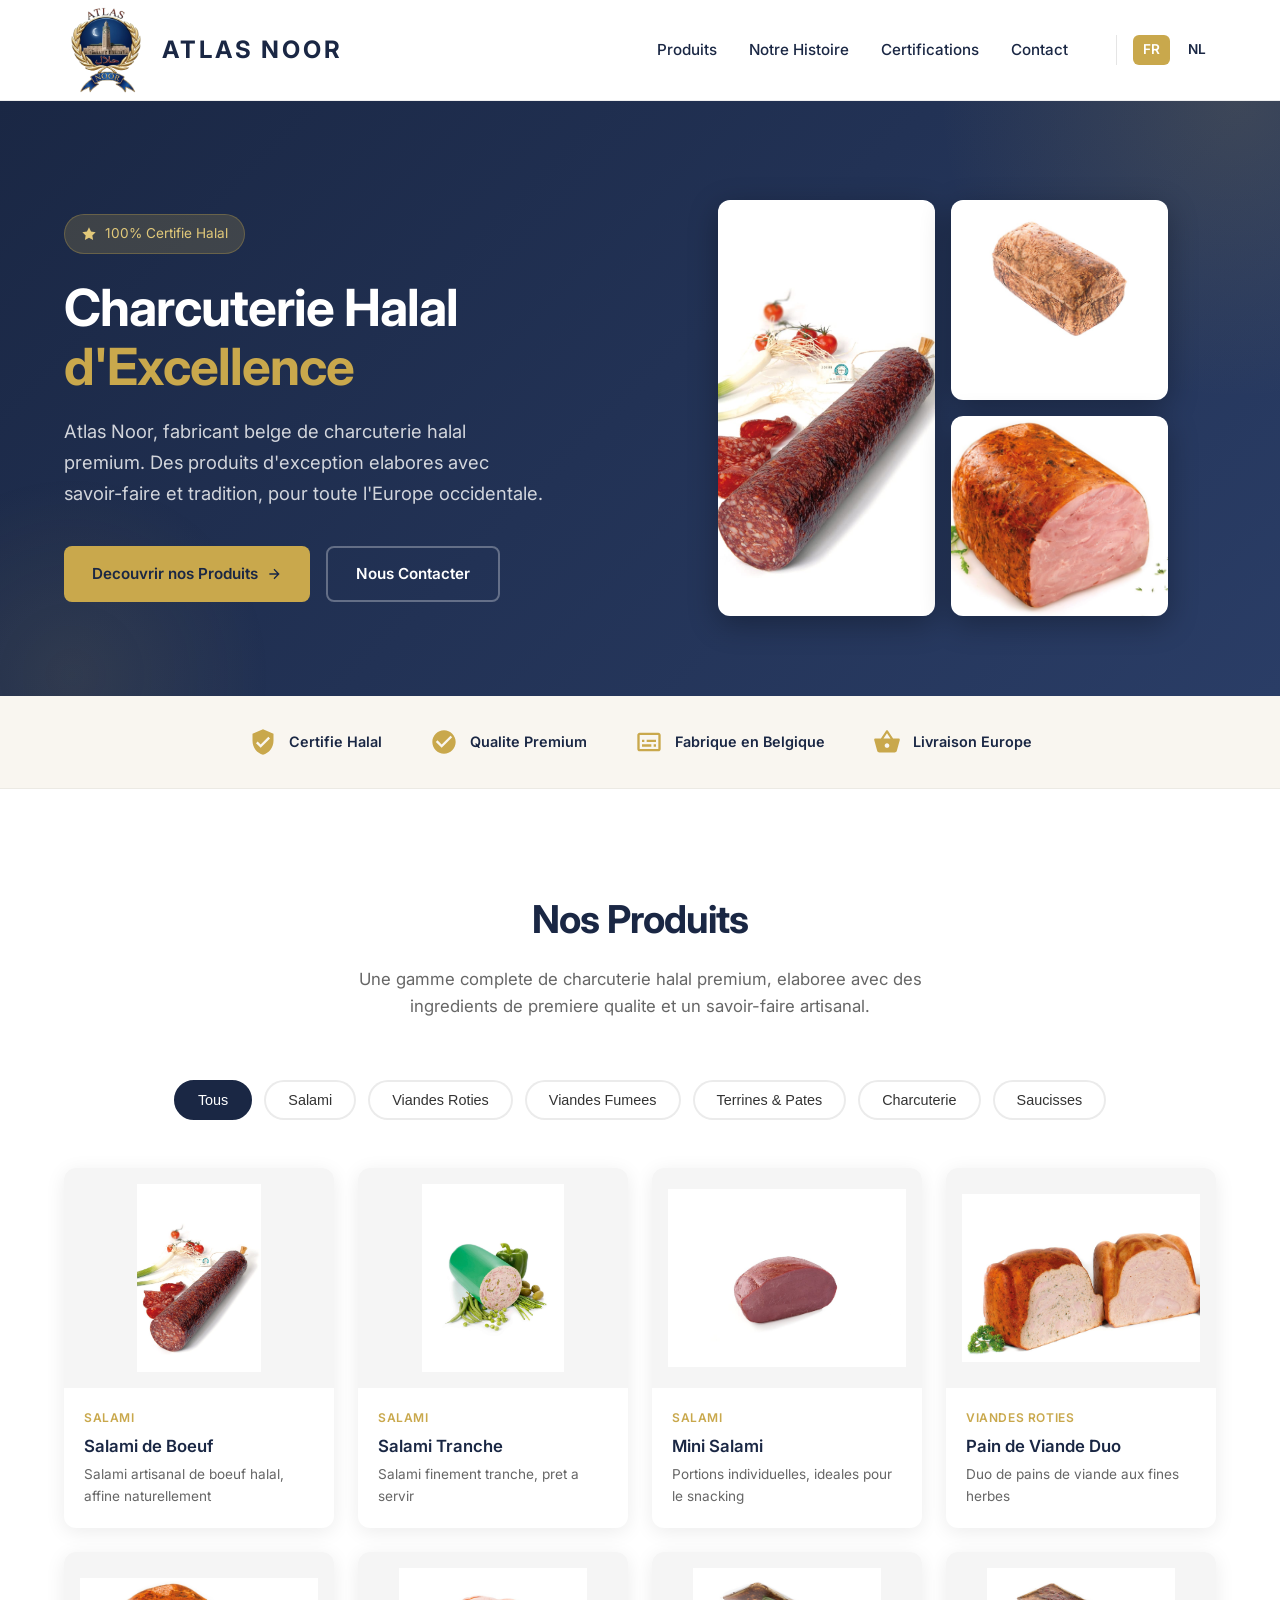
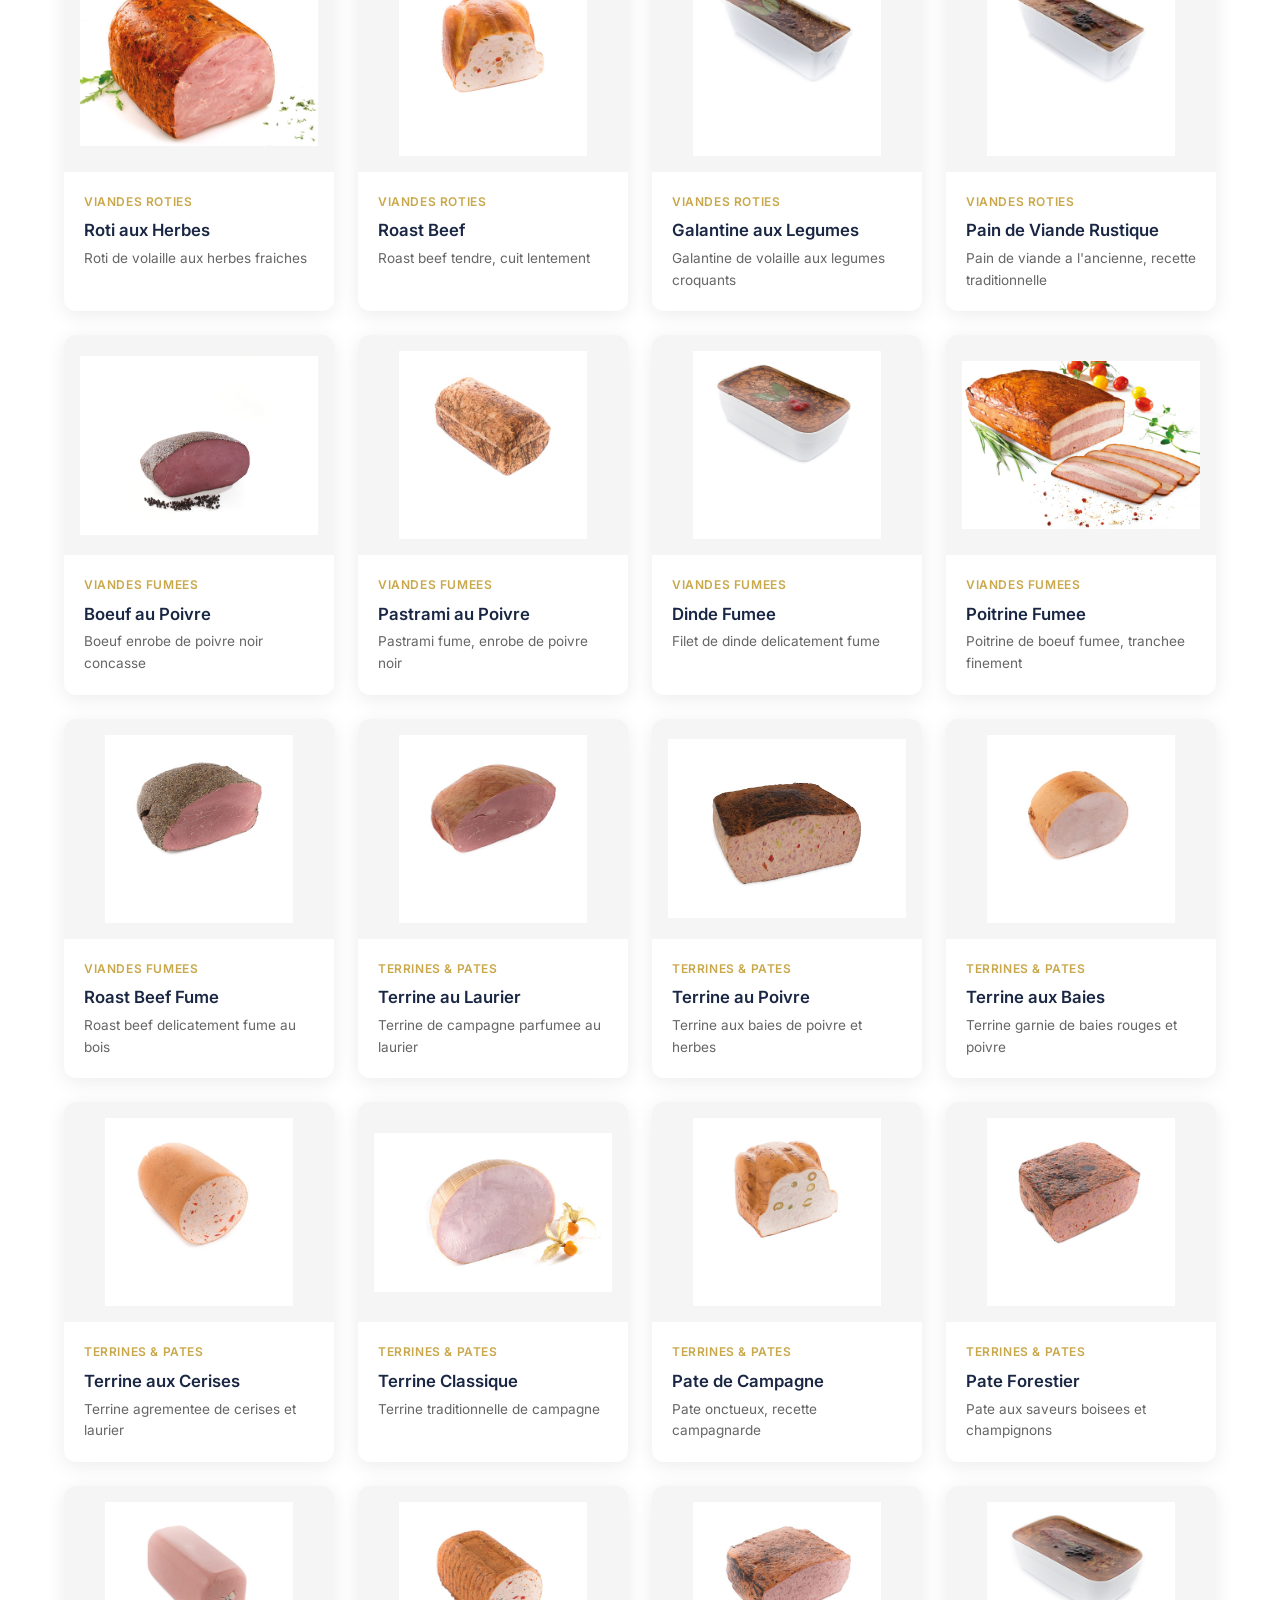
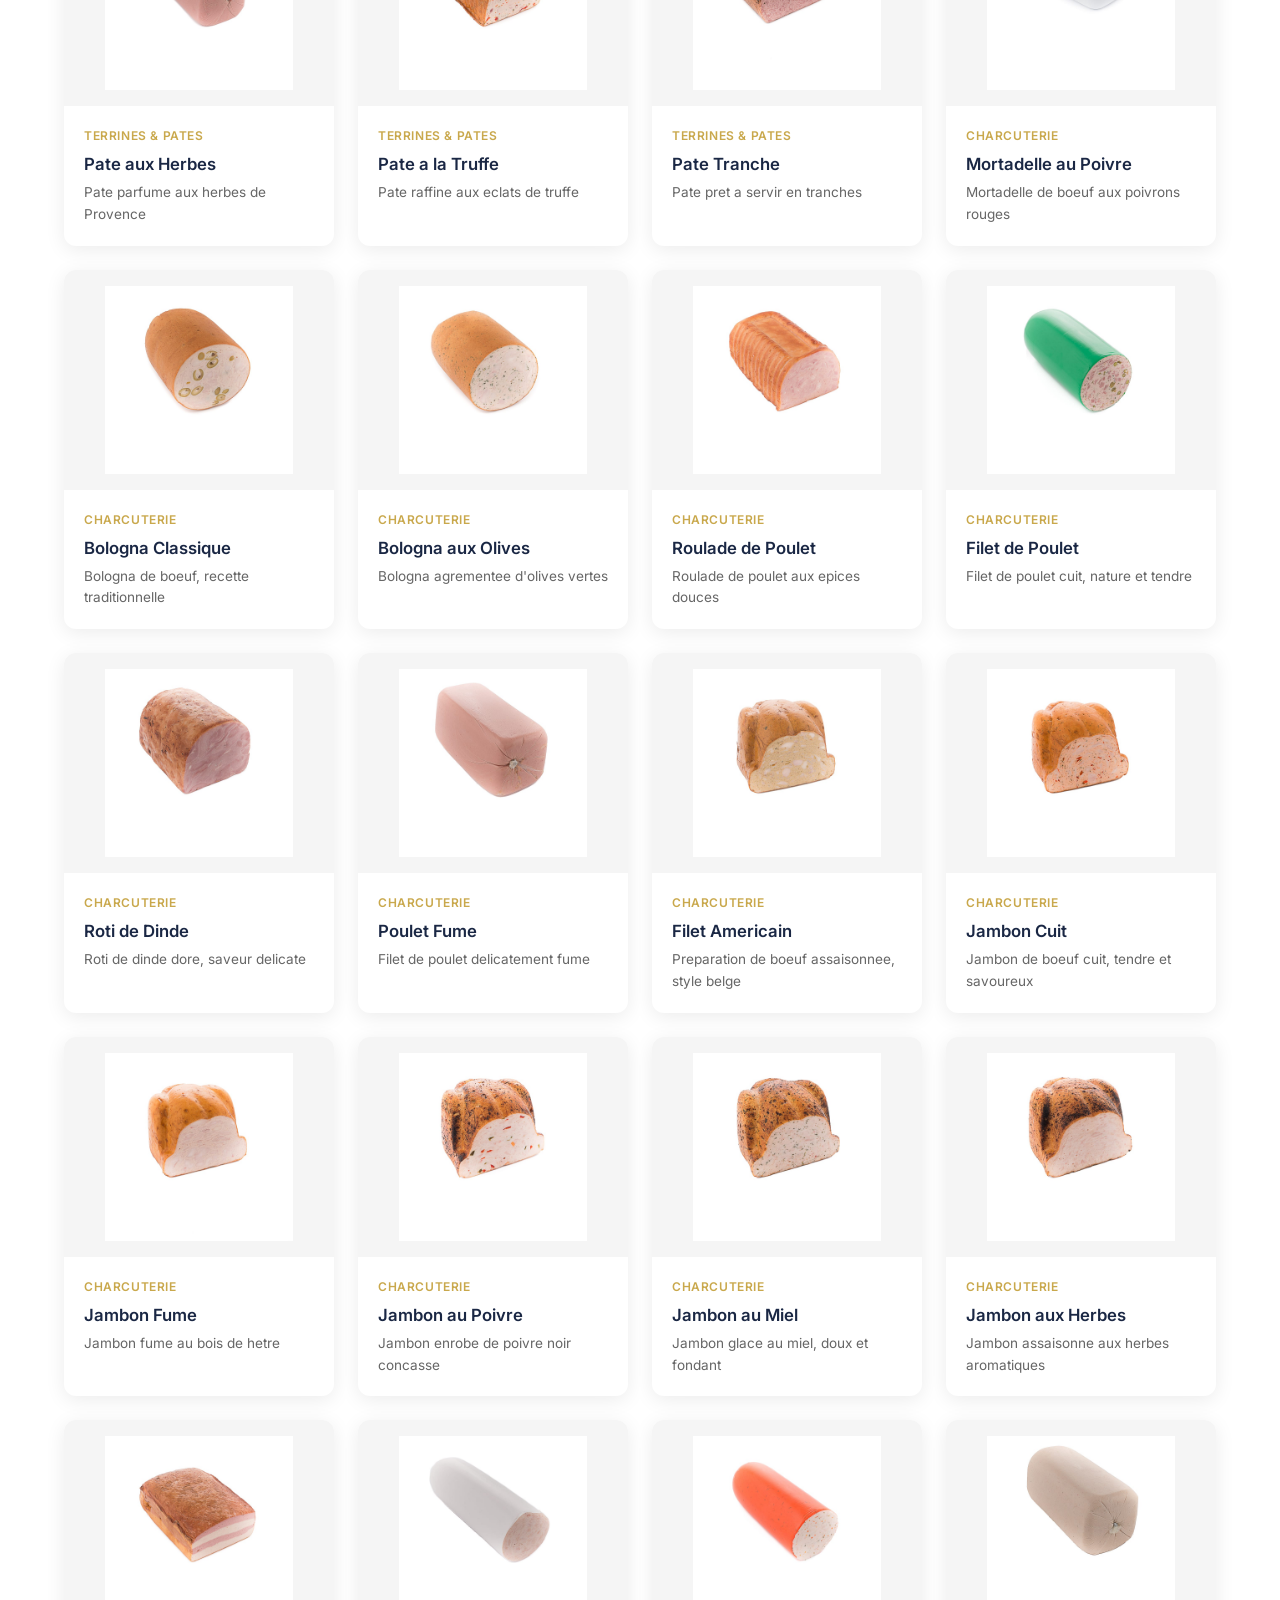
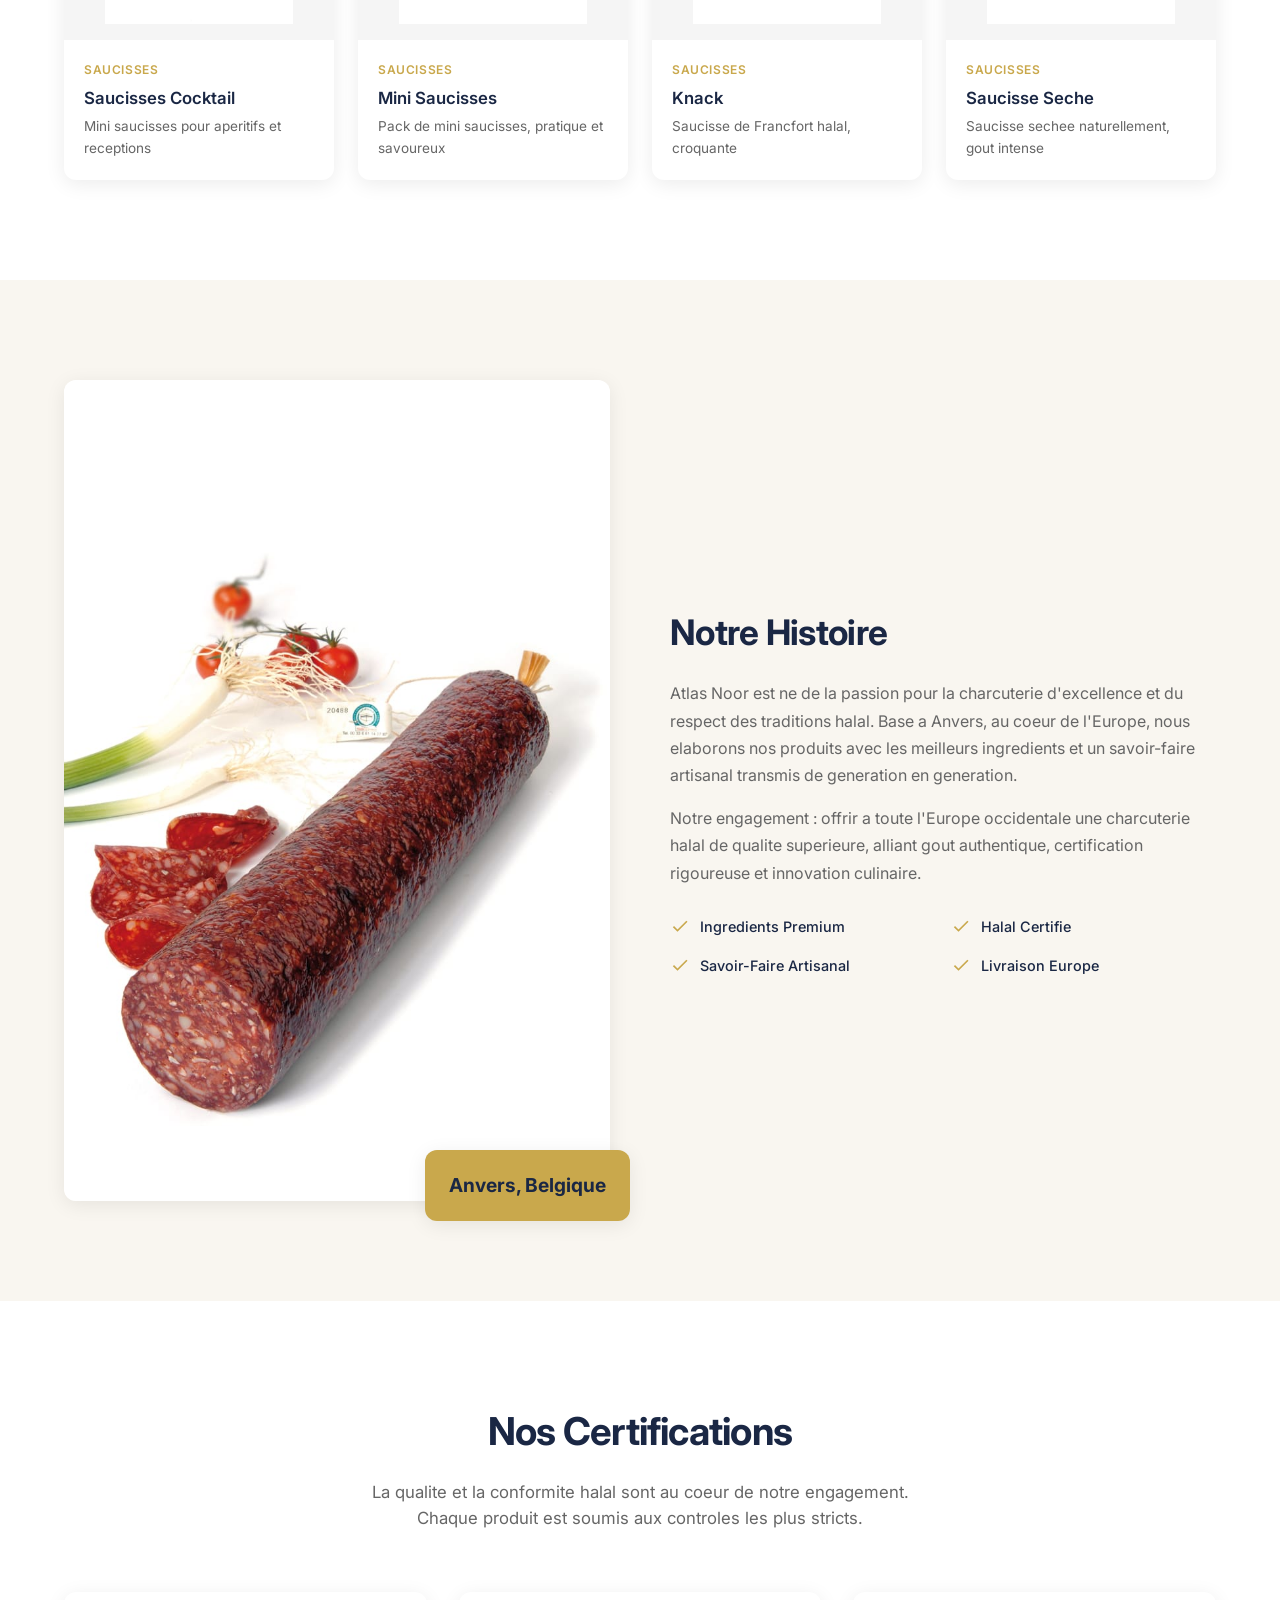
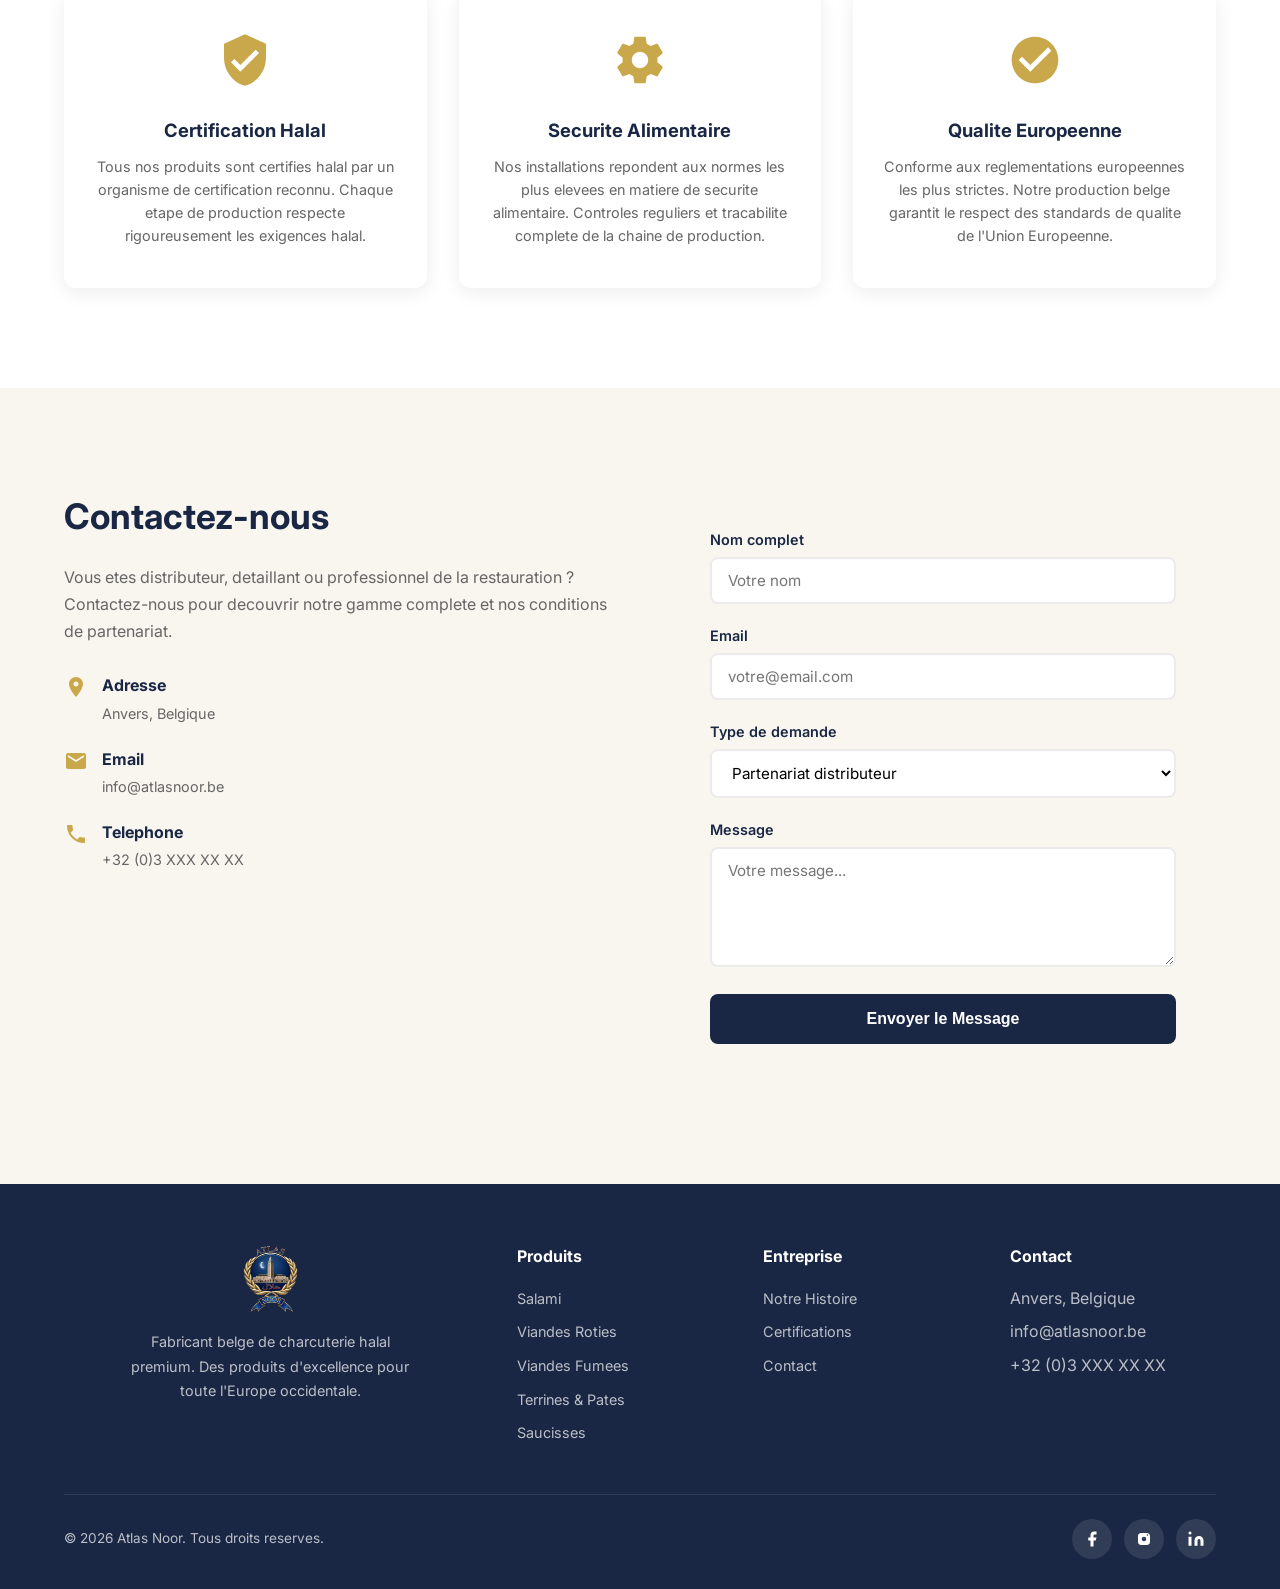
==== commit 389178d1: "Add ATLAS NOOR text next to logo in navbar Co-Authored-By: Claude Opus 4.6 (1M context) <noreply@ant" ====
--- a/site/fr/index.html
+++ b/site/fr/index.html
@@ -17,6 +17,7 @@
   <nav class="nav container">
     <a href="#" class="nav__logo">
       <img src="../assets/images/logo.png" alt="Atlas Noor Logo">
+      <span class="nav__logo-text">ATLAS NOOR</span>
     </a>
     <div class="nav__links" id="navLinks">
       <a href="#produits">Produits</a>
--- a/site/css/style.css
+++ b/site/css/style.css
@@ -60,14 +60,29 @@
   transition: height 0.4s cubic-bezier(0.16, 1, 0.3, 1);
 }
 
+.nav__logo {
+  display: flex;
+  align-items: center;
+  gap: 14px;
+}
+
 .nav__logo img {
   height: 90px;
   width: auto;
   transition: height 0.4s cubic-bezier(0.16, 1, 0.3, 1);
 }
 
+.nav__logo-text {
+  font-size: 1.5rem;
+  font-weight: 700;
+  letter-spacing: 0.12em;
+  color: var(--navy);
+  transition: font-size 0.4s cubic-bezier(0.16, 1, 0.3, 1);
+}
+
 .header.scrolled .nav { height: 70px; }
 .header.scrolled .nav__logo img { height: 50px; }
+.header.scrolled .nav__logo-text { font-size: 1.15rem; }
 
 .nav__links {
   display: flex;
@@ -1048,6 +1063,12 @@
     height: 56px;
   }
 
+  .nav__logo-text {
+    font-size: 1.15rem;
+  }
+
+  .header.scrolled .nav__logo-text { font-size: 1rem; }
+
   .header.scrolled .nav { height: 60px; }
   .header.scrolled .nav__logo img { height: 44px; }
 
@@ -1306,6 +1327,7 @@
 /* Small phones */
 @media (max-width: 380px) {
   .container { padding: 0 16px; }
+  .nav__logo-text { display: none; }
 
   .hero h1 { font-size: 1.6rem; }
   .hero p { font-size: 0.9rem; }
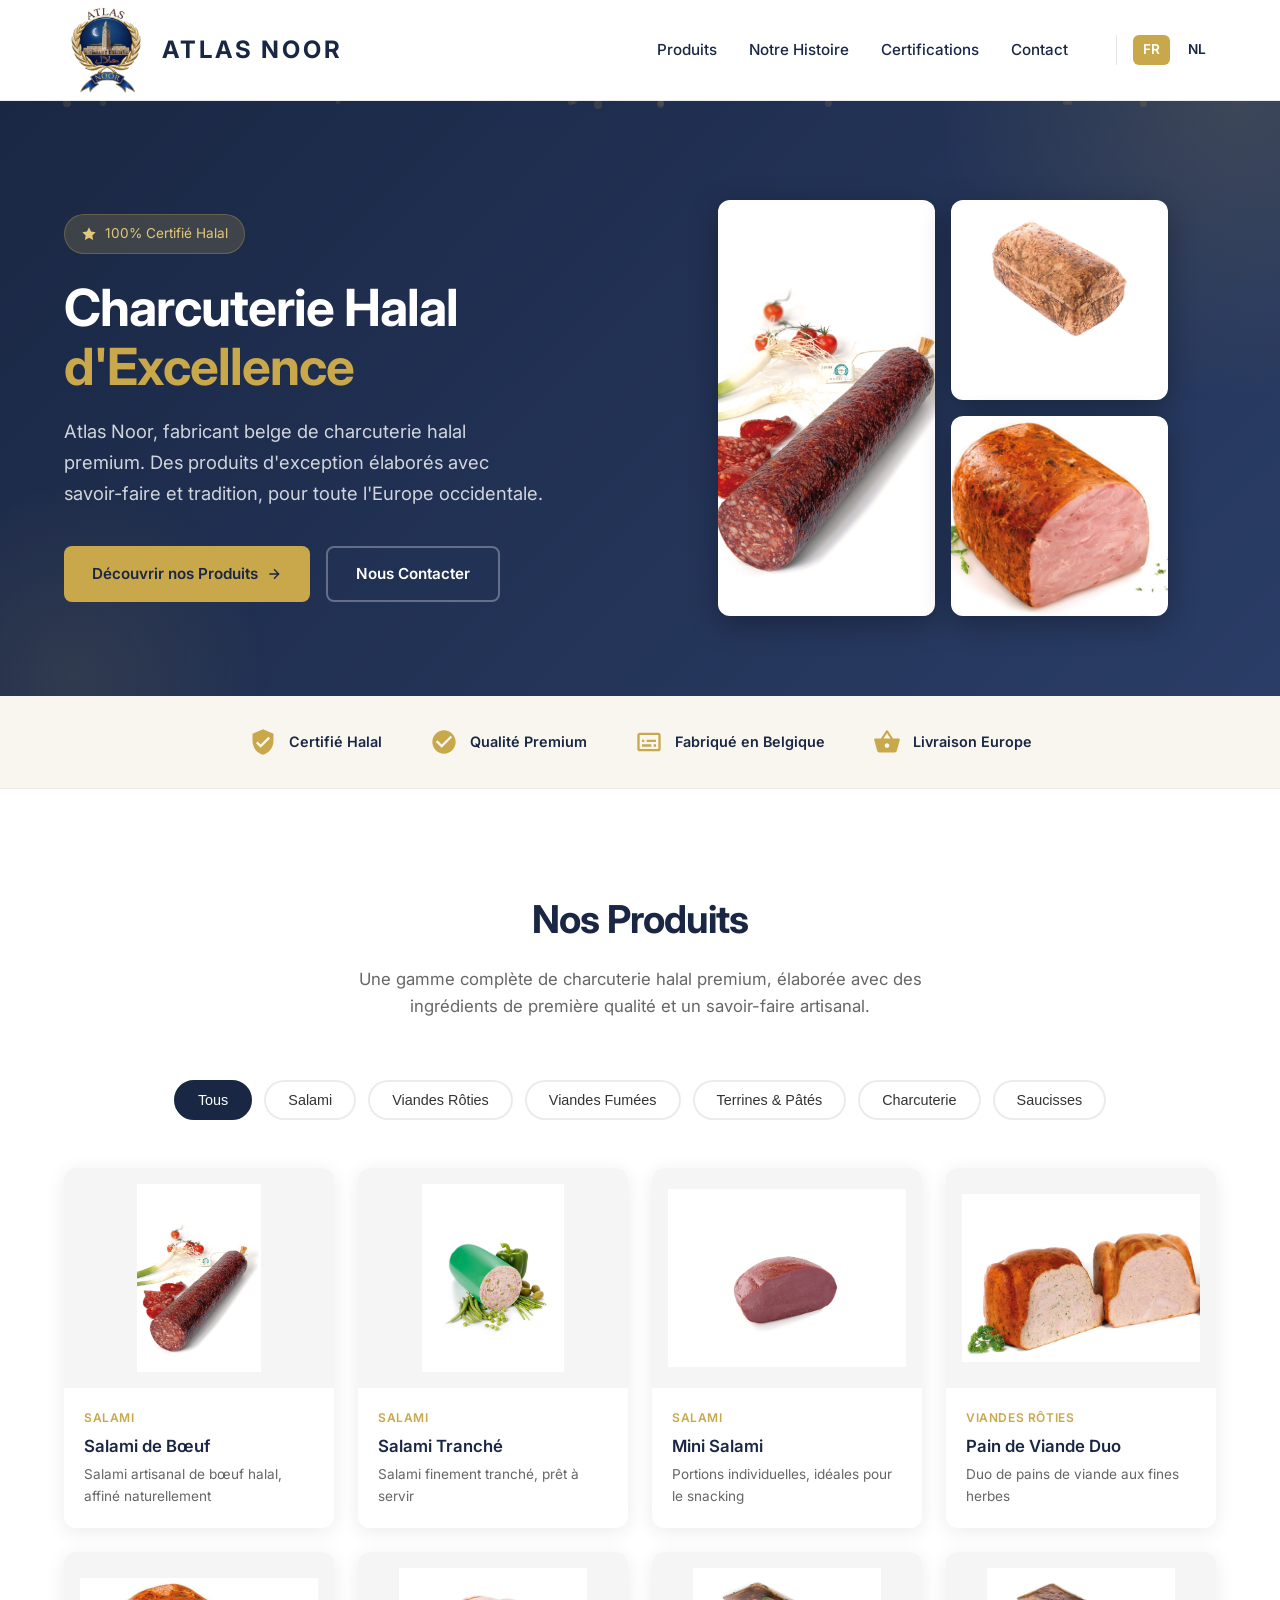
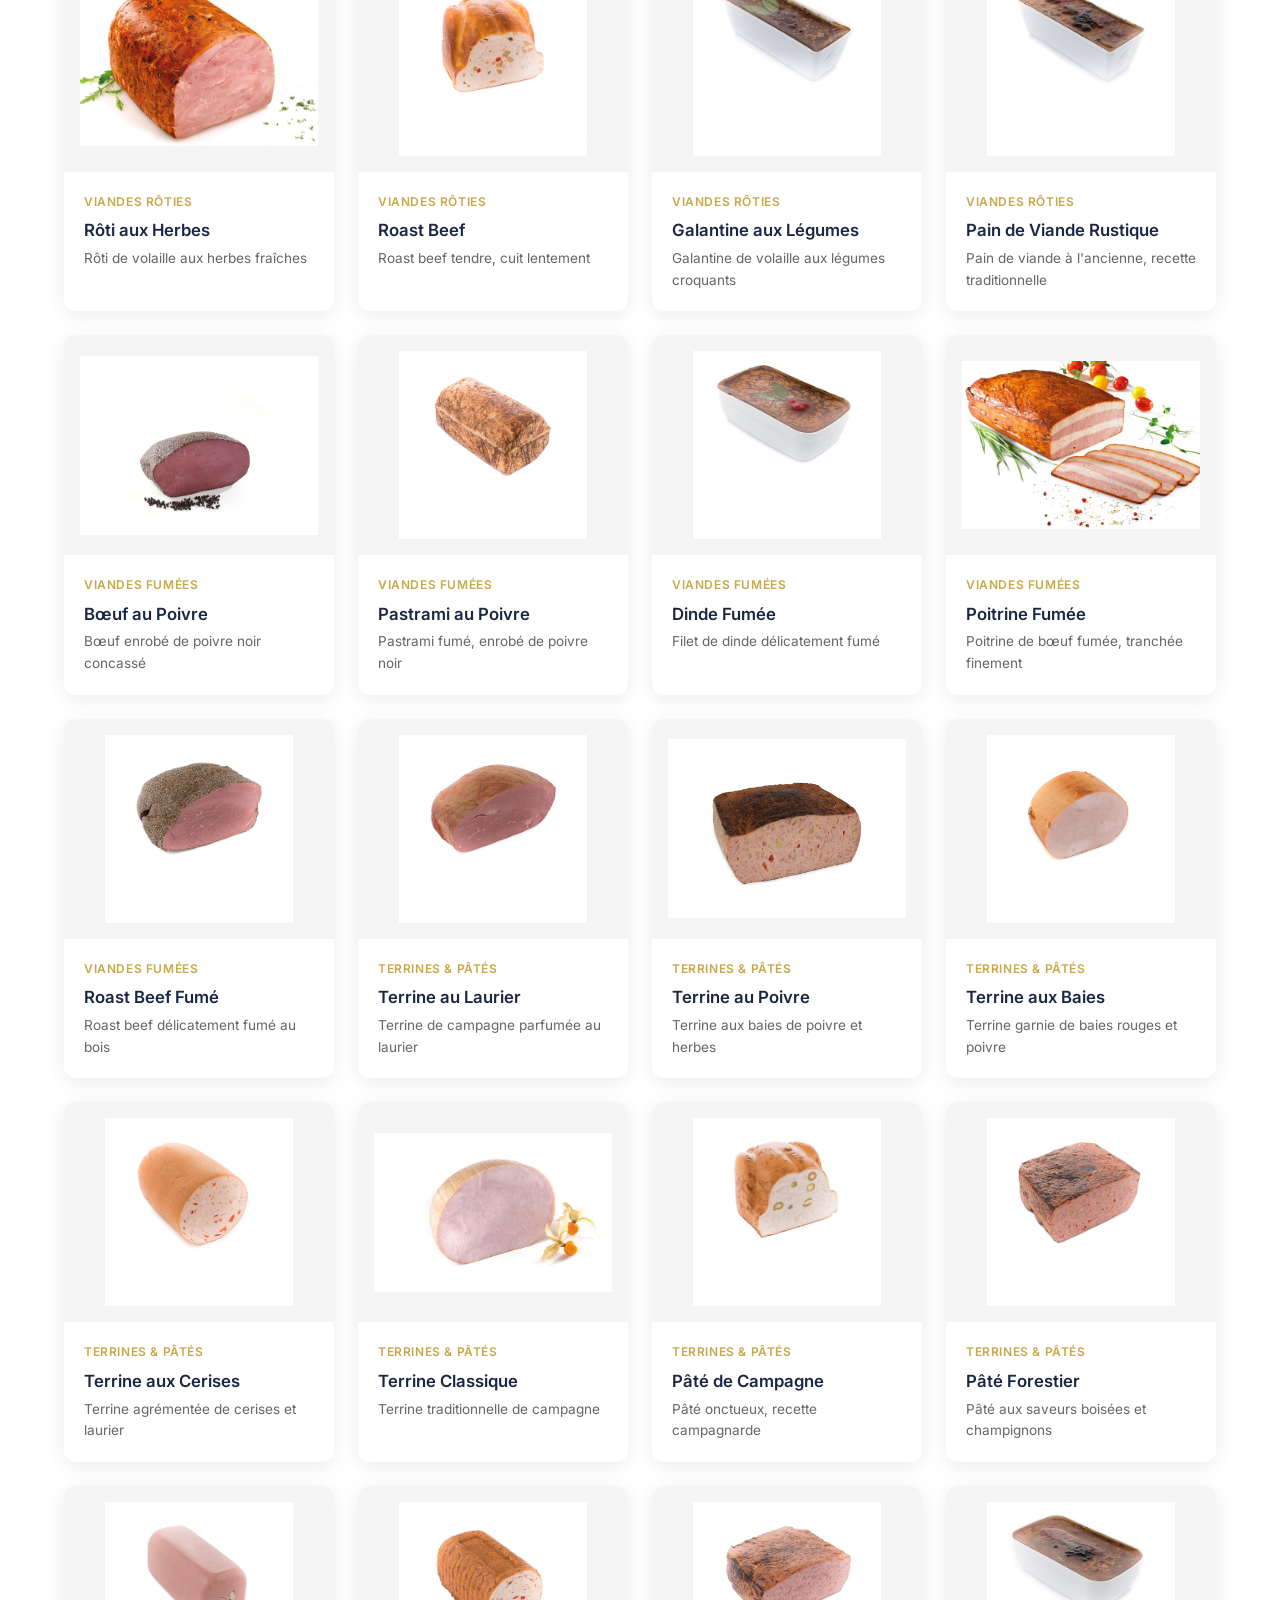
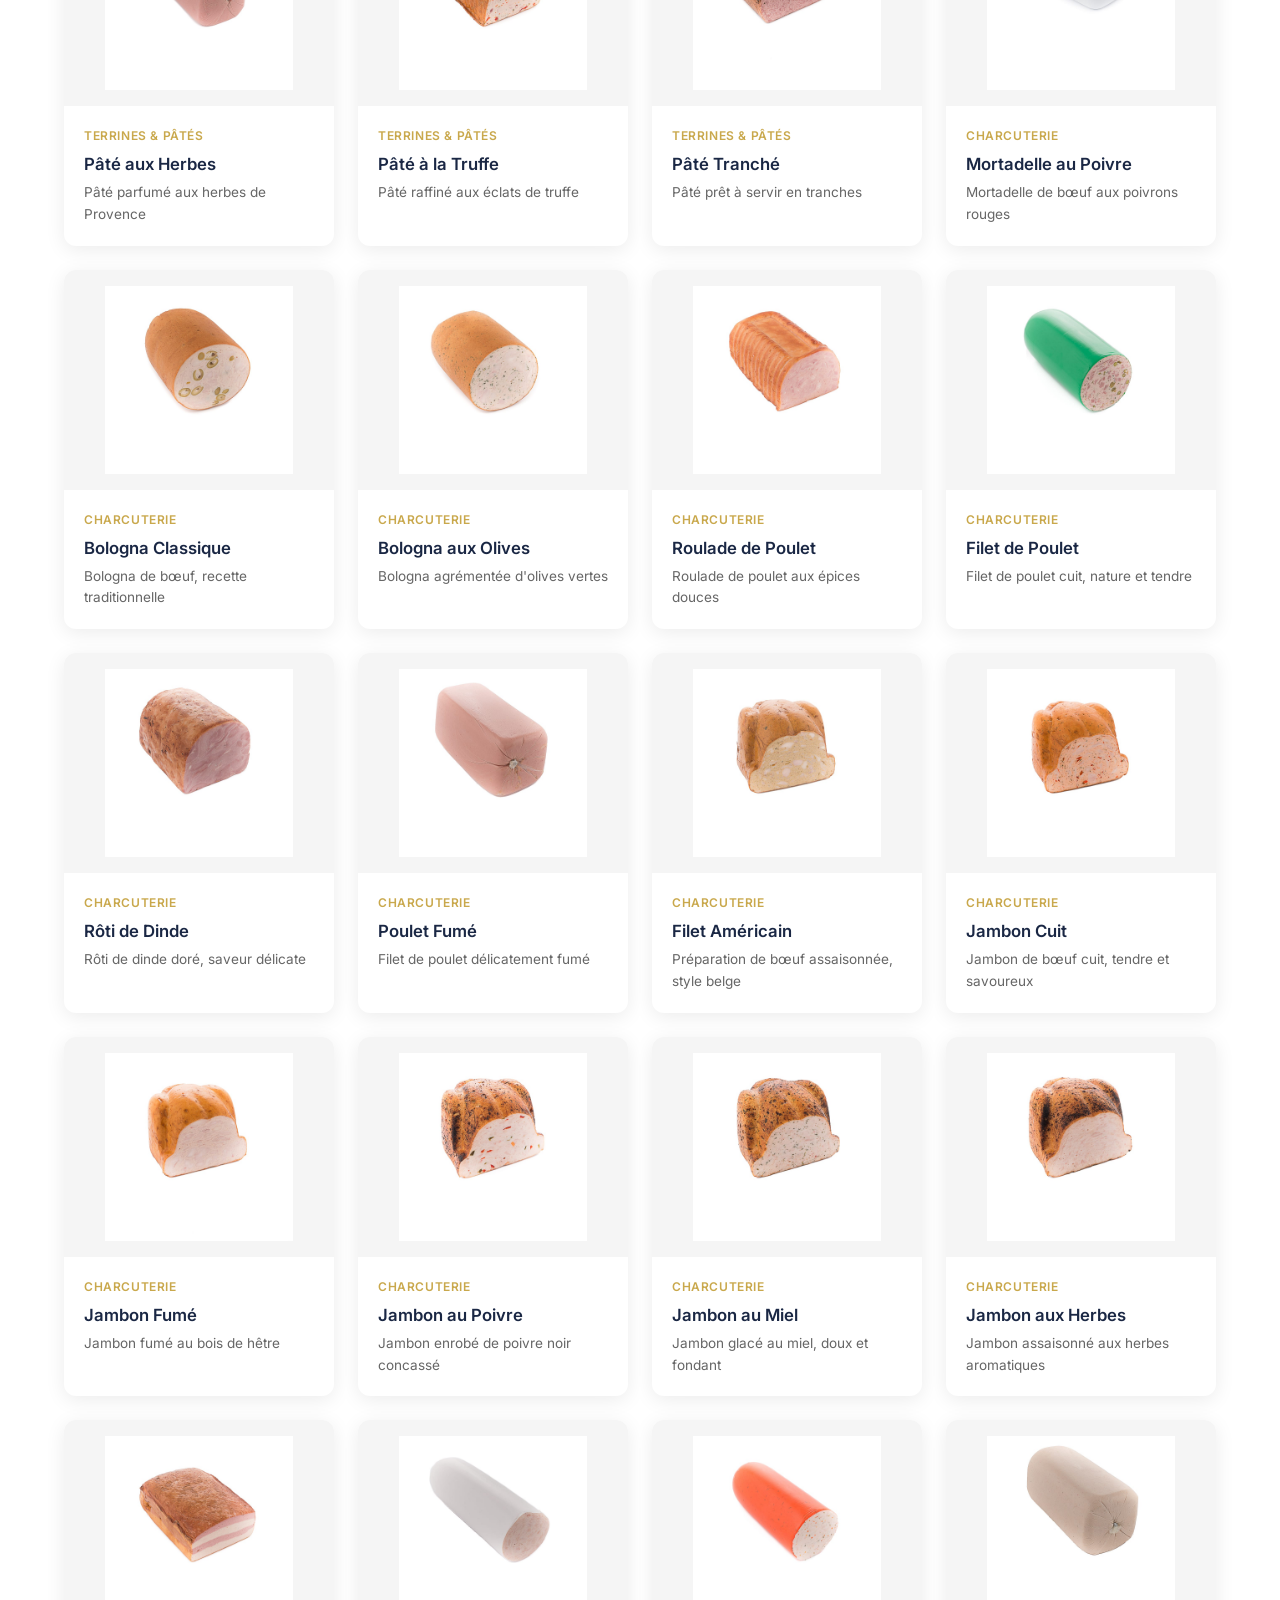
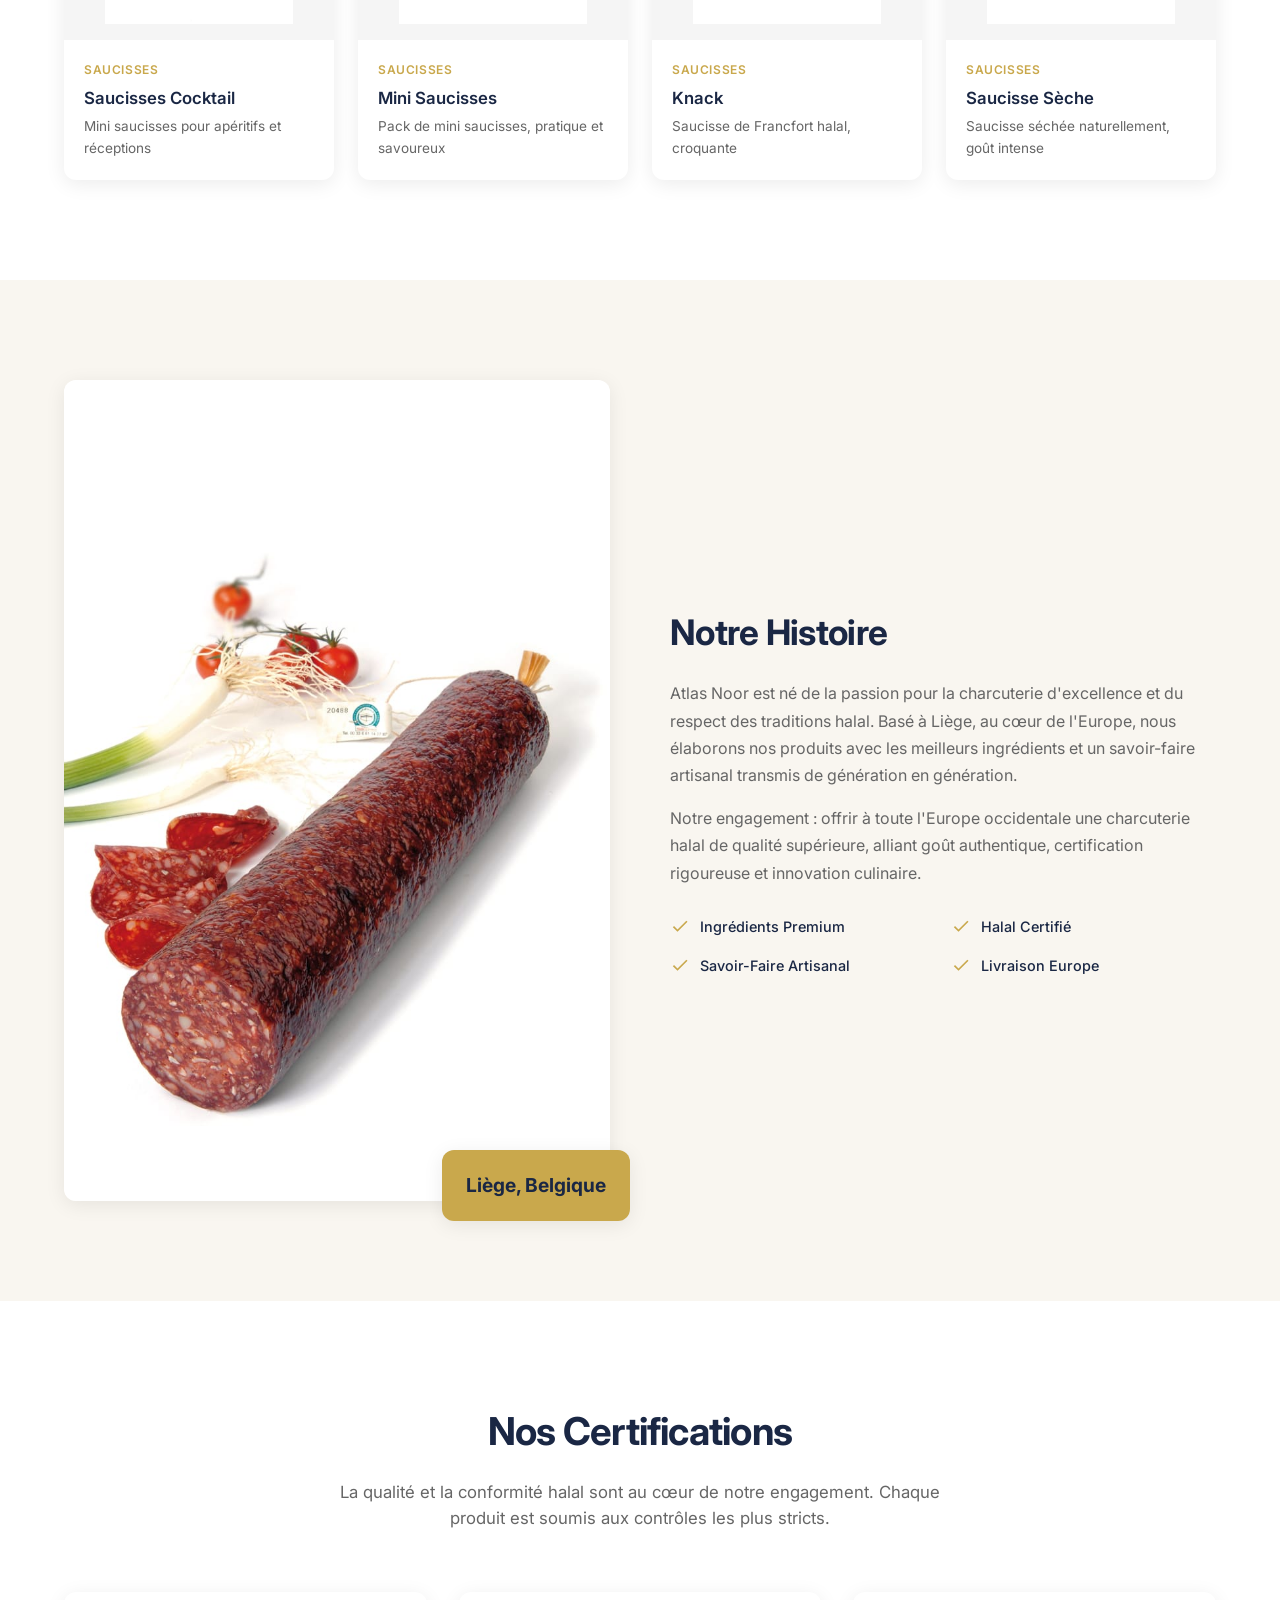
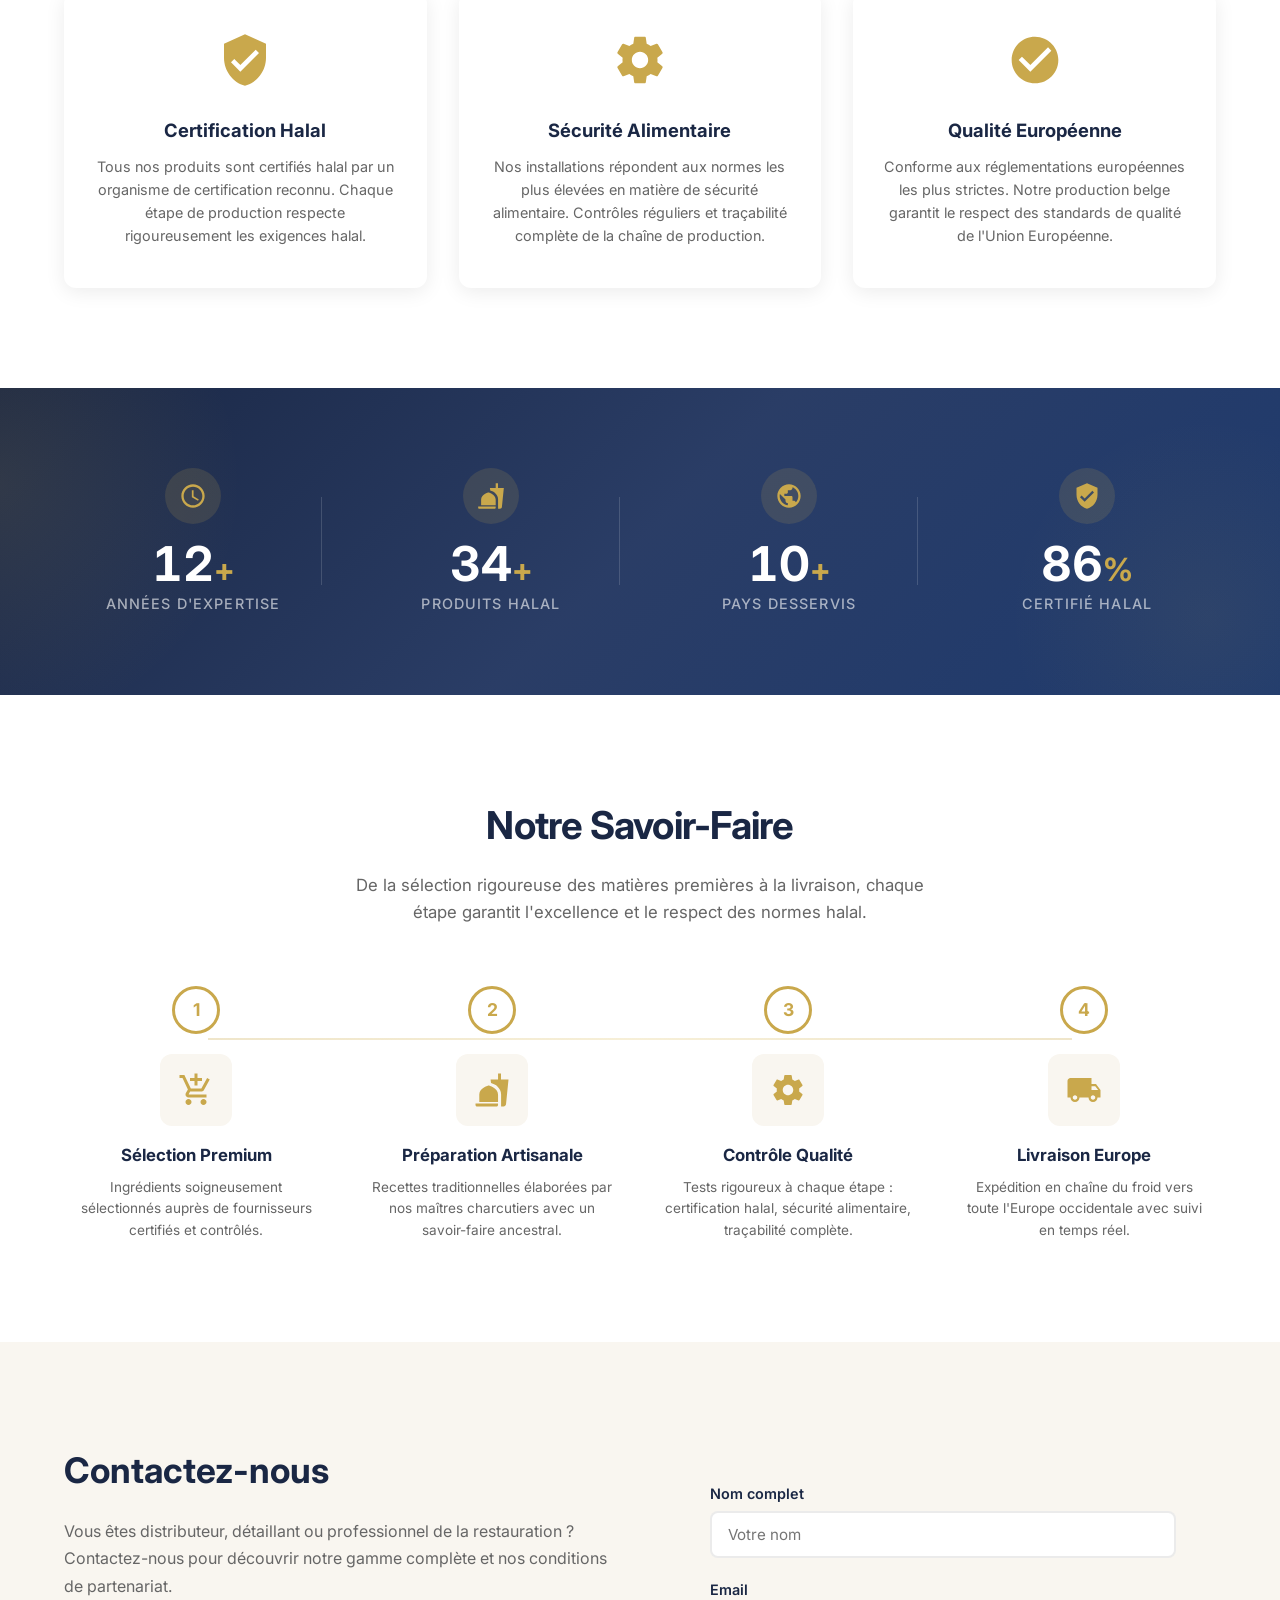
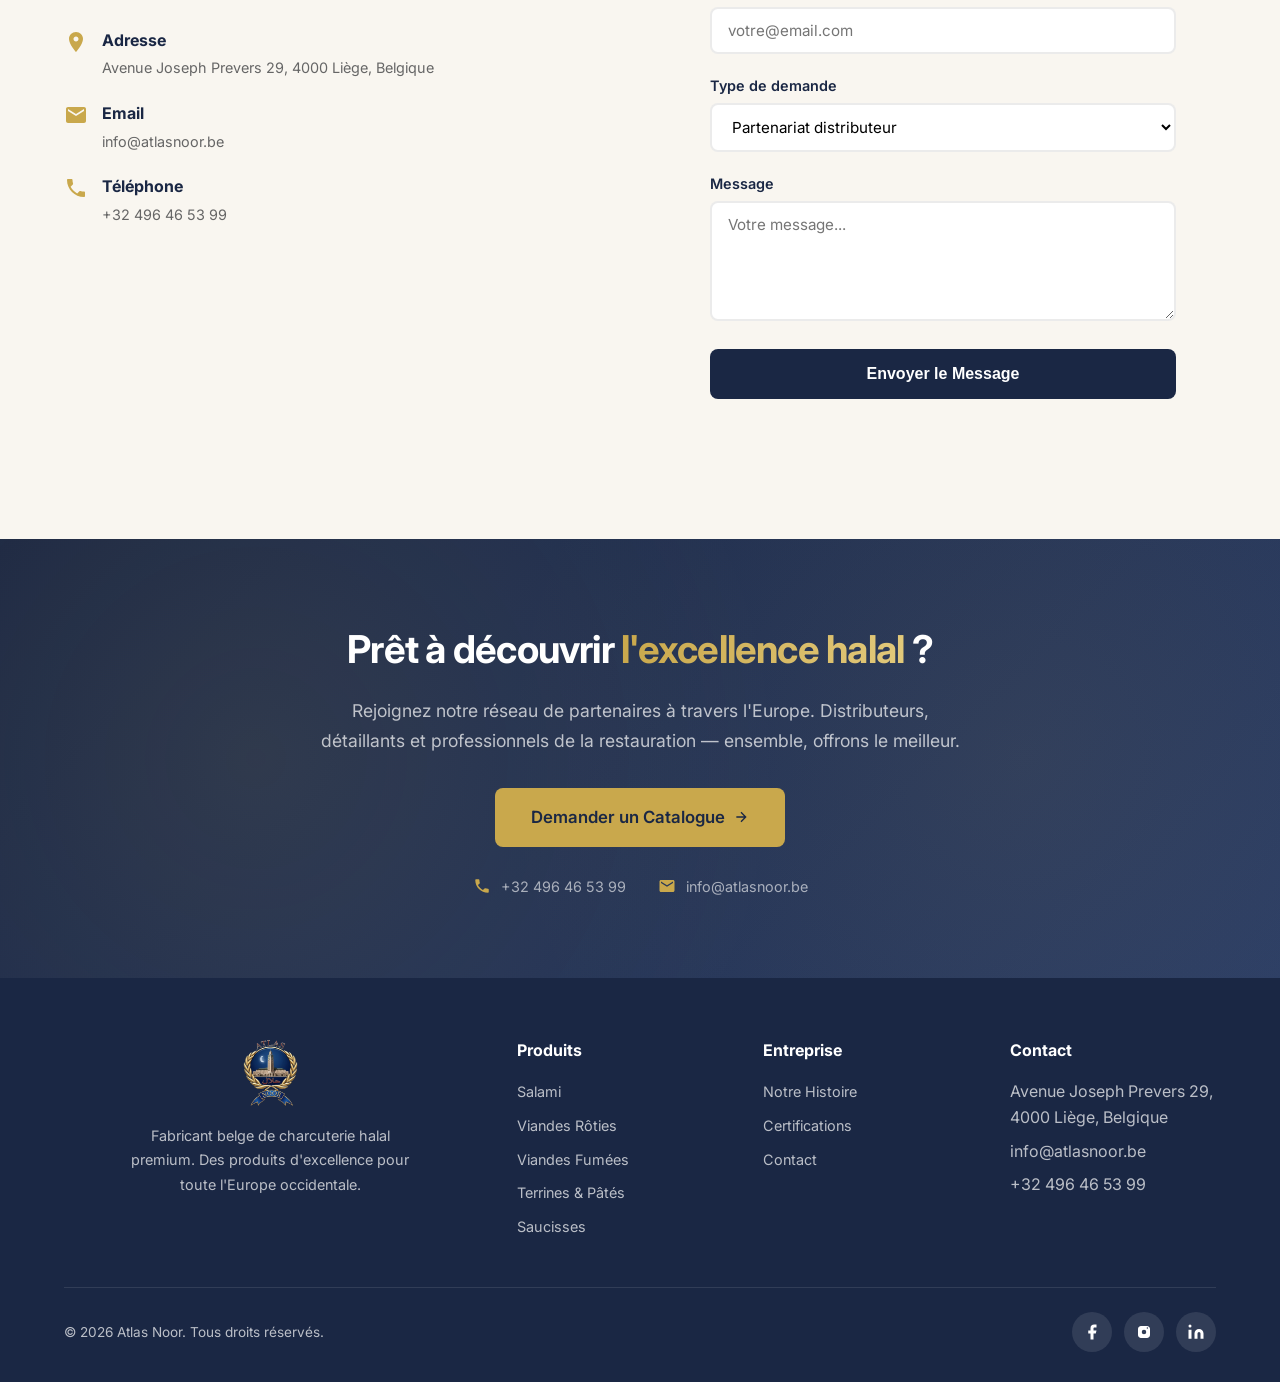
==== commit d445c9ec: "Add new content sections with motion visuals and fix French accents - Fix all missing French diacrit" ====
--- a/site/fr/index.html
+++ b/site/fr/index.html
@@ -4,7 +4,19 @@
   <meta charset="UTF-8">
   <meta name="viewport" content="width=device-width, initial-scale=1.0">
   <title>Atlas Noor — Charcuterie Halal Premium | Belgique</title>
-  <meta name="description" content="Atlas Noor : charcuterie halal certifiee de qualite superieure, fabriquee en Belgique. Salami, viandes fumees, pates, terrines et saucisses pour toute l'Europe occidentale.">
+  <meta name="description" content="Atlas Noor : charcuterie halal certifiée de qualité supérieure, fabriquée en Belgique. Salami, viandes fumées, pâtés, terrines et saucisses pour toute l'Europe occidentale.">
+  <meta property="og:title" content="Atlas Noor — Charcuterie Halal Premium">
+  <meta property="og:description" content="Fabricant belge de charcuterie halal premium. Des produits d'excellence pour toute l'Europe occidentale.">
+  <meta property="og:image" content="https://di14mehdi8.github.io/atlas-noor/assets/images/og-preview.jpg">
+  <meta property="og:image:width" content="600">
+  <meta property="og:image:height" content="600">
+  <meta property="og:type" content="website">
+  <meta property="og:url" content="https://di14mehdi8.github.io/atlas-noor/fr/">
+  <meta name="twitter:card" content="summary">
+  <meta name="twitter:title" content="Atlas Noor — Charcuterie Halal Premium">
+  <meta name="twitter:description" content="Fabricant belge de charcuterie halal premium.">
+  <meta name="twitter:image" content="https://di14mehdi8.github.io/atlas-noor/assets/images/og-preview.jpg">
+  <link rel="apple-touch-icon" href="../assets/images/logo.png">
   <link rel="icon" type="image/png" href="../assets/images/logo.png">
   <link rel="stylesheet" href="../css/style.css">
   <link rel="preconnect" href="https://fonts.googleapis.com">
@@ -38,17 +50,18 @@
 <!-- ====== HERO ====== -->
 <section class="hero">
   <div class="container">
+    <div class="hero__particles" id="heroParticles"></div>
     <div class="hero__content">
       <div class="hero__text">
         <div class="hero__badge">
           <svg viewBox="0 0 24 24"><path d="M12 2L15.09 8.26L22 9.27L17 14.14L18.18 21.02L12 17.77L5.82 21.02L7 14.14L2 9.27L8.91 8.26L12 2Z"/></svg>
-          100% Certifie Halal
+          100% Certifié Halal
         </div>
         <h1>Charcuterie Halal <span>d'Excellence</span></h1>
-        <p>Atlas Noor, fabricant belge de charcuterie halal premium. Des produits d'exception elabores avec savoir-faire et tradition, pour toute l'Europe occidentale.</p>
+        <p>Atlas Noor, fabricant belge de charcuterie halal premium. Des produits d'exception élaborés avec savoir-faire et tradition, pour toute l'Europe occidentale.</p>
         <div class="hero__buttons">
           <a href="#produits" class="btn btn--primary">
-            Decouvrir nos Produits
+            Découvrir nos Produits
             <svg width="16" height="16" viewBox="0 0 24 24" fill="none" stroke="currentColor" stroke-width="2"><path d="M5 12h14M12 5l7 7-7 7"/></svg>
           </a>
           <a href="#contact" class="btn btn--outline">Nous Contacter</a>
@@ -56,7 +69,7 @@
       </div>
       <div class="hero__image">
         <div class="hero__image-grid">
-          <img src="../assets/images/products/salami-beef.jpg" alt="Salami de boeuf halal Atlas Noor">
+          <img src="../assets/images/products/salami-beef.jpg" alt="Salami de bœuf halal Atlas Noor">
           <img src="../assets/images/products/pepper-pastrami.jpg" alt="Pastrami au poivre halal">
           <img src="../assets/images/products/roasted-loaf-herbs.jpg" alt="Pain de viande aux herbes halal">
         </div>
@@ -71,15 +84,15 @@
     <div class="trust-bar__inner">
       <div class="trust-item">
         <svg viewBox="0 0 24 24"><path d="M12 1L3 5v6c0 5.55 3.84 10.74 9 12 5.16-1.26 9-6.45 9-12V5l-9-4zm-2 16l-4-4 1.41-1.41L10 14.17l6.59-6.59L18 9l-8 8z"/></svg>
-        Certifie Halal
+        Certifié Halal
       </div>
       <div class="trust-item">
         <svg viewBox="0 0 24 24"><path d="M12 2C6.48 2 2 6.48 2 12s4.48 10 10 10 10-4.48 10-10S17.52 2 12 2zm-2 15l-5-5 1.41-1.41L10 14.17l7.59-7.59L19 8l-9 9z"/></svg>
-        Qualite Premium
+        Qualité Premium
       </div>
       <div class="trust-item">
         <svg viewBox="0 0 24 24"><path d="M20 4H4c-1.1 0-2 .9-2 2v12c0 1.1.9 2 2 2h16c1.1 0 2-.9 2-2V6c0-1.1-.9-2-2-2zm0 14H4V6h16v12zM6 10h2v2H6zm0 4h8v2H6zm10 0h2v2h-2zm-6-4h8v2h-8z"/></svg>
-        Fabrique en Belgique
+        Fabriqué en Belgique
       </div>
       <div class="trust-item">
         <svg viewBox="0 0 24 24"><path d="M17.21 9l-4.38-6.56c-.19-.28-.51-.42-.83-.42-.32 0-.64.14-.83.43L6.79 9H2c-.55 0-1 .45-1 1 0 .09.01.18.04.27l2.54 9.27c.23.84 1 1.46 1.92 1.46h13c.92 0 1.69-.62 1.93-1.46l2.54-9.27L23 10c0-.55-.45-1-1-1h-4.79zM9 9l3-4.4L15 9H9zm3 8c-1.1 0-2-.9-2-2s.9-2 2-2 2 .9 2 2-.9 2-2 2z"/></svg>
@@ -94,15 +107,15 @@
   <div class="container">
     <div class="section__header reveal">
       <h2>Nos Produits</h2>
-      <p>Une gamme complete de charcuterie halal premium, elaboree avec des ingredients de premiere qualite et un savoir-faire artisanal.</p>
+      <p>Une gamme complète de charcuterie halal premium, élaborée avec des ingrédients de première qualité et un savoir-faire artisanal.</p>
     </div>
 
     <div class="categories reveal">
       <button class="active" onclick="filterProducts('all', this)">Tous</button>
       <button onclick="filterProducts('salami', this)">Salami</button>
-      <button onclick="filterProducts('viandes', this)">Viandes Roties</button>
-      <button onclick="filterProducts('fumees', this)">Viandes Fumees</button>
-      <button onclick="filterProducts('terrines', this)">Terrines & Pates</button>
+      <button onclick="filterProducts('viandes', this)">Viandes Rôties</button>
+      <button onclick="filterProducts('fumees', this)">Viandes Fumées</button>
+      <button onclick="filterProducts('terrines', this)">Terrines & Pâtés</button>
       <button onclick="filterProducts('charcuterie', this)">Charcuterie</button>
       <button onclick="filterProducts('saucisses', this)">Saucisses</button>
     </div>
@@ -112,23 +125,23 @@
       <!-- SALAMI -->
       <div class="product-card" data-category="salami">
         <div class="product-card__image">
-          <img src="../assets/images/products/salami-beef.jpg" alt="Salami de Boeuf" loading="lazy">
+          <img src="../assets/images/products/salami-beef.jpg" alt="Salami de Bœuf" loading="lazy">
         </div>
         <div class="product-card__info">
           <div class="product-card__category">Salami</div>
-          <div class="product-card__name">Salami de Boeuf</div>
-          <div class="product-card__desc">Salami artisanal de boeuf halal, affine naturellement</div>
+          <div class="product-card__name">Salami de Bœuf</div>
+          <div class="product-card__desc">Salami artisanal de bœuf halal, affiné naturellement</div>
         </div>
       </div>
 
       <div class="product-card" data-category="salami">
         <div class="product-card__image">
-          <img src="../assets/images/products/salami-sliced.jpg" alt="Salami Tranche" loading="lazy">
+          <img src="../assets/images/products/salami-sliced.jpg" alt="Salami Tranché" loading="lazy">
         </div>
         <div class="product-card__info">
           <div class="product-card__category">Salami</div>
-          <div class="product-card__name">Salami Tranche</div>
-          <div class="product-card__desc">Salami finement tranche, pret a servir</div>
+          <div class="product-card__name">Salami Tranché</div>
+          <div class="product-card__desc">Salami finement tranché, prêt à servir</div>
         </div>
       </div>
 
@@ -139,7 +152,7 @@
         <div class="product-card__info">
           <div class="product-card__category">Salami</div>
           <div class="product-card__name">Mini Salami</div>
-          <div class="product-card__desc">Portions individuelles, ideales pour le snacking</div>
+          <div class="product-card__desc">Portions individuelles, idéales pour le snacking</div>
         </div>
       </div>
 
@@ -149,7 +162,7 @@
           <img src="../assets/images/products/roasted-loaf-duo.jpg" alt="Pain de Viande Duo" loading="lazy">
         </div>
         <div class="product-card__info">
-          <div class="product-card__category">Viandes Roties</div>
+          <div class="product-card__category">Viandes Rôties</div>
           <div class="product-card__name">Pain de Viande Duo</div>
           <div class="product-card__desc">Duo de pains de viande aux fines herbes</div>
         </div>
@@ -157,12 +170,12 @@
 
       <div class="product-card" data-category="viandes">
         <div class="product-card__image">
-          <img src="../assets/images/products/roasted-loaf-herbs.jpg" alt="Roti aux Herbes" loading="lazy">
-        </div>
-        <div class="product-card__info">
-          <div class="product-card__category">Viandes Roties</div>
-          <div class="product-card__name">Roti aux Herbes</div>
-          <div class="product-card__desc">Roti de volaille aux herbes fraiches</div>
+          <img src="../assets/images/products/roasted-loaf-herbs.jpg" alt="Rôti aux Herbes" loading="lazy">
+        </div>
+        <div class="product-card__info">
+          <div class="product-card__category">Viandes Rôties</div>
+          <div class="product-card__name">Rôti aux Herbes</div>
+          <div class="product-card__desc">Rôti de volaille aux herbes fraîches</div>
         </div>
       </div>
 
@@ -171,7 +184,7 @@
           <img src="../assets/images/products/roast-beef.jpg" alt="Roast Beef" loading="lazy">
         </div>
         <div class="product-card__info">
-          <div class="product-card__category">Viandes Roties</div>
+          <div class="product-card__category">Viandes Rôties</div>
           <div class="product-card__name">Roast Beef</div>
           <div class="product-card__desc">Roast beef tendre, cuit lentement</div>
         </div>
@@ -179,12 +192,12 @@
 
       <div class="product-card" data-category="viandes">
         <div class="product-card__image">
-          <img src="../assets/images/products/galantine-vegetables.jpg" alt="Galantine aux Legumes" loading="lazy">
-        </div>
-        <div class="product-card__info">
-          <div class="product-card__category">Viandes Roties</div>
-          <div class="product-card__name">Galantine aux Legumes</div>
-          <div class="product-card__desc">Galantine de volaille aux legumes croquants</div>
+          <img src="../assets/images/products/galantine-vegetables.jpg" alt="Galantine aux Légumes" loading="lazy">
+        </div>
+        <div class="product-card__info">
+          <div class="product-card__category">Viandes Rôties</div>
+          <div class="product-card__name">Galantine aux Légumes</div>
+          <div class="product-card__desc">Galantine de volaille aux légumes croquants</div>
         </div>
       </div>
 
@@ -193,21 +206,21 @@
           <img src="../assets/images/products/meatloaf-rustic.jpg" alt="Pain de Viande Rustique" loading="lazy">
         </div>
         <div class="product-card__info">
-          <div class="product-card__category">Viandes Roties</div>
+          <div class="product-card__category">Viandes Rôties</div>
           <div class="product-card__name">Pain de Viande Rustique</div>
-          <div class="product-card__desc">Pain de viande a l'ancienne, recette traditionnelle</div>
+          <div class="product-card__desc">Pain de viande à l'ancienne, recette traditionnelle</div>
         </div>
       </div>
 
       <!-- FUMEES -->
       <div class="product-card" data-category="fumees">
         <div class="product-card__image">
-          <img src="../assets/images/products/pepper-beef-large.jpg" alt="Boeuf au Poivre" loading="lazy">
-        </div>
-        <div class="product-card__info">
-          <div class="product-card__category">Viandes Fumees</div>
-          <div class="product-card__name">Boeuf au Poivre</div>
-          <div class="product-card__desc">Boeuf enrobe de poivre noir concasse</div>
+          <img src="../assets/images/products/pepper-beef-large.jpg" alt="Bœuf au Poivre" loading="lazy">
+        </div>
+        <div class="product-card__info">
+          <div class="product-card__category">Viandes Fumées</div>
+          <div class="product-card__name">Bœuf au Poivre</div>
+          <div class="product-card__desc">Bœuf enrobé de poivre noir concassé</div>
         </div>
       </div>
 
@@ -216,42 +229,42 @@
           <img src="../assets/images/products/pepper-pastrami.jpg" alt="Pastrami au Poivre" loading="lazy">
         </div>
         <div class="product-card__info">
-          <div class="product-card__category">Viandes Fumees</div>
+          <div class="product-card__category">Viandes Fumées</div>
           <div class="product-card__name">Pastrami au Poivre</div>
-          <div class="product-card__desc">Pastrami fume, enrobe de poivre noir</div>
+          <div class="product-card__desc">Pastrami fumé, enrobé de poivre noir</div>
         </div>
       </div>
 
       <div class="product-card" data-category="fumees">
         <div class="product-card__image">
-          <img src="../assets/images/products/smoked-turkey.jpg" alt="Dinde Fumee" loading="lazy">
-        </div>
-        <div class="product-card__info">
-          <div class="product-card__category">Viandes Fumees</div>
-          <div class="product-card__name">Dinde Fumee</div>
-          <div class="product-card__desc">Filet de dinde delicatement fume</div>
+          <img src="../assets/images/products/smoked-turkey.jpg" alt="Dinde Fumée" loading="lazy">
+        </div>
+        <div class="product-card__info">
+          <div class="product-card__category">Viandes Fumées</div>
+          <div class="product-card__name">Dinde Fumée</div>
+          <div class="product-card__desc">Filet de dinde délicatement fumé</div>
         </div>
       </div>
 
       <div class="product-card" data-category="fumees">
         <div class="product-card__image">
-          <img src="../assets/images/products/smoked-layered.jpg" alt="Viande Fumee en Couches" loading="lazy">
-        </div>
-        <div class="product-card__info">
-          <div class="product-card__category">Viandes Fumees</div>
-          <div class="product-card__name">Poitrine Fumee</div>
-          <div class="product-card__desc">Poitrine de boeuf fumee, tranchee finement</div>
+          <img src="../assets/images/products/smoked-layered.jpg" alt="Viande Fumée en Couches" loading="lazy">
+        </div>
+        <div class="product-card__info">
+          <div class="product-card__category">Viandes Fumées</div>
+          <div class="product-card__name">Poitrine Fumée</div>
+          <div class="product-card__desc">Poitrine de bœuf fumée, tranchée finement</div>
         </div>
       </div>
 
       <div class="product-card" data-category="fumees">
         <div class="product-card__image">
-          <img src="../assets/images/products/roast-beef-smoked.jpg" alt="Roast Beef Fume" loading="lazy">
-        </div>
-        <div class="product-card__info">
-          <div class="product-card__category">Viandes Fumees</div>
-          <div class="product-card__name">Roast Beef Fume</div>
-          <div class="product-card__desc">Roast beef delicatement fume au bois</div>
+          <img src="../assets/images/products/roast-beef-smoked.jpg" alt="Roast Beef Fumé" loading="lazy">
+        </div>
+        <div class="product-card__info">
+          <div class="product-card__category">Viandes Fumées</div>
+          <div class="product-card__name">Roast Beef Fumé</div>
+          <div class="product-card__desc">Roast beef délicatement fumé au bois</div>
         </div>
       </div>
 
@@ -261,9 +274,9 @@
           <img src="../assets/images/products/terrine-bay-leaf.jpg" alt="Terrine au Laurier" loading="lazy">
         </div>
         <div class="product-card__info">
-          <div class="product-card__category">Terrines & Pates</div>
+          <div class="product-card__category">Terrines & Pâtés</div>
           <div class="product-card__name">Terrine au Laurier</div>
-          <div class="product-card__desc">Terrine de campagne parfumee au laurier</div>
+          <div class="product-card__desc">Terrine de campagne parfumée au laurier</div>
         </div>
       </div>
 
@@ -272,7 +285,7 @@
           <img src="../assets/images/products/terrine-pepper.jpg" alt="Terrine au Poivre" loading="lazy">
         </div>
         <div class="product-card__info">
-          <div class="product-card__category">Terrines & Pates</div>
+          <div class="product-card__category">Terrines & Pâtés</div>
           <div class="product-card__name">Terrine au Poivre</div>
           <div class="product-card__desc">Terrine aux baies de poivre et herbes</div>
         </div>
@@ -283,7 +296,7 @@
           <img src="../assets/images/products/terrine-berries.jpg" alt="Terrine aux Baies" loading="lazy">
         </div>
         <div class="product-card__info">
-          <div class="product-card__category">Terrines & Pates</div>
+          <div class="product-card__category">Terrines & Pâtés</div>
           <div class="product-card__name">Terrine aux Baies</div>
           <div class="product-card__desc">Terrine garnie de baies rouges et poivre</div>
         </div>
@@ -294,9 +307,9 @@
           <img src="../assets/images/products/terrine-cherry.jpg" alt="Terrine aux Cerises" loading="lazy">
         </div>
         <div class="product-card__info">
-          <div class="product-card__category">Terrines & Pates</div>
+          <div class="product-card__category">Terrines & Pâtés</div>
           <div class="product-card__name">Terrine aux Cerises</div>
-          <div class="product-card__desc">Terrine agrementee de cerises et laurier</div>
+          <div class="product-card__desc">Terrine agrémentée de cerises et laurier</div>
         </div>
       </div>
 
@@ -305,7 +318,7 @@
           <img src="../assets/images/products/terrine-classic.jpg" alt="Terrine Classique" loading="lazy">
         </div>
         <div class="product-card__info">
-          <div class="product-card__category">Terrines & Pates</div>
+          <div class="product-card__category">Terrines & Pâtés</div>
           <div class="product-card__name">Terrine Classique</div>
           <div class="product-card__desc">Terrine traditionnelle de campagne</div>
         </div>
@@ -313,56 +326,56 @@
 
       <div class="product-card" data-category="terrines">
         <div class="product-card__image">
-          <img src="../assets/images/products/pate-country.jpg" alt="Pate de Campagne" loading="lazy">
-        </div>
-        <div class="product-card__info">
-          <div class="product-card__category">Terrines & Pates</div>
-          <div class="product-card__name">Pate de Campagne</div>
-          <div class="product-card__desc">Pate onctueux, recette campagnarde</div>
+          <img src="../assets/images/products/pate-country.jpg" alt="Pâté de Campagne" loading="lazy">
+        </div>
+        <div class="product-card__info">
+          <div class="product-card__category">Terrines & Pâtés</div>
+          <div class="product-card__name">Pâté de Campagne</div>
+          <div class="product-card__desc">Pâté onctueux, recette campagnarde</div>
         </div>
       </div>
 
       <div class="product-card" data-category="terrines">
         <div class="product-card__image">
-          <img src="../assets/images/products/pate-forestier.jpg" alt="Pate Forestier" loading="lazy">
-        </div>
-        <div class="product-card__info">
-          <div class="product-card__category">Terrines & Pates</div>
-          <div class="product-card__name">Pate Forestier</div>
-          <div class="product-card__desc">Pate aux saveurs boisees et champignons</div>
+          <img src="../assets/images/products/pate-forestier.jpg" alt="Pâté Forestier" loading="lazy">
+        </div>
+        <div class="product-card__info">
+          <div class="product-card__category">Terrines & Pâtés</div>
+          <div class="product-card__name">Pâté Forestier</div>
+          <div class="product-card__desc">Pâté aux saveurs boisées et champignons</div>
         </div>
       </div>
 
       <div class="product-card" data-category="terrines">
         <div class="product-card__image">
-          <img src="../assets/images/products/pate-herb.jpg" alt="Pate aux Herbes" loading="lazy">
-        </div>
-        <div class="product-card__info">
-          <div class="product-card__category">Terrines & Pates</div>
-          <div class="product-card__name">Pate aux Herbes</div>
-          <div class="product-card__desc">Pate parfume aux herbes de Provence</div>
+          <img src="../assets/images/products/pate-herb.jpg" alt="Pâté aux Herbes" loading="lazy">
+        </div>
+        <div class="product-card__info">
+          <div class="product-card__category">Terrines & Pâtés</div>
+          <div class="product-card__name">Pâté aux Herbes</div>
+          <div class="product-card__desc">Pâté parfumé aux herbes de Provence</div>
         </div>
       </div>
 
       <div class="product-card" data-category="terrines">
         <div class="product-card__image">
-          <img src="../assets/images/products/pate-truffle.jpg" alt="Pate a la Truffe" loading="lazy">
-        </div>
-        <div class="product-card__info">
-          <div class="product-card__category">Terrines & Pates</div>
-          <div class="product-card__name">Pate a la Truffe</div>
-          <div class="product-card__desc">Pate raffine aux eclats de truffe</div>
+          <img src="../assets/images/products/pate-truffle.jpg" alt="Pâté à la Truffe" loading="lazy">
+        </div>
+        <div class="product-card__info">
+          <div class="product-card__category">Terrines & Pâtés</div>
+          <div class="product-card__name">Pâté à la Truffe</div>
+          <div class="product-card__desc">Pâté raffiné aux éclats de truffe</div>
         </div>
       </div>
 
       <div class="product-card" data-category="terrines">
         <div class="product-card__image">
-          <img src="../assets/images/products/pate-sliced.jpg" alt="Pate Tranche" loading="lazy">
-        </div>
-        <div class="product-card__info">
-          <div class="product-card__category">Terrines & Pates</div>
-          <div class="product-card__name">Pate Tranche</div>
-          <div class="product-card__desc">Pate pret a servir en tranches</div>
+          <img src="../assets/images/products/pate-sliced.jpg" alt="Pâté Tranché" loading="lazy">
+        </div>
+        <div class="product-card__info">
+          <div class="product-card__category">Terrines & Pâtés</div>
+          <div class="product-card__name">Pâté Tranché</div>
+          <div class="product-card__desc">Pâté prêt à servir en tranches</div>
         </div>
       </div>
 
@@ -374,7 +387,7 @@
         <div class="product-card__info">
           <div class="product-card__category">Charcuterie</div>
           <div class="product-card__name">Mortadelle au Poivre</div>
-          <div class="product-card__desc">Mortadelle de boeuf aux poivrons rouges</div>
+          <div class="product-card__desc">Mortadelle de bœuf aux poivrons rouges</div>
         </div>
       </div>
 
@@ -385,7 +398,7 @@
         <div class="product-card__info">
           <div class="product-card__category">Charcuterie</div>
           <div class="product-card__name">Bologna Classique</div>
-          <div class="product-card__desc">Bologna de boeuf, recette traditionnelle</div>
+          <div class="product-card__desc">Bologna de bœuf, recette traditionnelle</div>
         </div>
       </div>
 
@@ -396,7 +409,7 @@
         <div class="product-card__info">
           <div class="product-card__category">Charcuterie</div>
           <div class="product-card__name">Bologna aux Olives</div>
-          <div class="product-card__desc">Bologna agrementee d'olives vertes</div>
+          <div class="product-card__desc">Bologna agrémentée d'olives vertes</div>
         </div>
       </div>
 
@@ -407,7 +420,7 @@
         <div class="product-card__info">
           <div class="product-card__category">Charcuterie</div>
           <div class="product-card__name">Roulade de Poulet</div>
-          <div class="product-card__desc">Roulade de poulet aux epices douces</div>
+          <div class="product-card__desc">Roulade de poulet aux épices douces</div>
         </div>
       </div>
 
@@ -424,34 +437,34 @@
 
       <div class="product-card" data-category="charcuterie">
         <div class="product-card__image">
-          <img src="../assets/images/products/turkey-roast.jpg" alt="Roti de Dinde" loading="lazy">
-        </div>
-        <div class="product-card__info">
-          <div class="product-card__category">Charcuterie</div>
-          <div class="product-card__name">Roti de Dinde</div>
-          <div class="product-card__desc">Roti de dinde dore, saveur delicate</div>
-        </div>
-      </div>
-
-      <div class="product-card" data-category="charcuterie">
-        <div class="product-card__image">
-          <img src="../assets/images/products/chicken-smoked.jpg" alt="Poulet Fume" loading="lazy">
-        </div>
-        <div class="product-card__info">
-          <div class="product-card__category">Charcuterie</div>
-          <div class="product-card__name">Poulet Fume</div>
-          <div class="product-card__desc">Filet de poulet delicatement fume</div>
-        </div>
-      </div>
-
-      <div class="product-card" data-category="charcuterie">
-        <div class="product-card__image">
-          <img src="../assets/images/products/filet-americain.jpg" alt="Filet Americain" loading="lazy">
-        </div>
-        <div class="product-card__info">
-          <div class="product-card__category">Charcuterie</div>
-          <div class="product-card__name">Filet Americain</div>
-          <div class="product-card__desc">Preparation de boeuf assaisonnee, style belge</div>
+          <img src="../assets/images/products/turkey-roast.jpg" alt="Rôti de Dinde" loading="lazy">
+        </div>
+        <div class="product-card__info">
+          <div class="product-card__category">Charcuterie</div>
+          <div class="product-card__name">Rôti de Dinde</div>
+          <div class="product-card__desc">Rôti de dinde doré, saveur délicate</div>
+        </div>
+      </div>
+
+      <div class="product-card" data-category="charcuterie">
+        <div class="product-card__image">
+          <img src="../assets/images/products/chicken-smoked.jpg" alt="Poulet Fumé" loading="lazy">
+        </div>
+        <div class="product-card__info">
+          <div class="product-card__category">Charcuterie</div>
+          <div class="product-card__name">Poulet Fumé</div>
+          <div class="product-card__desc">Filet de poulet délicatement fumé</div>
+        </div>
+      </div>
+
+      <div class="product-card" data-category="charcuterie">
+        <div class="product-card__image">
+          <img src="../assets/images/products/filet-americain.jpg" alt="Filet Américain" loading="lazy">
+        </div>
+        <div class="product-card__info">
+          <div class="product-card__category">Charcuterie</div>
+          <div class="product-card__name">Filet Américain</div>
+          <div class="product-card__desc">Préparation de bœuf assaisonnée, style belge</div>
         </div>
       </div>
 
@@ -462,18 +475,18 @@
         <div class="product-card__info">
           <div class="product-card__category">Charcuterie</div>
           <div class="product-card__name">Jambon Cuit</div>
-          <div class="product-card__desc">Jambon de boeuf cuit, tendre et savoureux</div>
-        </div>
-      </div>
-
-      <div class="product-card" data-category="charcuterie">
-        <div class="product-card__image">
-          <img src="../assets/images/products/ham-smoked.jpg" alt="Jambon Fume" loading="lazy">
-        </div>
-        <div class="product-card__info">
-          <div class="product-card__category">Charcuterie</div>
-          <div class="product-card__name">Jambon Fume</div>
-          <div class="product-card__desc">Jambon fume au bois de hetre</div>
+          <div class="product-card__desc">Jambon de bœuf cuit, tendre et savoureux</div>
+        </div>
+      </div>
+
+      <div class="product-card" data-category="charcuterie">
+        <div class="product-card__image">
+          <img src="../assets/images/products/ham-smoked.jpg" alt="Jambon Fumé" loading="lazy">
+        </div>
+        <div class="product-card__info">
+          <div class="product-card__category">Charcuterie</div>
+          <div class="product-card__name">Jambon Fumé</div>
+          <div class="product-card__desc">Jambon fumé au bois de hêtre</div>
         </div>
       </div>
 
@@ -484,7 +497,7 @@
         <div class="product-card__info">
           <div class="product-card__category">Charcuterie</div>
           <div class="product-card__name">Jambon au Poivre</div>
-          <div class="product-card__desc">Jambon enrobe de poivre noir concasse</div>
+          <div class="product-card__desc">Jambon enrobé de poivre noir concassé</div>
         </div>
       </div>
 
@@ -495,7 +508,7 @@
         <div class="product-card__info">
           <div class="product-card__category">Charcuterie</div>
           <div class="product-card__name">Jambon au Miel</div>
-          <div class="product-card__desc">Jambon glace au miel, doux et fondant</div>
+          <div class="product-card__desc">Jambon glacé au miel, doux et fondant</div>
         </div>
       </div>
 
@@ -506,7 +519,7 @@
         <div class="product-card__info">
           <div class="product-card__category">Charcuterie</div>
           <div class="product-card__name">Jambon aux Herbes</div>
-          <div class="product-card__desc">Jambon assaisonne aux herbes aromatiques</div>
+          <div class="product-card__desc">Jambon assaisonné aux herbes aromatiques</div>
         </div>
       </div>
 
@@ -518,7 +531,7 @@
         <div class="product-card__info">
           <div class="product-card__category">Saucisses</div>
           <div class="product-card__name">Saucisses Cocktail</div>
-          <div class="product-card__desc">Mini saucisses pour aperitifs et receptions</div>
+          <div class="product-card__desc">Mini saucisses pour apéritifs et réceptions</div>
         </div>
       </div>
 
@@ -546,12 +559,12 @@
 
       <div class="product-card" data-category="saucisses">
         <div class="product-card__image">
-          <img src="../assets/images/products/sausage-dried.jpg" alt="Saucisse Seche" loading="lazy">
+          <img src="../assets/images/products/sausage-dried.jpg" alt="Saucisse Sèche" loading="lazy">
         </div>
         <div class="product-card__info">
           <div class="product-card__category">Saucisses</div>
-          <div class="product-card__name">Saucisse Seche</div>
-          <div class="product-card__desc">Saucisse sechee naturellement, gout intense</div>
+          <div class="product-card__name">Saucisse Sèche</div>
+          <div class="product-card__desc">Saucisse séchée naturellement, goût intense</div>
         </div>
       </div>
 
@@ -565,20 +578,20 @@
     <div class="about__content">
       <div class="about__image reveal-left">
         <img src="../assets/images/products/salami-beef.jpg" alt="Produits Atlas Noor">
-        <div class="about__image-badge">Anvers, Belgique</div>
+        <div class="about__image-badge">Liège, Belgique</div>
       </div>
       <div class="about__text reveal-right">
         <h2>Notre Histoire</h2>
-        <p>Atlas Noor est ne de la passion pour la charcuterie d'excellence et du respect des traditions halal. Base a Anvers, au coeur de l'Europe, nous elaborons nos produits avec les meilleurs ingredients et un savoir-faire artisanal transmis de generation en generation.</p>
-        <p>Notre engagement : offrir a toute l'Europe occidentale une charcuterie halal de qualite superieure, alliant gout authentique, certification rigoureuse et innovation culinaire.</p>
+        <p>Atlas Noor est né de la passion pour la charcuterie d'excellence et du respect des traditions halal. Basé à Liège, au cœur de l'Europe, nous élaborons nos produits avec les meilleurs ingrédients et un savoir-faire artisanal transmis de génération en génération.</p>
+        <p>Notre engagement : offrir à toute l'Europe occidentale une charcuterie halal de qualité supérieure, alliant goût authentique, certification rigoureuse et innovation culinaire.</p>
         <div class="about__features">
           <div class="about__feature">
             <svg viewBox="0 0 24 24"><path d="M9 16.17L4.83 12l-1.42 1.41L9 19 21 7l-1.41-1.41z"/></svg>
-            Ingredients Premium
+            Ingrédients Premium
           </div>
           <div class="about__feature">
             <svg viewBox="0 0 24 24"><path d="M9 16.17L4.83 12l-1.42 1.41L9 19 21 7l-1.41-1.41z"/></svg>
-            Halal Certifie
+            Halal Certifié
           </div>
           <div class="about__feature">
             <svg viewBox="0 0 24 24"><path d="M9 16.17L4.83 12l-1.42 1.41L9 19 21 7l-1.41-1.41z"/></svg>
@@ -599,23 +612,103 @@
   <div class="container">
     <div class="section__header reveal">
       <h2>Nos Certifications</h2>
-      <p>La qualite et la conformite halal sont au coeur de notre engagement. Chaque produit est soumis aux controles les plus stricts.</p>
+      <p>La qualité et la conformité halal sont au cœur de notre engagement. Chaque produit est soumis aux contrôles les plus stricts.</p>
     </div>
     <div class="cert__content stagger-children">
       <div class="cert-card">
         <svg viewBox="0 0 24 24"><path d="M12 1L3 5v6c0 5.55 3.84 10.74 9 12 5.16-1.26 9-6.45 9-12V5l-9-4zm-2 16l-4-4 1.41-1.41L10 14.17l6.59-6.59L18 9l-8 8z"/></svg>
         <h3>Certification Halal</h3>
-        <p>Tous nos produits sont certifies halal par un organisme de certification reconnu. Chaque etape de production respecte rigoureusement les exigences halal.</p>
+        <p>Tous nos produits sont certifiés halal par un organisme de certification reconnu. Chaque étape de production respecte rigoureusement les exigences halal.</p>
       </div>
       <div class="cert-card">
         <svg viewBox="0 0 24 24"><path d="M19.43 12.98c.04-.32.07-.64.07-.98s-.03-.66-.07-.98l2.11-1.65c.19-.15.24-.42.12-.64l-2-3.46c-.12-.22-.39-.3-.61-.22l-2.49 1c-.52-.4-1.08-.73-1.69-.98l-.38-2.65C14.46 2.18 14.25 2 14 2h-4c-.25 0-.46.18-.49.42l-.38 2.65c-.61.25-1.17.59-1.69.98l-2.49-1c-.23-.09-.49 0-.61.22l-2 3.46c-.13.22-.07.49.12.64l2.11 1.65c-.04.32-.07.65-.07.98s.03.66.07.98l-2.11 1.65c-.19.15-.24.42-.12.64l2 3.46c.12.22.39.3.61.22l2.49-1c.52.4 1.08.73 1.69.98l.38 2.65c.03.24.24.42.49.42h4c.25 0 .46-.18.49-.42l.38-2.65c.61-.25 1.17-.59 1.69-.98l2.49 1c.23.09.49 0 .61-.22l2-3.46c.12-.22.07-.49-.12-.64l-2.11-1.65zM12 15.5c-1.93 0-3.5-1.57-3.5-3.5s1.57-3.5 3.5-3.5 3.5 1.57 3.5 3.5-1.57 3.5-3.5 3.5z"/></svg>
-        <h3>Securite Alimentaire</h3>
-        <p>Nos installations repondent aux normes les plus elevees en matiere de securite alimentaire. Controles reguliers et tracabilite complete de la chaine de production.</p>
+        <h3>Sécurité Alimentaire</h3>
+        <p>Nos installations répondent aux normes les plus élevées en matière de sécurité alimentaire. Contrôles réguliers et traçabilité complète de la chaîne de production.</p>
       </div>
       <div class="cert-card">
         <svg viewBox="0 0 24 24"><path d="M12 2C6.48 2 2 6.48 2 12s4.48 10 10 10 10-4.48 10-10S17.52 2 12 2zm-2 15l-5-5 1.41-1.41L10 14.17l7.59-7.59L19 8l-9 9z"/></svg>
-        <h3>Qualite Europeenne</h3>
-        <p>Conforme aux reglementations europeennes les plus strictes. Notre production belge garantit le respect des standards de qualite de l'Union Europeenne.</p>
+        <h3>Qualité Européenne</h3>
+        <p>Conforme aux réglementations européennes les plus strictes. Notre production belge garantit le respect des standards de qualité de l'Union Européenne.</p>
+      </div>
+    </div>
+  </div>
+</section>
+
+<!-- ====== STATS COUNTER ====== -->
+<section class="stats" id="statsSection">
+  <div class="container">
+    <div class="stats__grid">
+      <div class="stat-item">
+        <div class="stat-item__icon">
+          <svg viewBox="0 0 24 24"><path d="M11.99 2C6.47 2 2 6.48 2 12s4.47 10 9.99 10C17.52 22 22 17.52 22 12S17.52 2 11.99 2zM12 20c-4.42 0-8-3.58-8-8s3.58-8 8-8 8 3.58 8 8-3.58 8-8 8zm.5-13H11v6l5.25 3.15.75-1.23-4.5-2.67z"/></svg>
+        </div>
+        <div class="stat-item__number"><span class="counter" data-target="15">0</span><span class="counter-suffix">+</span></div>
+        <div class="stat-item__label">Années d'expertise</div>
+      </div>
+      <div class="stat-item">
+        <div class="stat-item__icon">
+          <svg viewBox="0 0 24 24"><path d="M18.06 22.99h1.66c.84 0 1.53-.64 1.63-1.46L23 5.05h-5V1h-1.97v4.05h-4.97l.3 2.34c1.71.47 3.31 1.32 4.27 2.26 1.44 1.42 2.43 2.89 2.43 5.29v8.05zM1 21.99V21h15.03v.99c0 .55-.45 1-1.01 1H2.01c-.56 0-1.01-.45-1.01-1zm15.03-7c0-4.47-6.25-6-6.25-6s-6.25 1.53-6.25 6v5h12.5v-5z"/></svg>
+        </div>
+        <div class="stat-item__number"><span class="counter" data-target="40">0</span><span class="counter-suffix">+</span></div>
+        <div class="stat-item__label">Produits halal</div>
+      </div>
+      <div class="stat-item">
+        <div class="stat-item__icon">
+          <svg viewBox="0 0 24 24"><path d="M12 2C6.48 2 2 6.48 2 12s4.48 10 10 10 10-4.48 10-10S17.52 2 12 2zm-1 17.93c-3.95-.49-7-3.85-7-7.93 0-.62.08-1.21.21-1.79L9 15v1c0 1.1.9 2 2 2v1.93zm6.9-2.54c-.26-.81-1-1.39-1.9-1.39h-1v-3c0-.55-.45-1-1-1H8v-2h2c.55 0 1-.45 1-1V7h2c1.1 0 2-.9 2-2v-.41c2.93 1.19 5 4.06 5 7.41 0 2.08-.8 3.97-2.1 5.39z"/></svg>
+        </div>
+        <div class="stat-item__number"><span class="counter" data-target="12">0</span><span class="counter-suffix">+</span></div>
+        <div class="stat-item__label">Pays desservis</div>
+      </div>
+      <div class="stat-item">
+        <div class="stat-item__icon">
+          <svg viewBox="0 0 24 24"><path d="M12 1L3 5v6c0 5.55 3.84 10.74 9 12 5.16-1.26 9-6.45 9-12V5l-9-4zm-2 16l-4-4 1.41-1.41L10 14.17l6.59-6.59L18 9l-8 8z"/></svg>
+        </div>
+        <div class="stat-item__number"><span class="counter" data-target="100">0</span><span class="counter-suffix">%</span></div>
+        <div class="stat-item__label">Certifié halal</div>
+      </div>
+    </div>
+  </div>
+</section>
+
+<!-- ====== PROCESS ====== -->
+<section class="section" id="processus">
+  <div class="container">
+    <div class="section__header reveal">
+      <h2>Notre Savoir-Faire</h2>
+      <p>De la sélection rigoureuse des matières premières à la livraison, chaque étape garantit l'excellence et le respect des normes halal.</p>
+    </div>
+    <div class="process__grid stagger-children">
+      <div class="process-step">
+        <div class="process-step__number">1</div>
+        <div class="process-step__icon">
+          <svg viewBox="0 0 24 24"><path d="M11 9h2V6h3V4h-3V1h-2v3H8v2h3v3zm-4 9c-1.1 0-1.99.9-1.99 2S5.9 22 7 22s2-.9 2-2-.9-2-2-2zm10 0c-1.1 0-1.99.9-1.99 2s.89 2 1.99 2 2-.9 2-2-.9-2-2-2zm-9.83-3.25l.03-.12.9-1.63h7.45c.75 0 1.41-.41 1.75-1.03l3.86-7.01L19.42 4h-.01l-1.1 2-2.76 5H8.53l-.13-.27L6.16 6l-.95-2-.94-2H1v2h2l3.6 7.59-1.35 2.45c-.16.28-.25.61-.25.96 0 1.1.9 2 2 2h12v-2H7.42c-.14 0-.25-.11-.25-.25z"/></svg>
+        </div>
+        <h3>Sélection Premium</h3>
+        <p>Ingrédients soigneusement sélectionnés auprès de fournisseurs certifiés et contrôlés.</p>
+      </div>
+      <div class="process-step">
+        <div class="process-step__number">2</div>
+        <div class="process-step__icon">
+          <svg viewBox="0 0 24 24"><path d="M18.06 22.99h1.66c.84 0 1.53-.64 1.63-1.46L23 5.05h-5V1h-1.97v4.05h-4.97l.3 2.34c1.71.47 3.31 1.32 4.27 2.26 1.44 1.42 2.43 2.89 2.43 5.29v8.05zM1 21.99V21h15.03v.99c0 .55-.45 1-1.01 1H2.01c-.56 0-1.01-.45-1.01-1zm15.03-7c0-4.47-6.25-6-6.25-6s-6.25 1.53-6.25 6v5h12.5v-5z"/></svg>
+        </div>
+        <h3>Préparation Artisanale</h3>
+        <p>Recettes traditionnelles élaborées par nos maîtres charcutiers avec un savoir-faire ancestral.</p>
+      </div>
+      <div class="process-step">
+        <div class="process-step__number">3</div>
+        <div class="process-step__icon">
+          <svg viewBox="0 0 24 24"><path d="M19.43 12.98c.04-.32.07-.64.07-.98s-.03-.66-.07-.98l2.11-1.65c.19-.15.24-.42.12-.64l-2-3.46c-.12-.22-.39-.3-.61-.22l-2.49 1c-.52-.4-1.08-.73-1.69-.98l-.38-2.65C14.46 2.18 14.25 2 14 2h-4c-.25 0-.46.18-.49.42l-.38 2.65c-.61.25-1.17.59-1.69.98l-2.49-1c-.23-.09-.49 0-.61.22l-2 3.46c-.13.22-.07.49.12.64l2.11 1.65c-.04.32-.07.65-.07.98s.03.66.07.98l-2.11 1.65c-.19.15-.24.42-.12.64l2 3.46c.12.22.39.3.61.22l2.49-1c.52.4 1.08.73 1.69.98l.38 2.65c.03.24.24.42.49.42h4c.25 0 .46-.18.49-.42l.38-2.65c.61-.25 1.17-.59 1.69-.98l2.49 1c.23.09.49 0 .61-.22l2-3.46c.12-.22.07-.49-.12-.64l-2.11-1.65zM12 15.5c-1.93 0-3.5-1.57-3.5-3.5s1.57-3.5 3.5-3.5 3.5 1.57 3.5 3.5-1.57 3.5-3.5 3.5z"/></svg>
+        </div>
+        <h3>Contrôle Qualité</h3>
+        <p>Tests rigoureux à chaque étape : certification halal, sécurité alimentaire, traçabilité complète.</p>
+      </div>
+      <div class="process-step">
+        <div class="process-step__number">4</div>
+        <div class="process-step__icon">
+          <svg viewBox="0 0 24 24"><path d="M20 8h-3V4H3c-1.1 0-2 .9-2 2v11h2c0 1.66 1.34 3 3 3s3-1.34 3-3h6c0 1.66 1.34 3 3 3s3-1.34 3-3h2v-5l-3-4zM6 18.5c-.83 0-1.5-.67-1.5-1.5s.67-1.5 1.5-1.5 1.5.67 1.5 1.5-.67 1.5-1.5 1.5zm13.5-9l1.96 2.5H17V9.5h2.5zm-1.5 9c-.83 0-1.5-.67-1.5-1.5s.67-1.5 1.5-1.5 1.5.67 1.5 1.5-.67 1.5-1.5 1.5z"/></svg>
+        </div>
+        <h3>Livraison Europe</h3>
+        <p>Expédition en chaîne du froid vers toute l'Europe occidentale avec suivi en temps réel.</p>
       </div>
     </div>
   </div>
@@ -627,12 +720,12 @@
     <div class="contact__content">
       <div class="contact__info reveal-left">
         <h2>Contactez-nous</h2>
-        <p>Vous etes distributeur, detaillant ou professionnel de la restauration ? Contactez-nous pour decouvrir notre gamme complete et nos conditions de partenariat.</p>
+        <p>Vous êtes distributeur, détaillant ou professionnel de la restauration ? Contactez-nous pour découvrir notre gamme complète et nos conditions de partenariat.</p>
         <div class="contact__detail">
           <svg viewBox="0 0 24 24"><path d="M12 2C8.13 2 5 5.13 5 9c0 5.25 7 13 7 13s7-7.75 7-13c0-3.87-3.13-7-7-7zm0 9.5c-1.38 0-2.5-1.12-2.5-2.5s1.12-2.5 2.5-2.5 2.5 1.12 2.5 2.5-1.12 2.5-2.5 2.5z"/></svg>
           <div>
             <strong>Adresse</strong>
-            <span>Anvers, Belgique</span>
+            <span>Avenue Joseph Prevers 29, 4000 Liège, Belgique</span>
           </div>
         </div>
         <div class="contact__detail">
@@ -645,13 +738,13 @@
         <div class="contact__detail">
           <svg viewBox="0 0 24 24"><path d="M6.62 10.79c1.44 2.83 3.76 5.14 6.59 6.59l2.2-2.2c.27-.27.67-.36 1.02-.24 1.12.37 2.33.57 3.57.57.55 0 1 .45 1 1V20c0 .55-.45 1-1 1-9.39 0-17-7.61-17-17 0-.55.45-1 1-1h3.5c.55 0 1 .45 1 1 0 1.25.2 2.45.57 3.57.11.35.03.74-.25 1.02l-2.2 2.2z"/></svg>
           <div>
-            <strong>Telephone</strong>
-            <span>+32 (0)3 XXX XX XX</span>
+            <strong>Téléphone</strong>
+            <span>+32 496 46 53 99</span>
           </div>
         </div>
       </div>
       <div class="contact__form reveal-right">
-        <form onsubmit="event.preventDefault(); alert('Merci pour votre message ! Nous vous repondrons dans les plus brefs delais.');">
+        <form onsubmit="event.preventDefault(); alert('Merci pour votre message ! Nous vous répondrons dans les plus brefs délais.');">
           <div class="form-group">
             <label for="name">Nom complet</label>
             <input type="text" id="name" required placeholder="Votre nom">
@@ -680,6 +773,28 @@
   </div>
 </section>
 
+<!-- ====== CTA BANNER ====== -->
+<section class="cta-banner" id="ctaBanner">
+  <div class="cta-banner__content">
+    <h2>Prêt à découvrir <span>l'excellence halal</span> ?</h2>
+    <p>Rejoignez notre réseau de partenaires à travers l'Europe. Distributeurs, détaillants et professionnels de la restauration — ensemble, offrons le meilleur.</p>
+    <a href="#contact" class="btn btn--primary">
+      Demander un Catalogue
+      <svg width="16" height="16" viewBox="0 0 24 24" fill="none" stroke="currentColor" stroke-width="2"><path d="M5 12h14M12 5l7 7-7 7"/></svg>
+    </a>
+    <div class="cta-banner__contacts">
+      <div class="cta-banner__contact-item">
+        <svg viewBox="0 0 24 24"><path d="M6.62 10.79c1.44 2.83 3.76 5.14 6.59 6.59l2.2-2.2c.27-.27.67-.36 1.02-.24 1.12.37 2.33.57 3.57.57.55 0 1 .45 1 1V20c0 .55-.45 1-1 1-9.39 0-17-7.61-17-17 0-.55.45-1 1-1h3.5c.55 0 1 .45 1 1 0 1.25.2 2.45.57 3.57.11.35.03.74-.25 1.02l-2.2 2.2z"/></svg>
+        +32 496 46 53 99
+      </div>
+      <div class="cta-banner__contact-item">
+        <svg viewBox="0 0 24 24"><path d="M20 4H4c-1.1 0-1.99.9-1.99 2L2 18c0 1.1.9 2 2 2h16c1.1 0 2-.9 2-2V6c0-1.1-.9-2-2-2zm0 4l-8 5-8-5V6l8 5 8-5v2z"/></svg>
+        info@atlasnoor.be
+      </div>
+    </div>
+  </div>
+</section>
+
 <!-- ====== FOOTER ====== -->
 <footer class="footer">
   <div class="container">
@@ -692,9 +807,9 @@
         <h4>Produits</h4>
         <ul>
           <li><a href="#produits">Salami</a></li>
-          <li><a href="#produits">Viandes Roties</a></li>
-          <li><a href="#produits">Viandes Fumees</a></li>
-          <li><a href="#produits">Terrines & Pates</a></li>
+          <li><a href="#produits">Viandes Rôties</a></li>
+          <li><a href="#produits">Viandes Fumées</a></li>
+          <li><a href="#produits">Terrines & Pâtés</a></li>
           <li><a href="#produits">Saucisses</a></li>
         </ul>
       </div>
@@ -709,14 +824,14 @@
       <div>
         <h4>Contact</h4>
         <ul>
-          <li>Anvers, Belgique</li>
+          <li>Avenue Joseph Prevers 29, 4000 Liège, Belgique</li>
           <li>info@atlasnoor.be</li>
-          <li>+32 (0)3 XXX XX XX</li>
+          <li>+32 496 46 53 99</li>
         </ul>
       </div>
     </div>
     <div class="footer__bottom">
-      <span>&copy; 2026 Atlas Noor. Tous droits reserves.</span>
+      <span>&copy; 2026 Atlas Noor. Tous droits réservés.</span>
       <div class="footer__social">
         <a href="#" aria-label="Facebook">
           <svg viewBox="0 0 24 24"><path d="M18 2h-3a5 5 0 00-5 5v3H7v4h3v8h4v-8h3l1-4h-4V7a1 1 0 011-1h3z"/></svg>
@@ -768,17 +883,60 @@
   grid.classList.add('visible');
 }
 
+/* Hero floating particles */
+(function() {
+  var container = document.getElementById('heroParticles');
+  if (!container) return;
+  for (var i = 0; i < 12; i++) {
+    var p = document.createElement('div');
+    p.className = 'hero__particle';
+    var size = Math.random() * 6 + 3;
+    p.style.width = size + 'px';
+    p.style.height = size + 'px';
+    p.style.left = Math.random() * 100 + '%';
+    p.style.animationDuration = (Math.random() * 12 + 8) + 's';
+    p.style.animationDelay = (Math.random() * 8) + 's';
+    container.appendChild(p);
+  }
+})();
+
+/* Counter animation */
+function animateCounters() {
+  var counters = document.querySelectorAll('.counter');
+  counters.forEach(function(el) {
+    var target = parseInt(el.getAttribute('data-target'));
+    var duration = 2000;
+    var start = 0;
+    var startTime = null;
+    function step(ts) {
+      if (!startTime) startTime = ts;
+      var progress = Math.min((ts - startTime) / duration, 1);
+      var eased = 1 - Math.pow(1 - progress, 3);
+      el.textContent = Math.floor(eased * target);
+      if (progress < 1) requestAnimationFrame(step);
+      else el.textContent = target;
+    }
+    requestAnimationFrame(step);
+  });
+}
+
 /* Scroll-reveal observer */
 (function() {
-  var targets = document.querySelectorAll('.reveal, .reveal-left, .reveal-right, .reveal-scale, .stagger-children, .about__features, .footer__grid');
+  var targets = document.querySelectorAll('.reveal, .reveal-left, .reveal-right, .reveal-scale, .stagger-children, .about__features, .footer__grid, .stats, .process__grid, .cta-banner');
   if (!('IntersectionObserver' in window)) {
     targets.forEach(function(t) { t.classList.add('visible'); });
+    animateCounters();
     return;
   }
+  var countersDone = false;
   var observer = new IntersectionObserver(function(entries) {
     entries.forEach(function(entry) {
       if (entry.isIntersecting) {
         entry.target.classList.add('visible');
+        if (entry.target.classList.contains('stats') && !countersDone) {
+          countersDone = true;
+          animateCounters();
+        }
         observer.unobserve(entry.target);
       }
     });
--- a/site/css/style.css
+++ b/site/css/style.css
@@ -1350,6 +1350,418 @@
   .section__header h2 { font-size: 1.5rem; }
 }
 
+/* ---- STATS COUNTER SECTION ---- */
+.stats {
+  background: linear-gradient(135deg, var(--navy) 0%, var(--navy-light) 50%, #1e3a6e 100%);
+  padding: 80px 0;
+  position: relative;
+  overflow: hidden;
+}
+
+.stats::before {
+  content: '';
+  position: absolute;
+  top: -50%; left: -20%;
+  width: 500px; height: 500px;
+  background: radial-gradient(circle, rgba(201,168,76,0.12) 0%, transparent 70%);
+  border-radius: 50%;
+  animation: float 10s ease-in-out infinite;
+}
+
+.stats::after {
+  content: '';
+  position: absolute;
+  bottom: -40%; right: -10%;
+  width: 400px; height: 400px;
+  background: radial-gradient(circle, rgba(201,168,76,0.08) 0%, transparent 70%);
+  border-radius: 50%;
+  animation: float 12s ease-in-out infinite reverse;
+}
+
+.stats__grid {
+  display: grid;
+  grid-template-columns: repeat(4, 1fr);
+  gap: 40px;
+  position: relative;
+  z-index: 1;
+}
+
+.stat-item {
+  text-align: center;
+  position: relative;
+}
+
+.stat-item::after {
+  content: '';
+  position: absolute;
+  right: 0;
+  top: 20%;
+  height: 60%;
+  width: 1px;
+  background: rgba(255,255,255,0.15);
+}
+
+.stat-item:last-child::after { display: none; }
+
+.stat-item__icon {
+  width: 56px; height: 56px;
+  margin: 0 auto 16px;
+  background: rgba(201,168,76,0.15);
+  border-radius: 50%;
+  display: flex;
+  align-items: center;
+  justify-content: center;
+  transition: transform 0.4s cubic-bezier(0.16, 1, 0.3, 1), background 0.4s ease;
+}
+
+.stat-item:hover .stat-item__icon {
+  transform: scale(1.15) rotate(-5deg);
+  background: rgba(201,168,76,0.25);
+}
+
+.stat-item__icon svg {
+  width: 28px; height: 28px;
+  fill: var(--gold);
+}
+
+.stat-item__number {
+  font-size: 3rem;
+  font-weight: 700;
+  color: var(--white);
+  line-height: 1;
+  margin-bottom: 4px;
+  font-variant-numeric: tabular-nums;
+}
+
+.stat-item__number .counter-suffix {
+  font-size: 2rem;
+  color: var(--gold);
+}
+
+.stat-item__label {
+  font-size: 0.9rem;
+  color: rgba(255,255,255,0.6);
+  font-weight: 500;
+  text-transform: uppercase;
+  letter-spacing: 0.08em;
+}
+
+/* ---- PROCESS / TIMELINE SECTION ---- */
+.process__grid {
+  display: grid;
+  grid-template-columns: repeat(4, 1fr);
+  gap: 32px;
+  position: relative;
+}
+
+.process__grid::before {
+  content: '';
+  position: absolute;
+  top: 52px;
+  left: 12.5%;
+  right: 12.5%;
+  height: 2px;
+  background: linear-gradient(90deg, var(--gold), var(--gold-light), var(--gold));
+  opacity: 0.3;
+}
+
+.process-step {
+  text-align: center;
+  position: relative;
+  padding: 0 8px;
+}
+
+.process-step__number {
+  width: 48px; height: 48px;
+  margin: 0 auto 20px;
+  background: var(--white);
+  border: 3px solid var(--gold);
+  border-radius: 50%;
+  display: flex;
+  align-items: center;
+  justify-content: center;
+  font-weight: 700;
+  font-size: 1.1rem;
+  color: var(--gold);
+  position: relative;
+  z-index: 2;
+  transition: all 0.4s cubic-bezier(0.16, 1, 0.3, 1);
+}
+
+.process-step:hover .process-step__number {
+  background: var(--gold);
+  color: var(--white);
+  transform: scale(1.15);
+  box-shadow: 0 0 0 8px rgba(201,168,76,0.15);
+}
+
+.process-step__icon {
+  width: 72px; height: 72px;
+  margin: 0 auto 16px;
+  background: var(--cream);
+  border-radius: var(--radius);
+  display: flex;
+  align-items: center;
+  justify-content: center;
+  transition: transform 0.4s cubic-bezier(0.16, 1, 0.3, 1), box-shadow 0.4s ease;
+}
+
+.process-step:hover .process-step__icon {
+  transform: translateY(-4px);
+  box-shadow: 0 8px 25px rgba(0,0,0,0.1);
+}
+
+.process-step__icon svg {
+  width: 36px; height: 36px;
+  fill: var(--gold);
+}
+
+.process-step h3 {
+  font-size: 1.05rem;
+  color: var(--navy);
+  margin-bottom: 8px;
+}
+
+.process-step p {
+  font-size: 0.85rem;
+  color: var(--text-light);
+  line-height: 1.6;
+}
+
+/* ---- CTA BANNER ---- */
+.cta-banner {
+  background: linear-gradient(135deg, var(--navy) 0%, var(--navy-light) 100%);
+  padding: 80px 0;
+  text-align: center;
+  position: relative;
+  overflow: hidden;
+}
+
+.cta-banner::before {
+  content: '';
+  position: absolute;
+  inset: 0;
+  background:
+    radial-gradient(circle at 20% 50%, rgba(201,168,76,0.1) 0%, transparent 50%),
+    radial-gradient(circle at 80% 50%, rgba(201,168,76,0.08) 0%, transparent 50%);
+  animation: ctaPulse 6s ease-in-out infinite;
+}
+
+@keyframes ctaPulse {
+  0%, 100% { opacity: 0.5; }
+  50% { opacity: 1; }
+}
+
+.cta-banner__content {
+  position: relative;
+  z-index: 1;
+  max-width: 640px;
+  margin: 0 auto;
+}
+
+.cta-banner h2 {
+  font-size: 2.4rem;
+  color: var(--white);
+  margin-bottom: 16px;
+  letter-spacing: -0.02em;
+}
+
+.cta-banner h2 span {
+  background: linear-gradient(90deg, var(--gold), var(--gold-light), var(--gold));
+  background-size: 200% auto;
+  -webkit-background-clip: text;
+  -webkit-text-fill-color: transparent;
+  background-clip: text;
+  animation: gradientText 4s linear infinite;
+}
+
+@keyframes gradientText {
+  0% { background-position: 0% center; }
+  100% { background-position: 200% center; }
+}
+
+.cta-banner p {
+  font-size: 1.1rem;
+  color: rgba(255,255,255,0.7);
+  margin-bottom: 32px;
+  line-height: 1.7;
+}
+
+.cta-banner .btn--primary {
+  font-size: 1.05rem;
+  padding: 16px 36px;
+}
+
+.cta-banner .cta-banner__contacts {
+  display: flex;
+  justify-content: center;
+  gap: 32px;
+  margin-top: 28px;
+  flex-wrap: wrap;
+}
+
+.cta-banner__contact-item {
+  display: flex;
+  align-items: center;
+  gap: 10px;
+  color: rgba(255,255,255,0.6);
+  font-size: 0.9rem;
+  transition: color 0.3s ease;
+}
+
+.cta-banner__contact-item:hover {
+  color: var(--gold-light);
+}
+
+.cta-banner__contact-item svg {
+  width: 18px; height: 18px;
+  fill: var(--gold);
+  flex-shrink: 0;
+}
+
+/* ---- HERO PARTICLES ---- */
+.hero__particles {
+  position: absolute;
+  inset: 0;
+  overflow: hidden;
+  pointer-events: none;
+}
+
+.hero__particle {
+  position: absolute;
+  border-radius: 50%;
+  background: rgba(201,168,76,0.15);
+  animation: particleFloat linear infinite;
+}
+
+@keyframes particleFloat {
+  0% { transform: translateY(100vh) rotate(0deg); opacity: 0; }
+  10% { opacity: 1; }
+  90% { opacity: 1; }
+  100% { transform: translateY(-100px) rotate(360deg); opacity: 0; }
+}
+
+/* ---- STATS COUNTER ANIMATION ---- */
+.stat-item {
+  opacity: 0;
+  transform: translateY(30px);
+  transition: opacity 0.6s cubic-bezier(0.16, 1, 0.3, 1),
+              transform 0.6s cubic-bezier(0.16, 1, 0.3, 1);
+}
+
+.stats.visible .stat-item {
+  opacity: 1;
+  transform: translateY(0);
+}
+
+.stats.visible .stat-item:nth-child(1) { transition-delay: 0.1s; }
+.stats.visible .stat-item:nth-child(2) { transition-delay: 0.2s; }
+.stats.visible .stat-item:nth-child(3) { transition-delay: 0.3s; }
+.stats.visible .stat-item:nth-child(4) { transition-delay: 0.4s; }
+
+/* Process step stagger */
+.process-step {
+  opacity: 0;
+  transform: translateY(30px);
+  transition: opacity 0.6s cubic-bezier(0.16, 1, 0.3, 1),
+              transform 0.6s cubic-bezier(0.16, 1, 0.3, 1);
+}
+
+.process__grid.visible .process-step {
+  opacity: 1;
+  transform: translateY(0);
+}
+
+.process__grid.visible .process-step:nth-child(1) { transition-delay: 0.1s; }
+.process__grid.visible .process-step:nth-child(2) { transition-delay: 0.2s; }
+.process__grid.visible .process-step:nth-child(3) { transition-delay: 0.3s; }
+.process__grid.visible .process-step:nth-child(4) { transition-delay: 0.4s; }
+
+/* CTA banner reveal */
+.cta-banner__content {
+  opacity: 0;
+  transform: translateY(30px);
+  transition: opacity 0.8s cubic-bezier(0.16, 1, 0.3, 1),
+              transform 0.8s cubic-bezier(0.16, 1, 0.3, 1);
+}
+
+.cta-banner.visible .cta-banner__content {
+  opacity: 1;
+  transform: translateY(0);
+}
+
+/* ---- RESPONSIVE ADDITIONS ---- */
+
+@media (max-width: 968px) {
+  .stats__grid {
+    grid-template-columns: repeat(2, 1fr);
+    gap: 32px;
+  }
+
+  .stat-item::after { display: none; }
+
+  .process__grid {
+    grid-template-columns: repeat(2, 1fr);
+    gap: 28px;
+  }
+
+  .process__grid::before { display: none; }
+
+  .cta-banner h2 { font-size: 2rem; }
+}
+
+@media (max-width: 768px) {
+  .stats { padding: 50px 0; }
+
+  .stats__grid {
+    grid-template-columns: 1fr 1fr;
+    gap: 24px;
+  }
+
+  .stat-item__number { font-size: 2.2rem; }
+  .stat-item__number .counter-suffix { font-size: 1.5rem; }
+  .stat-item__label { font-size: 0.75rem; }
+
+  .stat-item__icon {
+    width: 44px; height: 44px;
+    margin-bottom: 10px;
+  }
+
+  .stat-item__icon svg { width: 22px; height: 22px; }
+
+  .process__grid {
+    grid-template-columns: 1fr 1fr;
+    gap: 24px;
+  }
+
+  .process__grid::before { display: none; }
+
+  .process-step__icon {
+    width: 56px; height: 56px;
+  }
+
+  .process-step__icon svg { width: 28px; height: 28px; }
+  .process-step h3 { font-size: 0.95rem; }
+  .process-step p { font-size: 0.8rem; }
+
+  .cta-banner { padding: 50px 0; }
+  .cta-banner h2 { font-size: 1.6rem; }
+  .cta-banner p { font-size: 0.95rem; }
+
+  .cta-banner .cta-banner__contacts {
+    gap: 16px;
+    flex-direction: column;
+    align-items: center;
+  }
+}
+
+@media (max-width: 380px) {
+  .stats__grid { grid-template-columns: 1fr 1fr; gap: 20px; }
+  .stat-item__number { font-size: 1.8rem; }
+
+  .process__grid { grid-template-columns: 1fr; }
+}
+
 /* Touch device optimizations */
 @media (hover: none) and (pointer: coarse) {
   .product-card:hover {
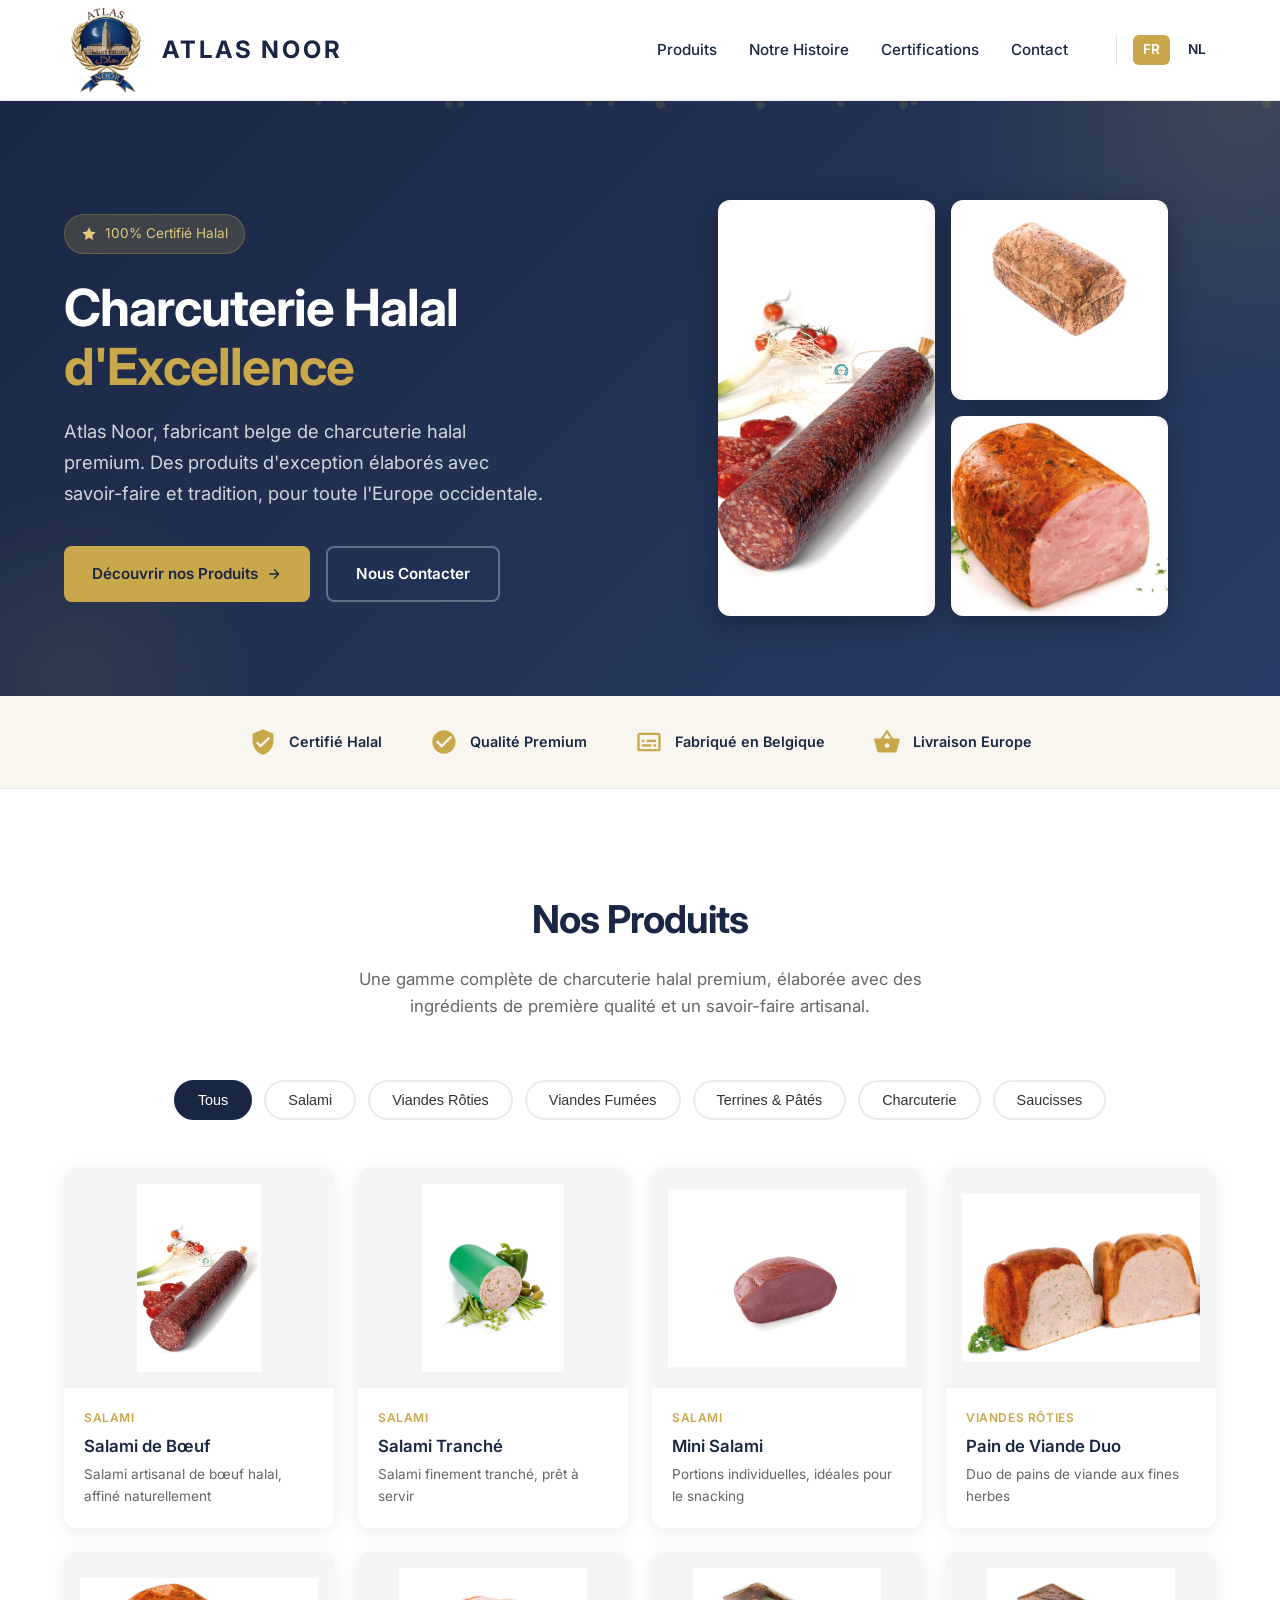
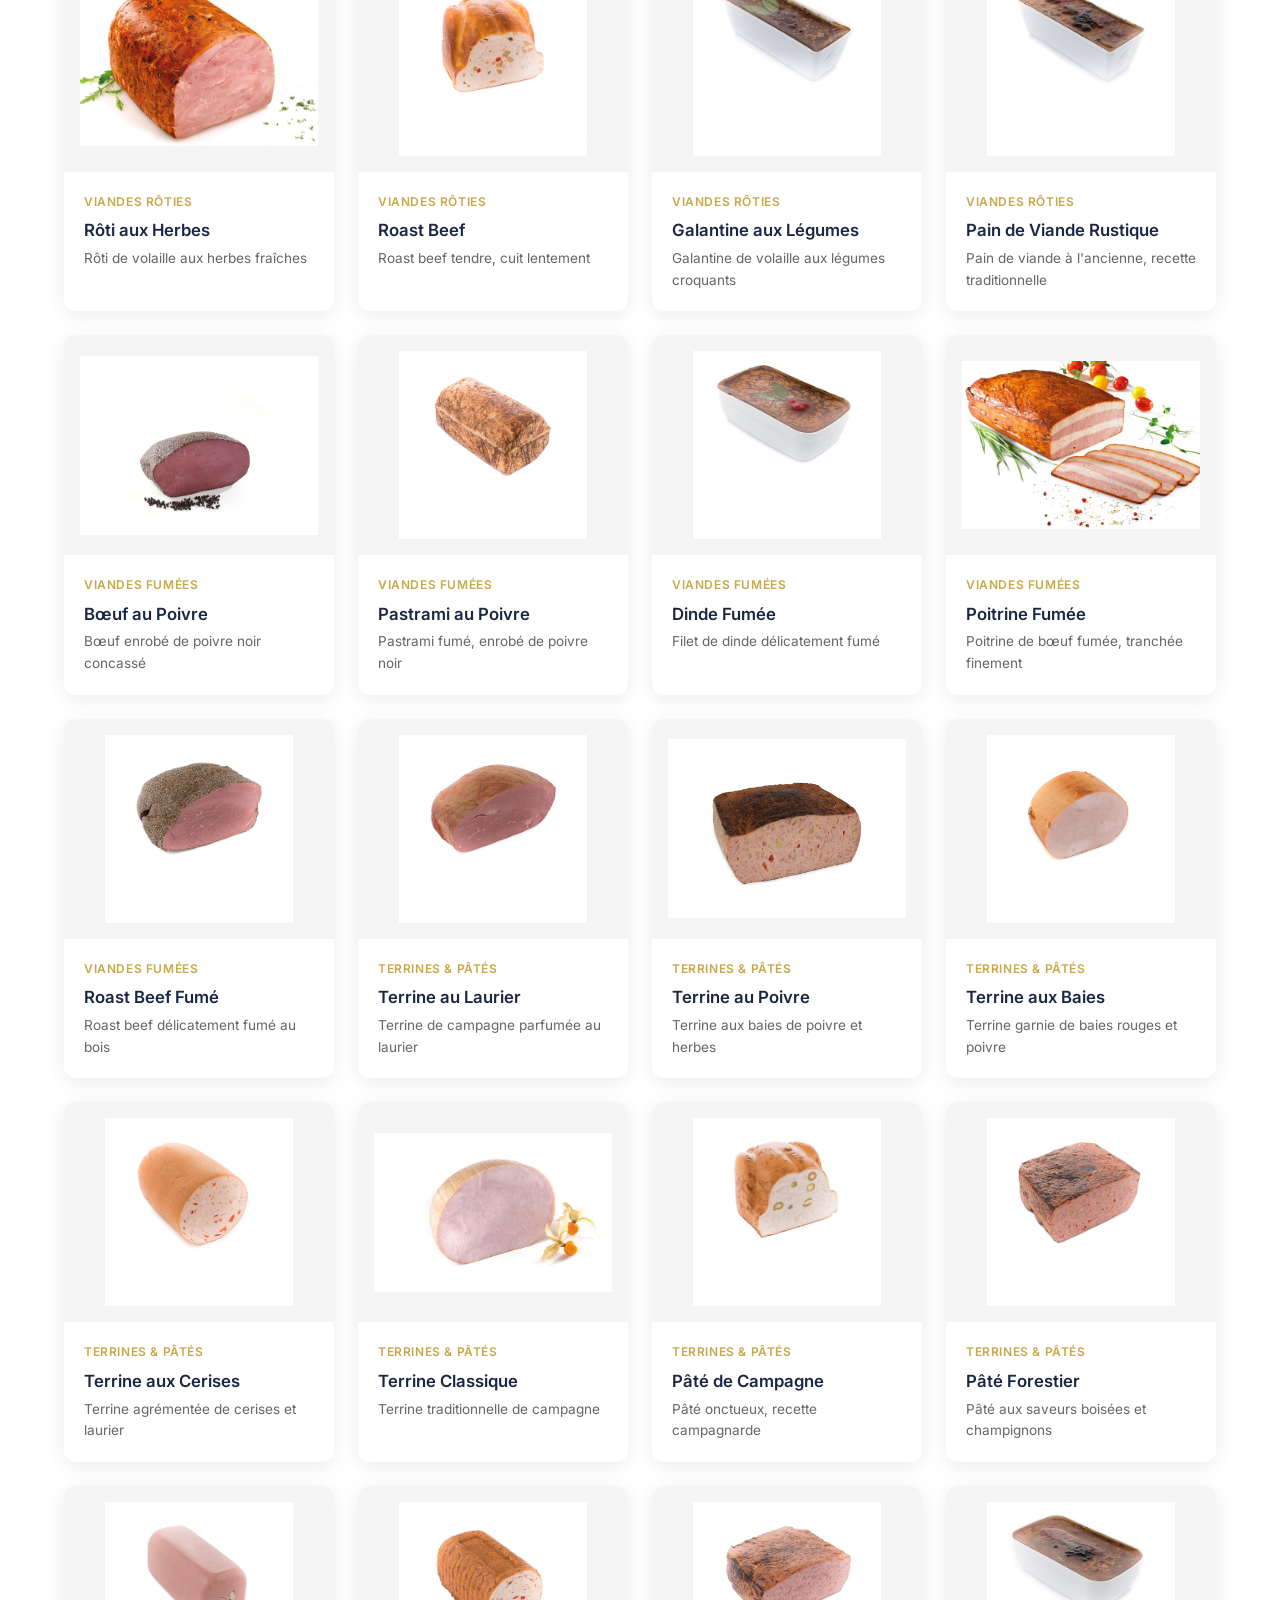
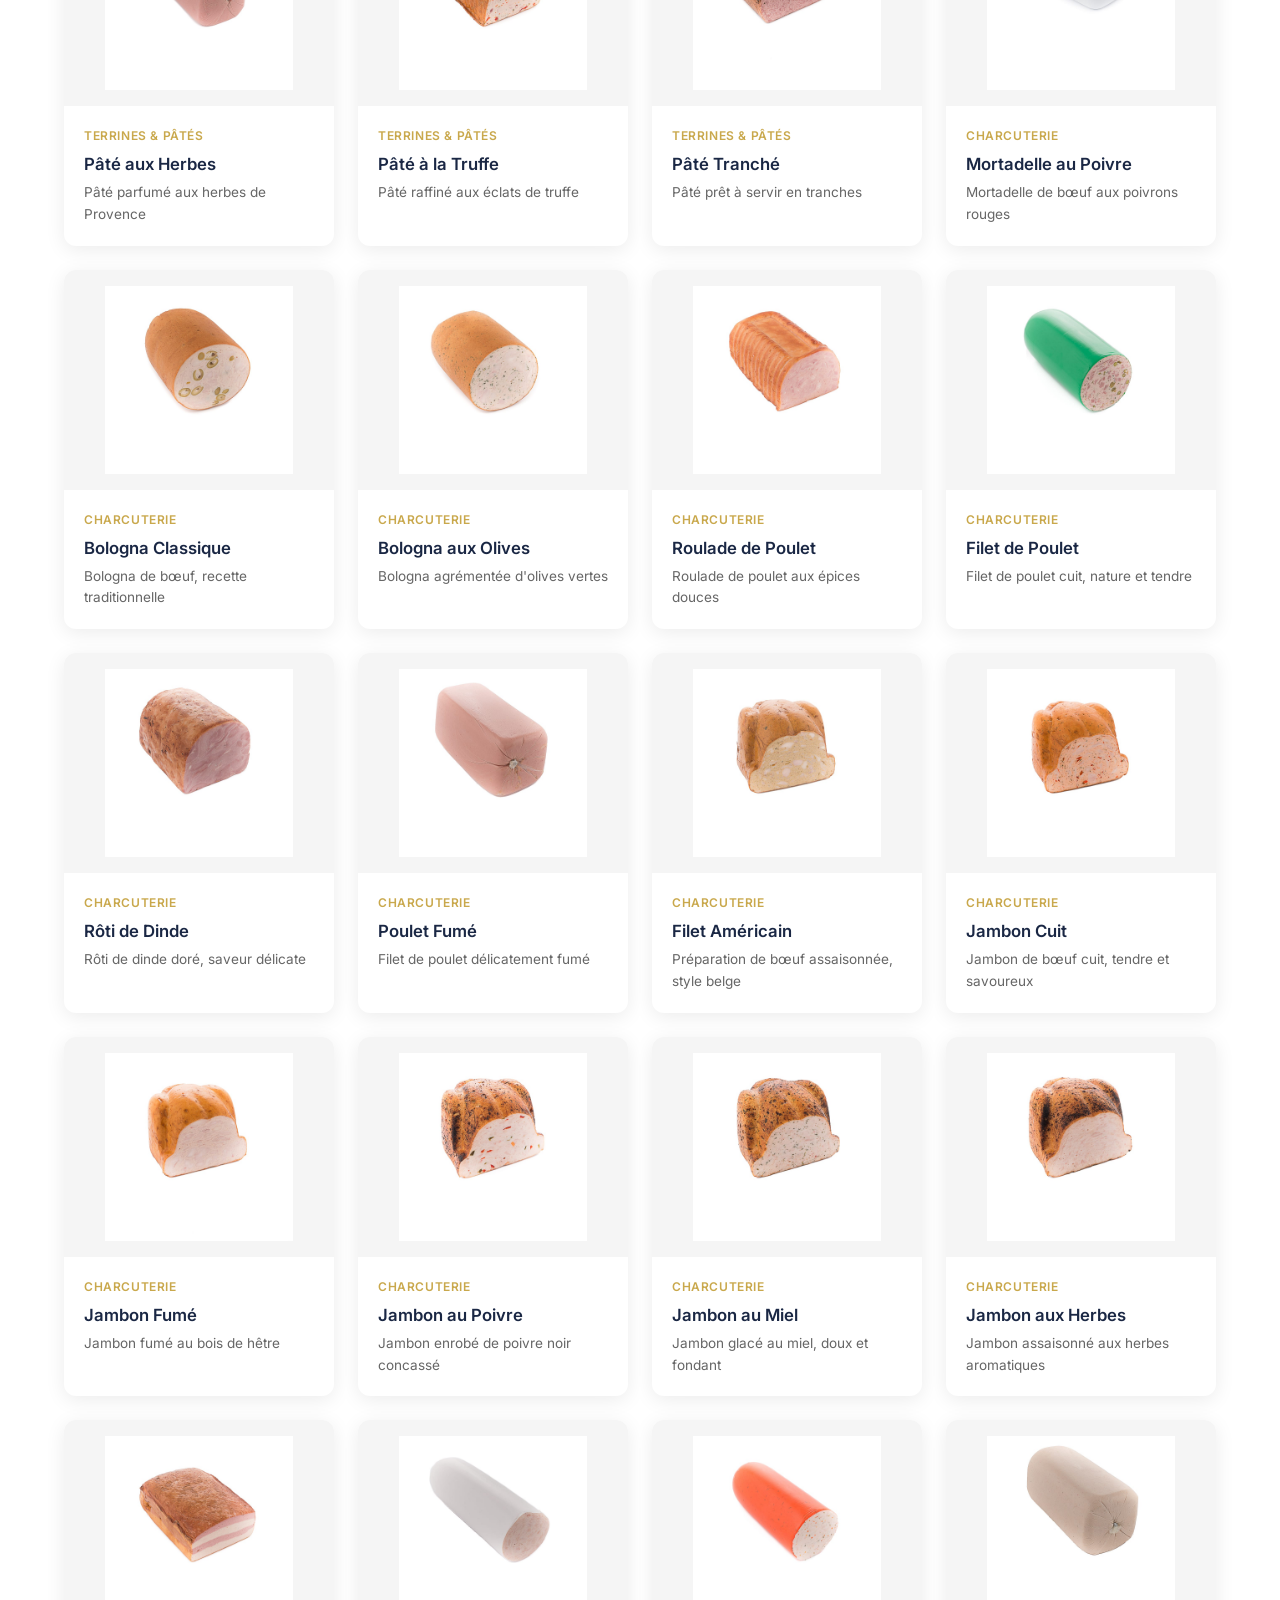
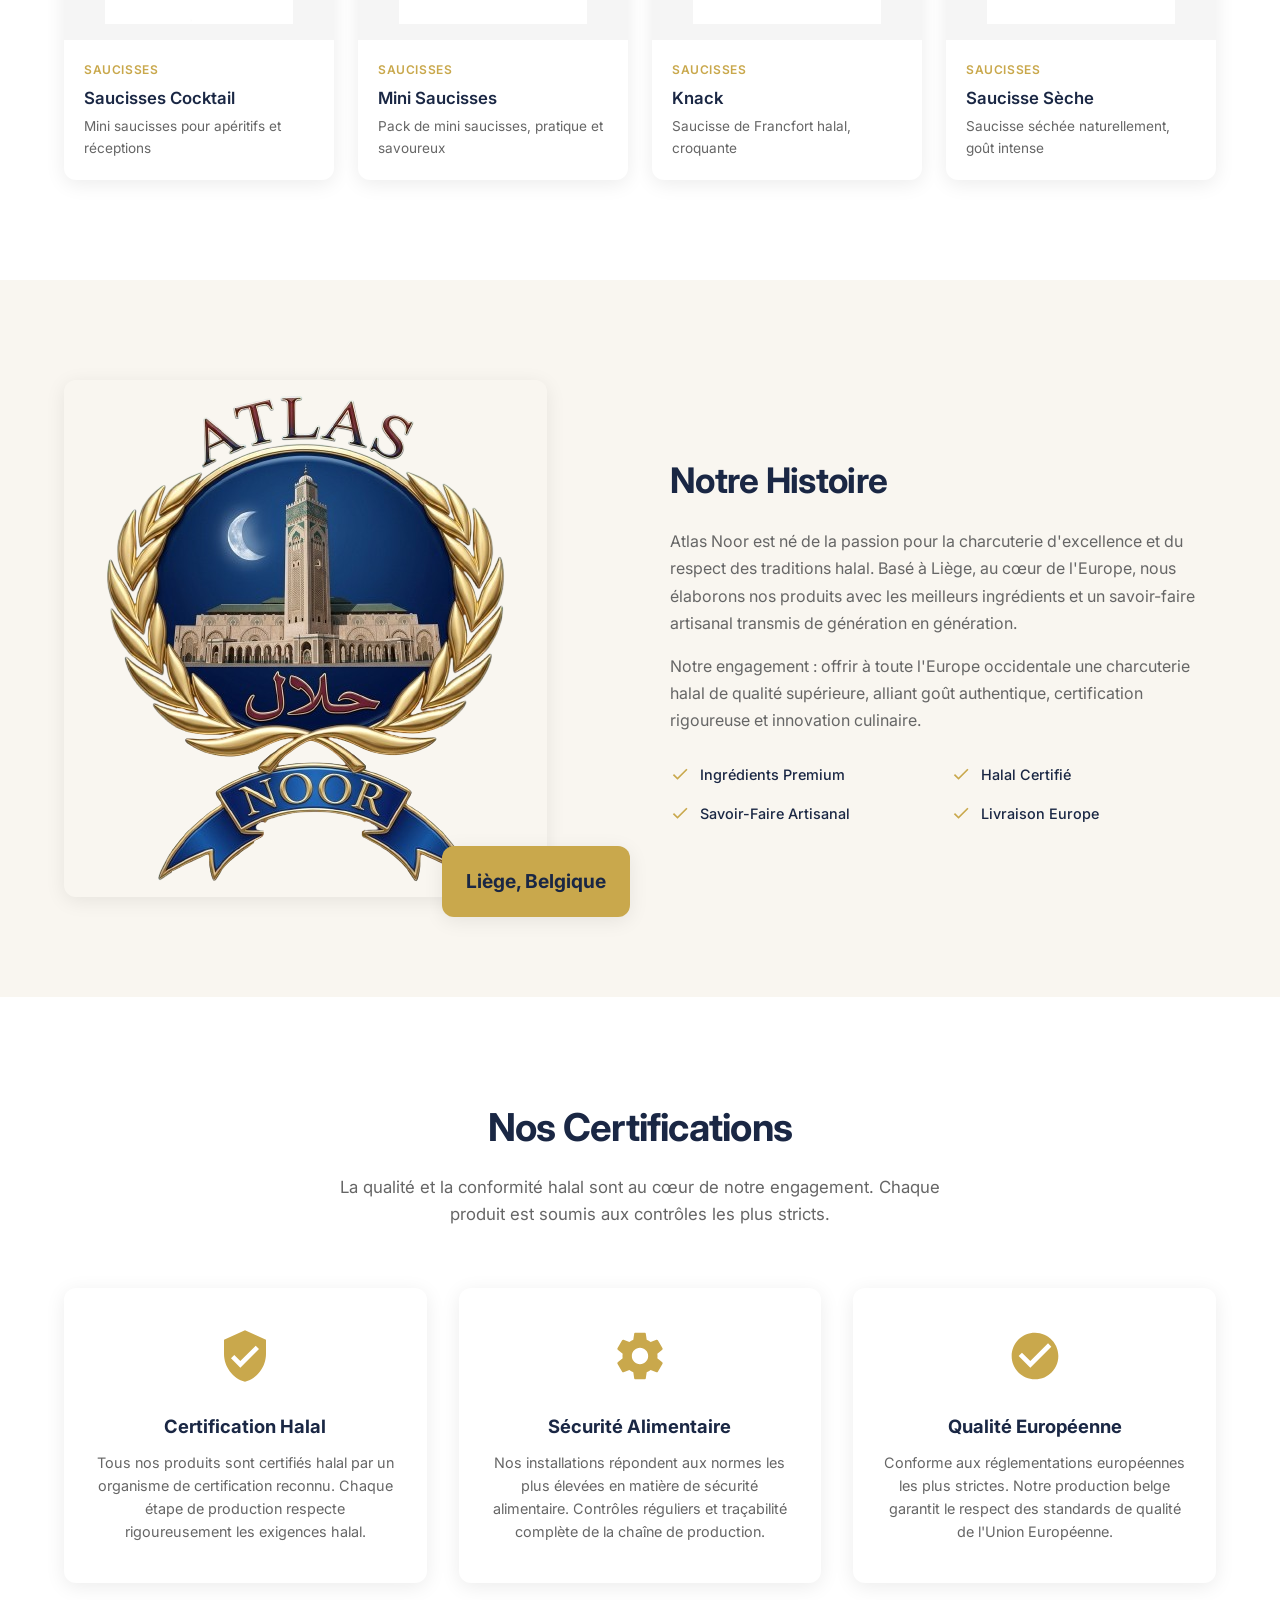
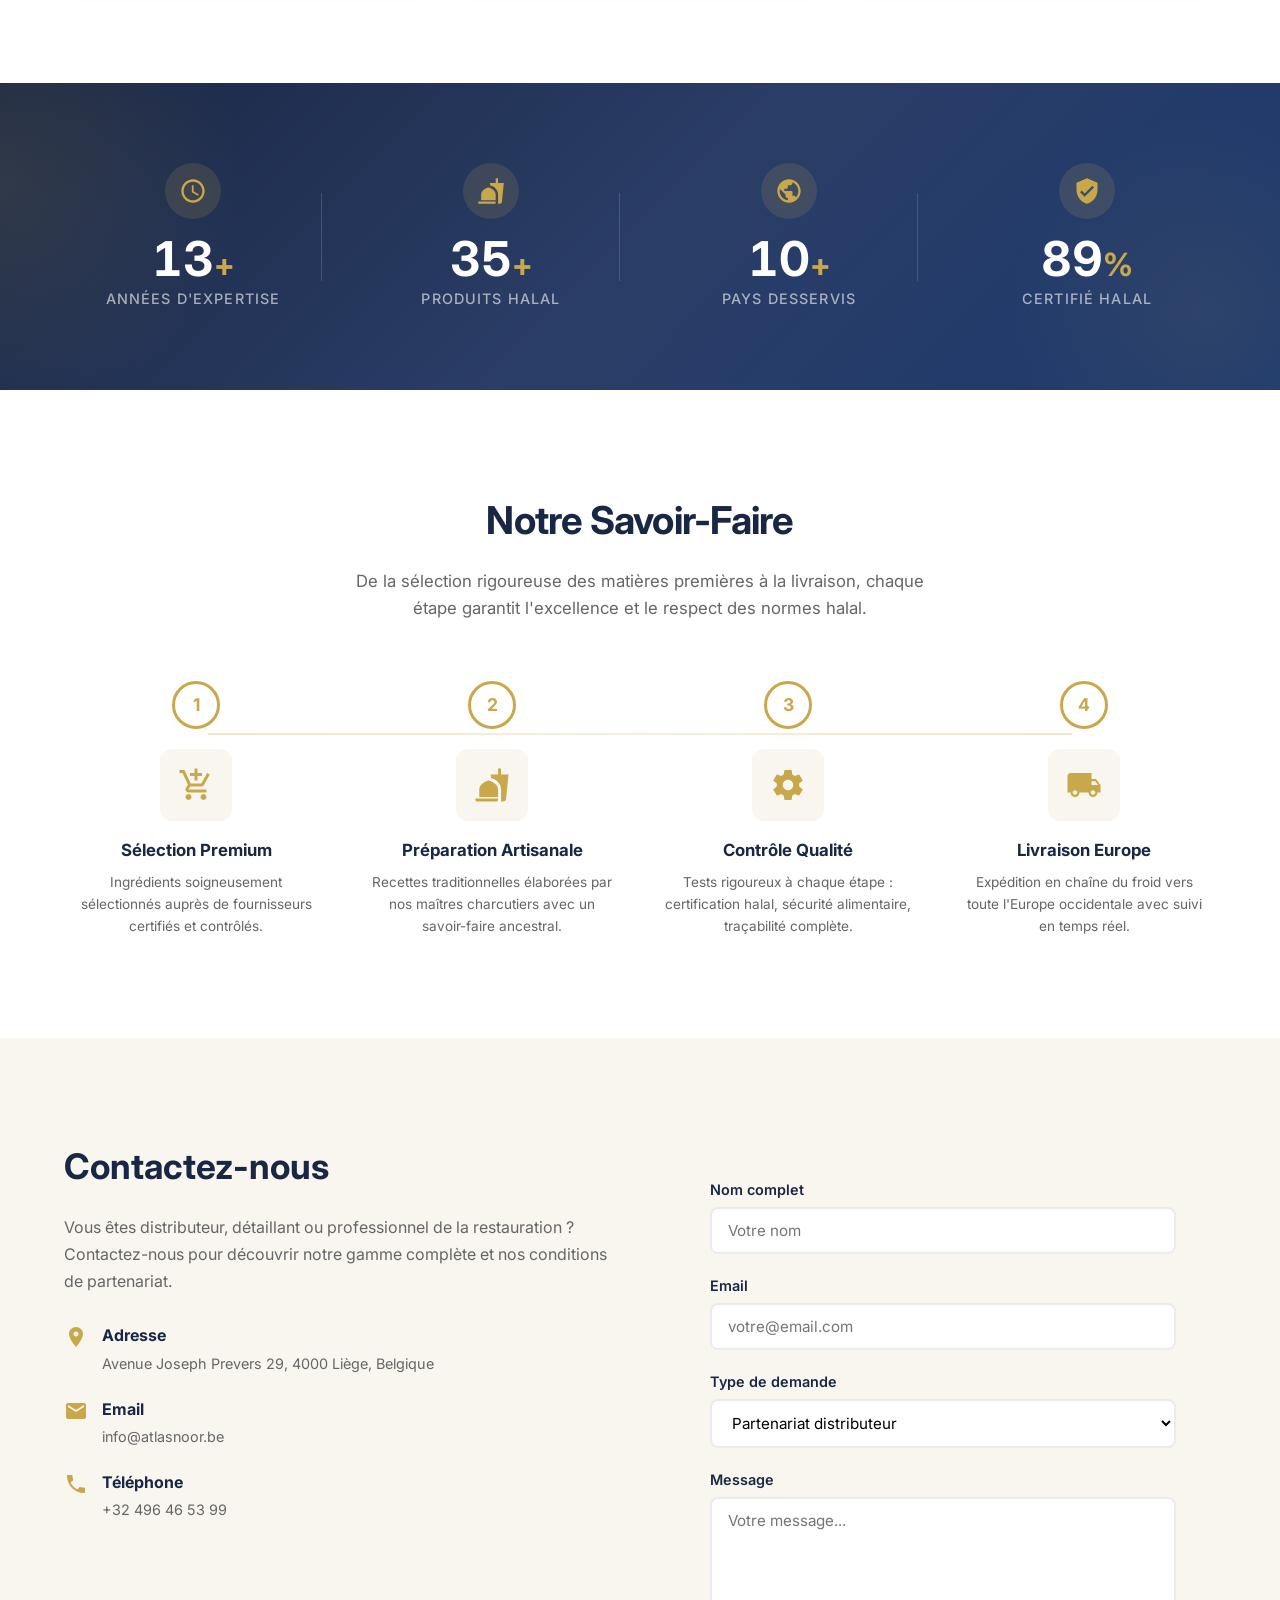
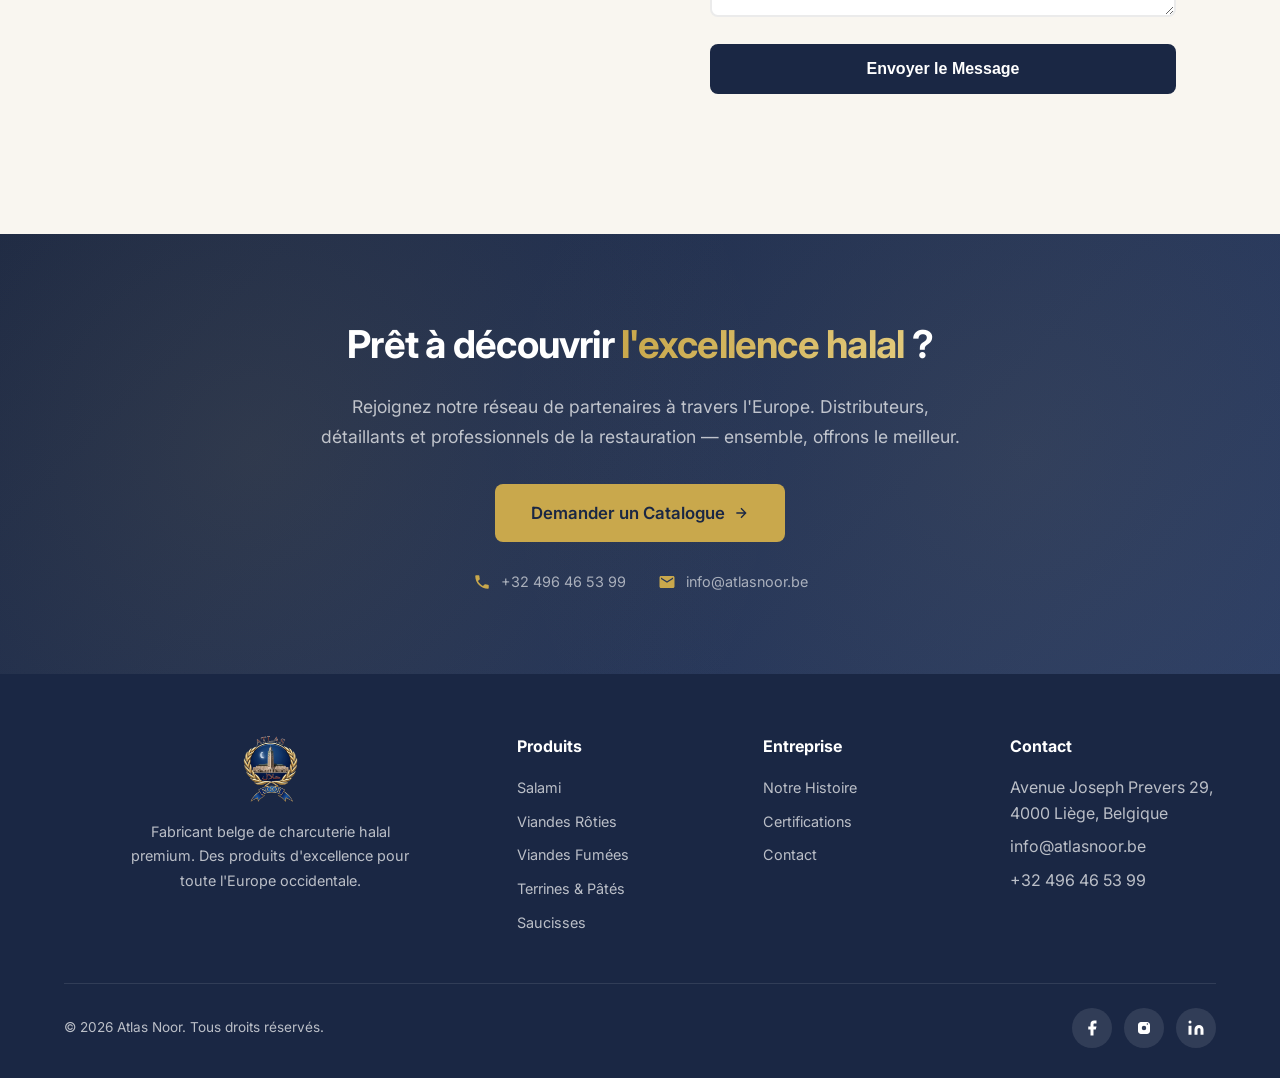
==== commit 2f87b521: "Use logo in Notre Histoire / Ons Verhaal section Co-Authored-By: Claude Opus 4.6 (1M context) <norep" ====
--- a/site/fr/index.html
+++ b/site/fr/index.html
@@ -577,7 +577,7 @@
   <div class="container">
     <div class="about__content">
       <div class="about__image reveal-left">
-        <img src="../assets/images/products/salami-beef.jpg" alt="Produits Atlas Noor">
+        <img src="../assets/images/logo.png" alt="Atlas Noor Logo">
         <div class="about__image-badge">Liège, Belgique</div>
       </div>
       <div class="about__text reveal-right">
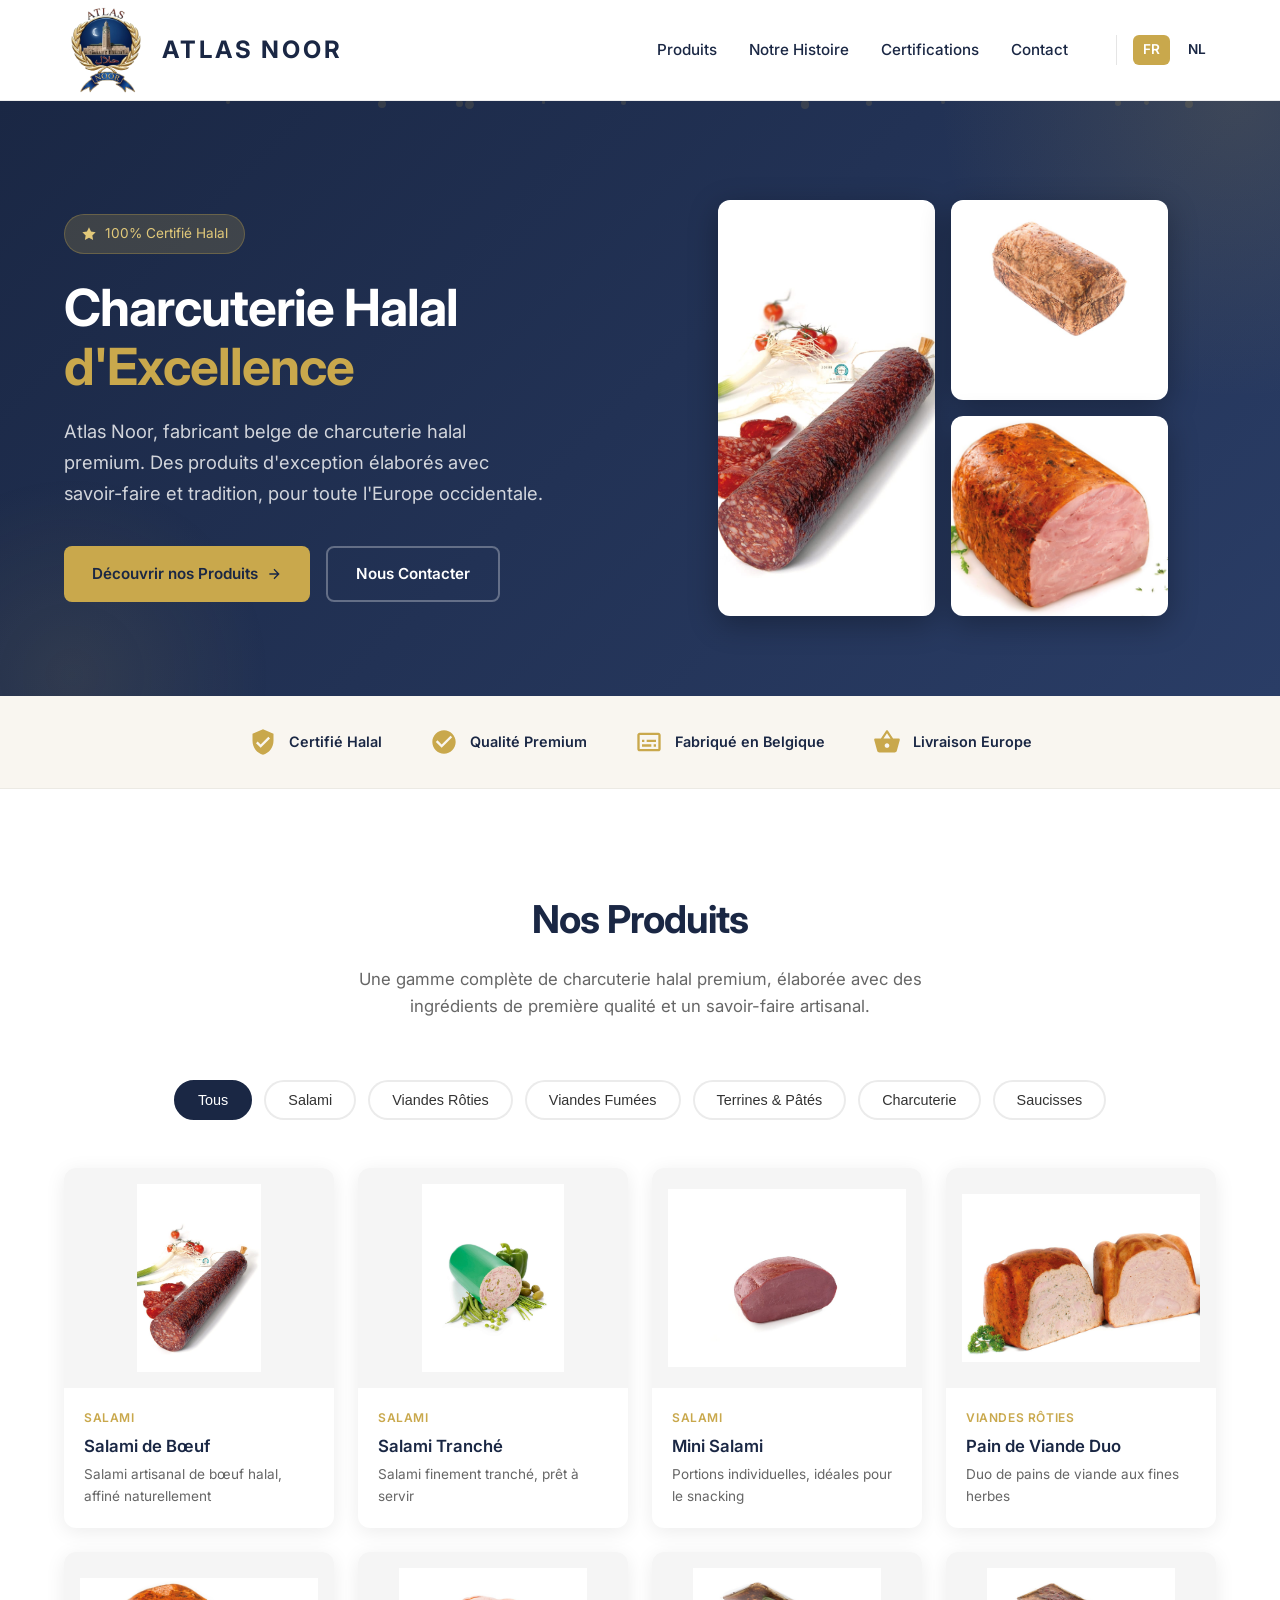
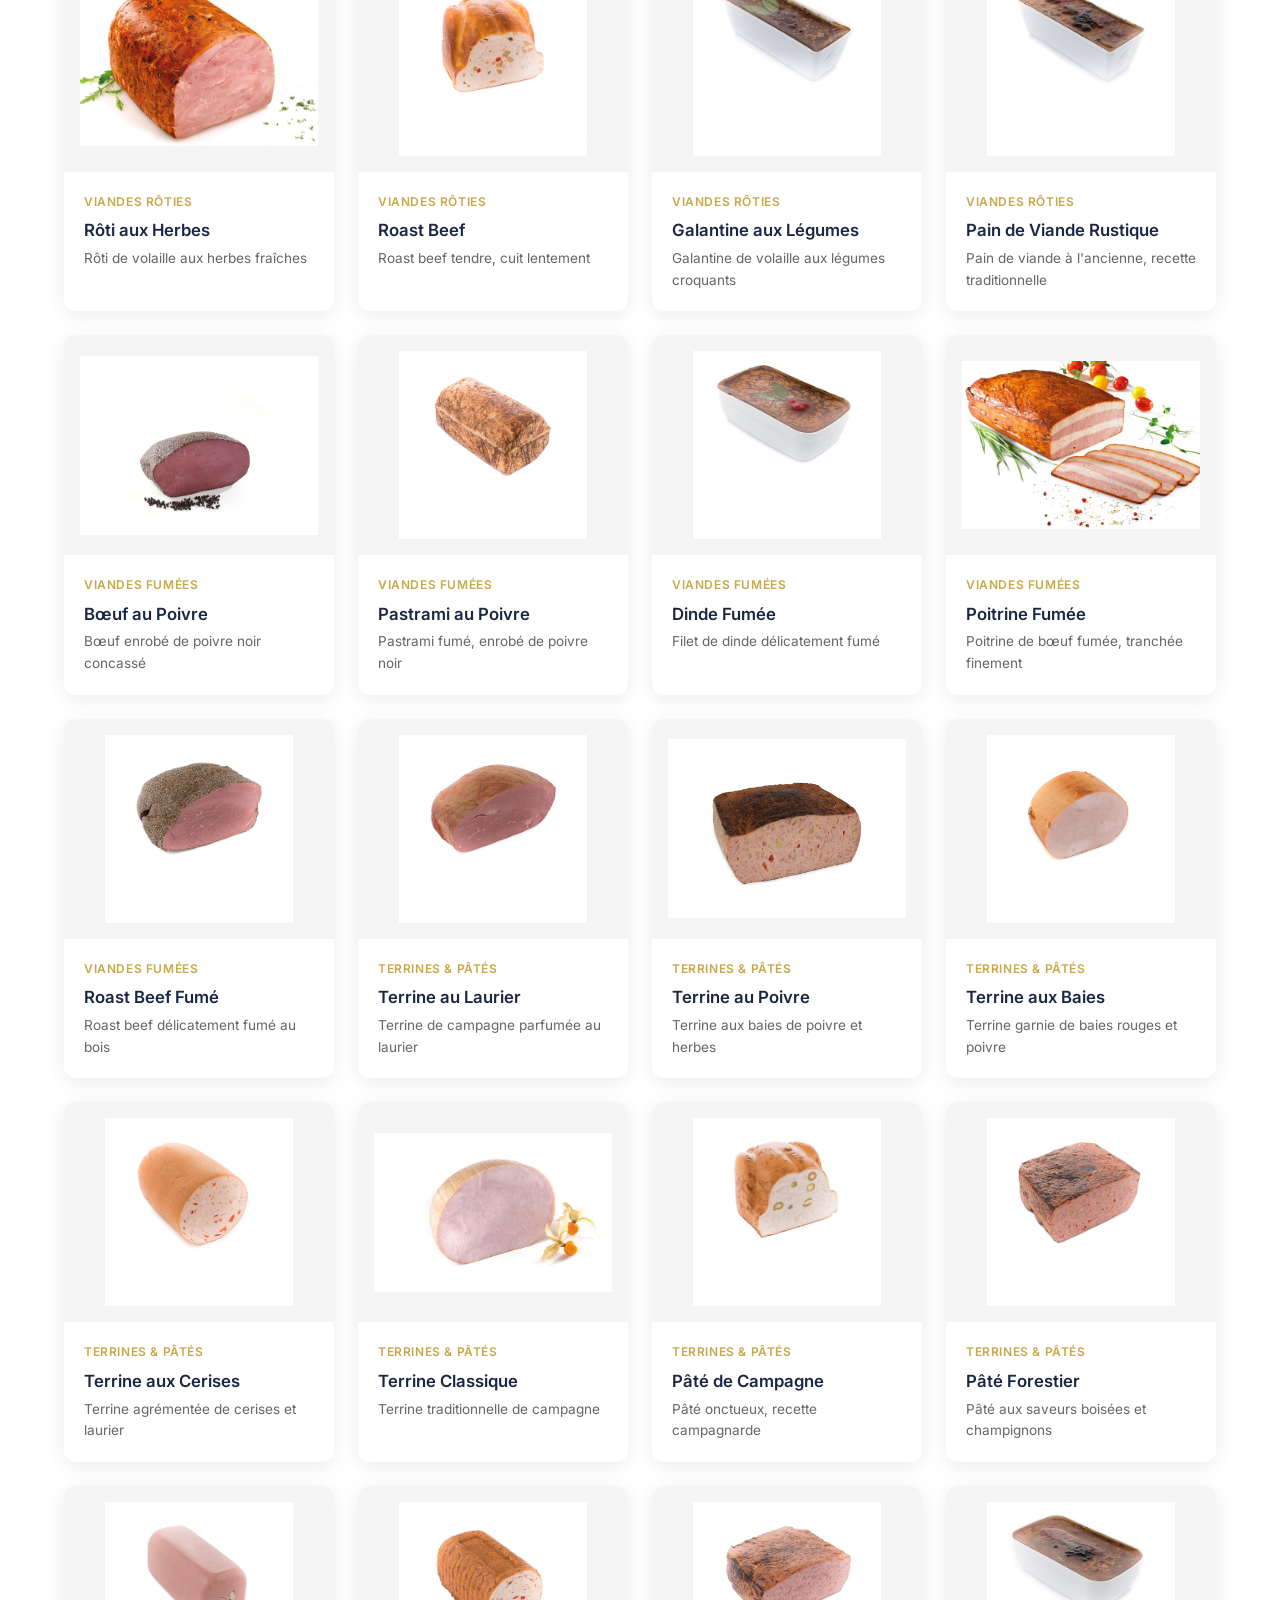
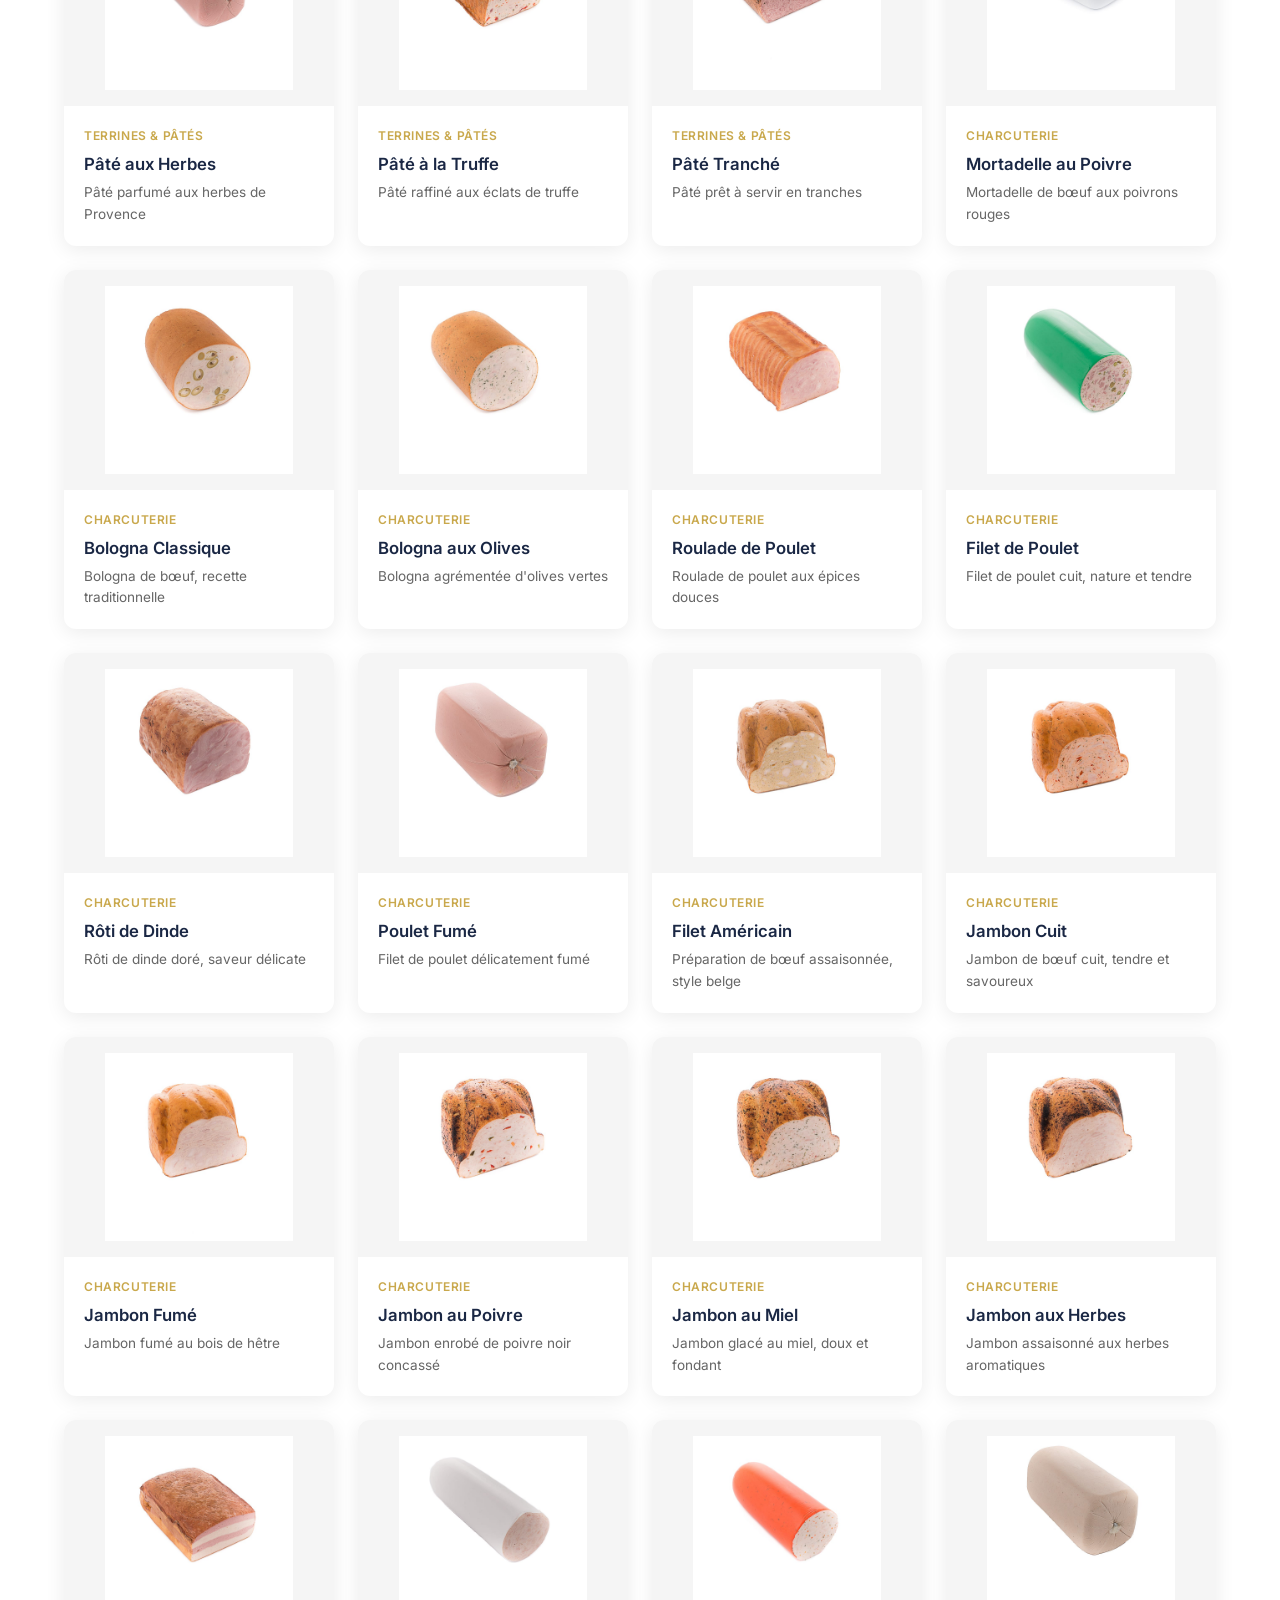
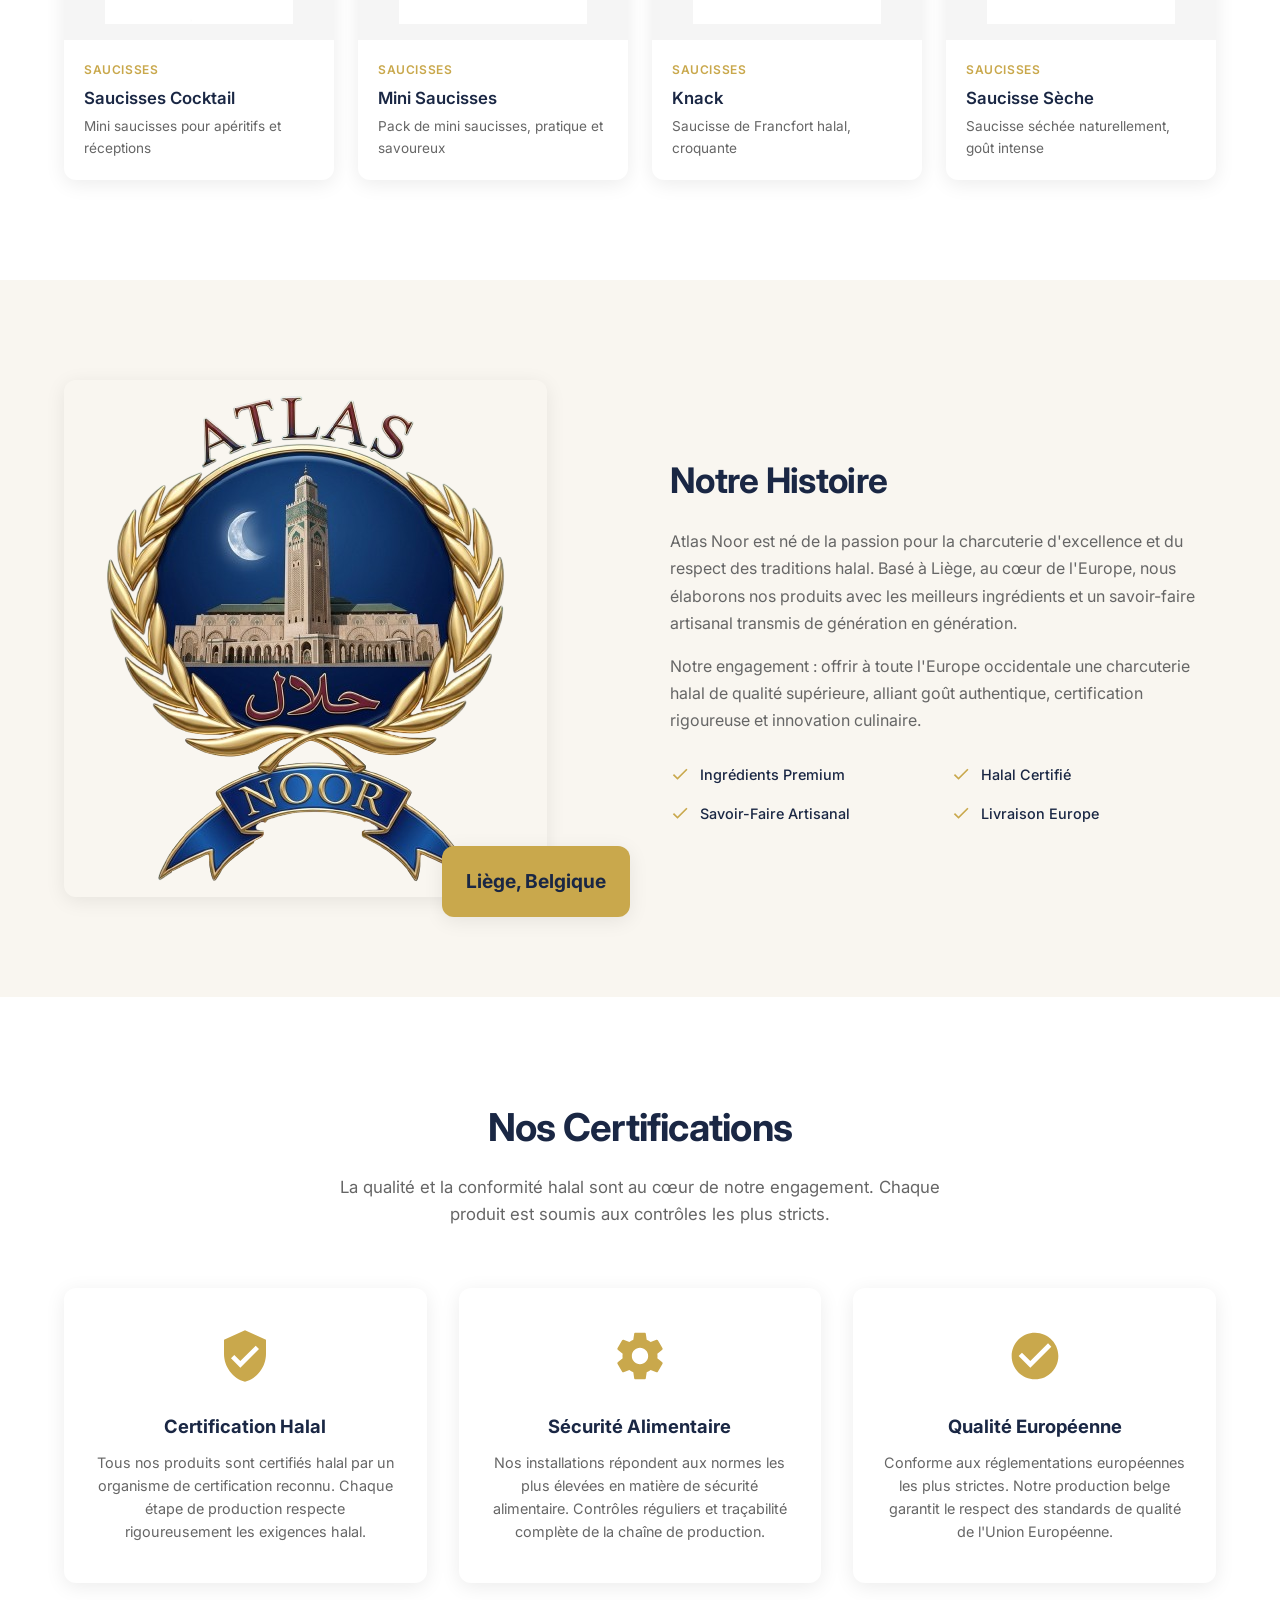
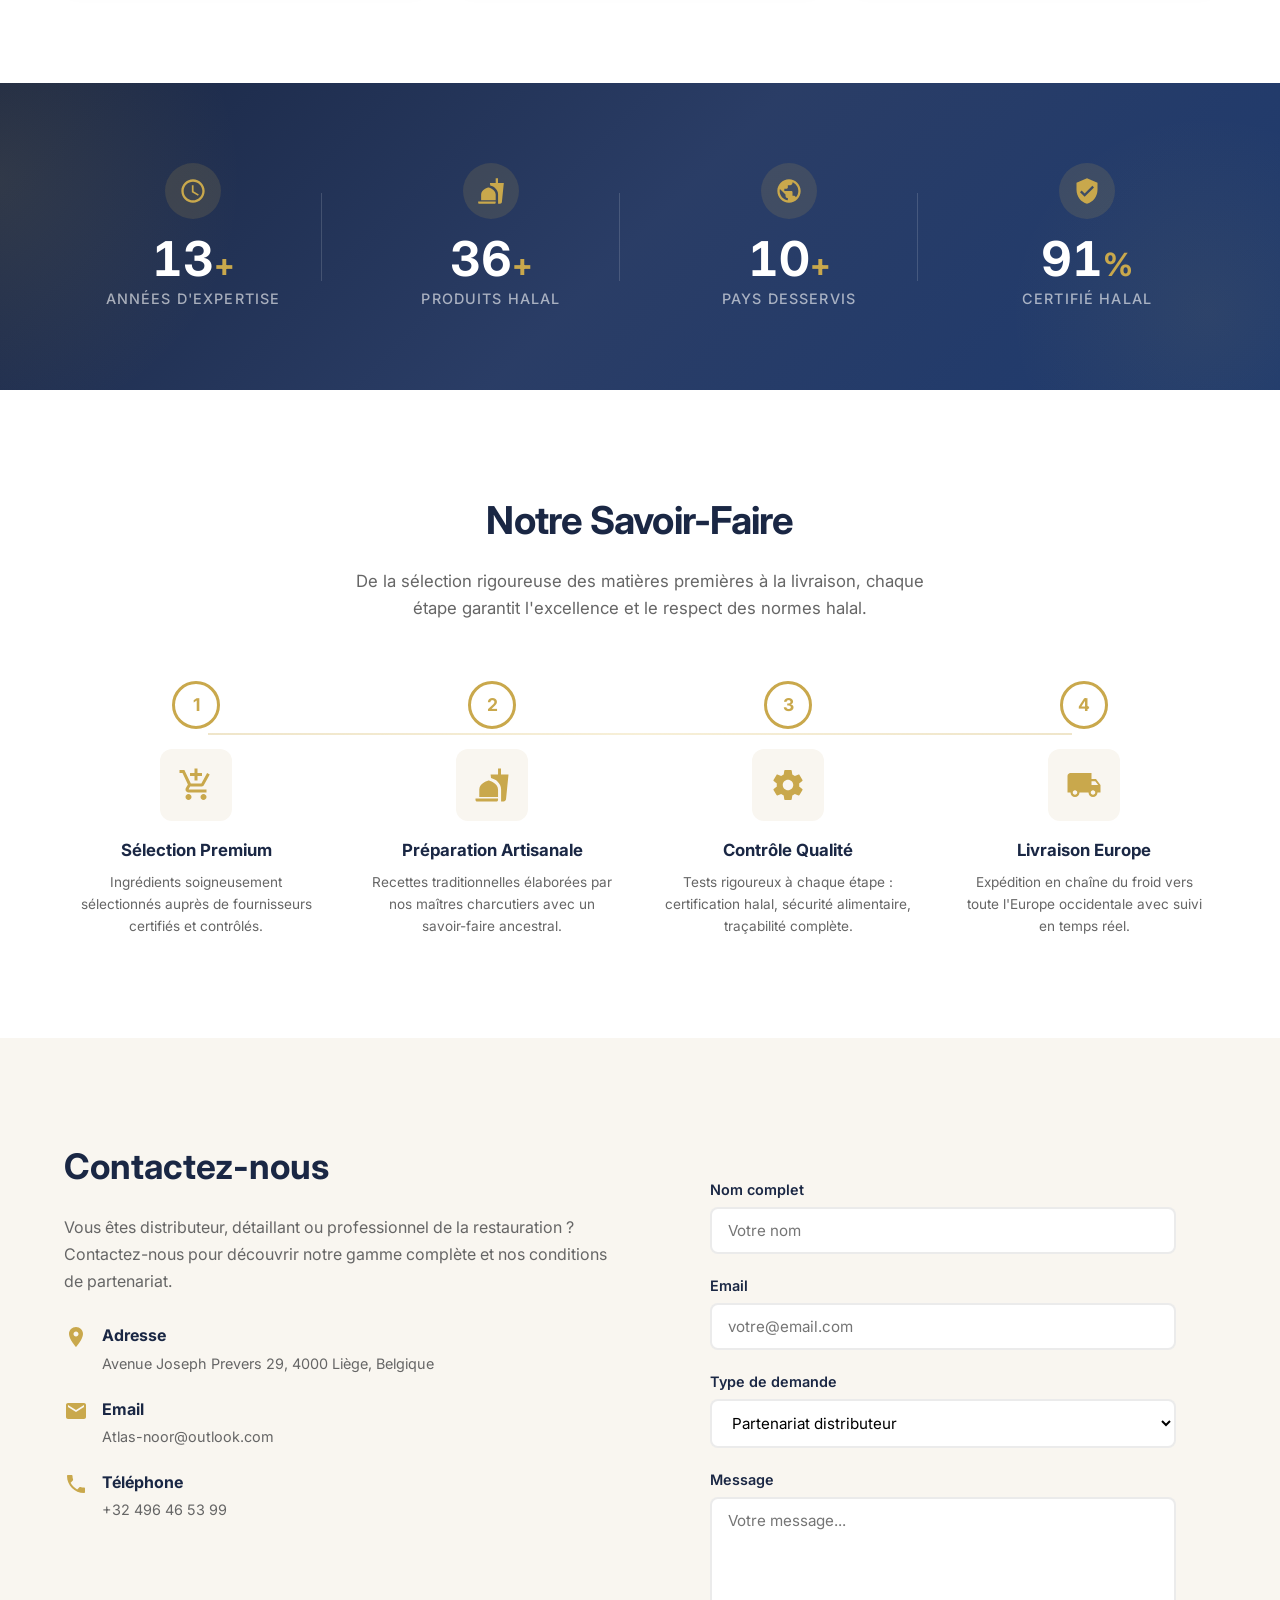
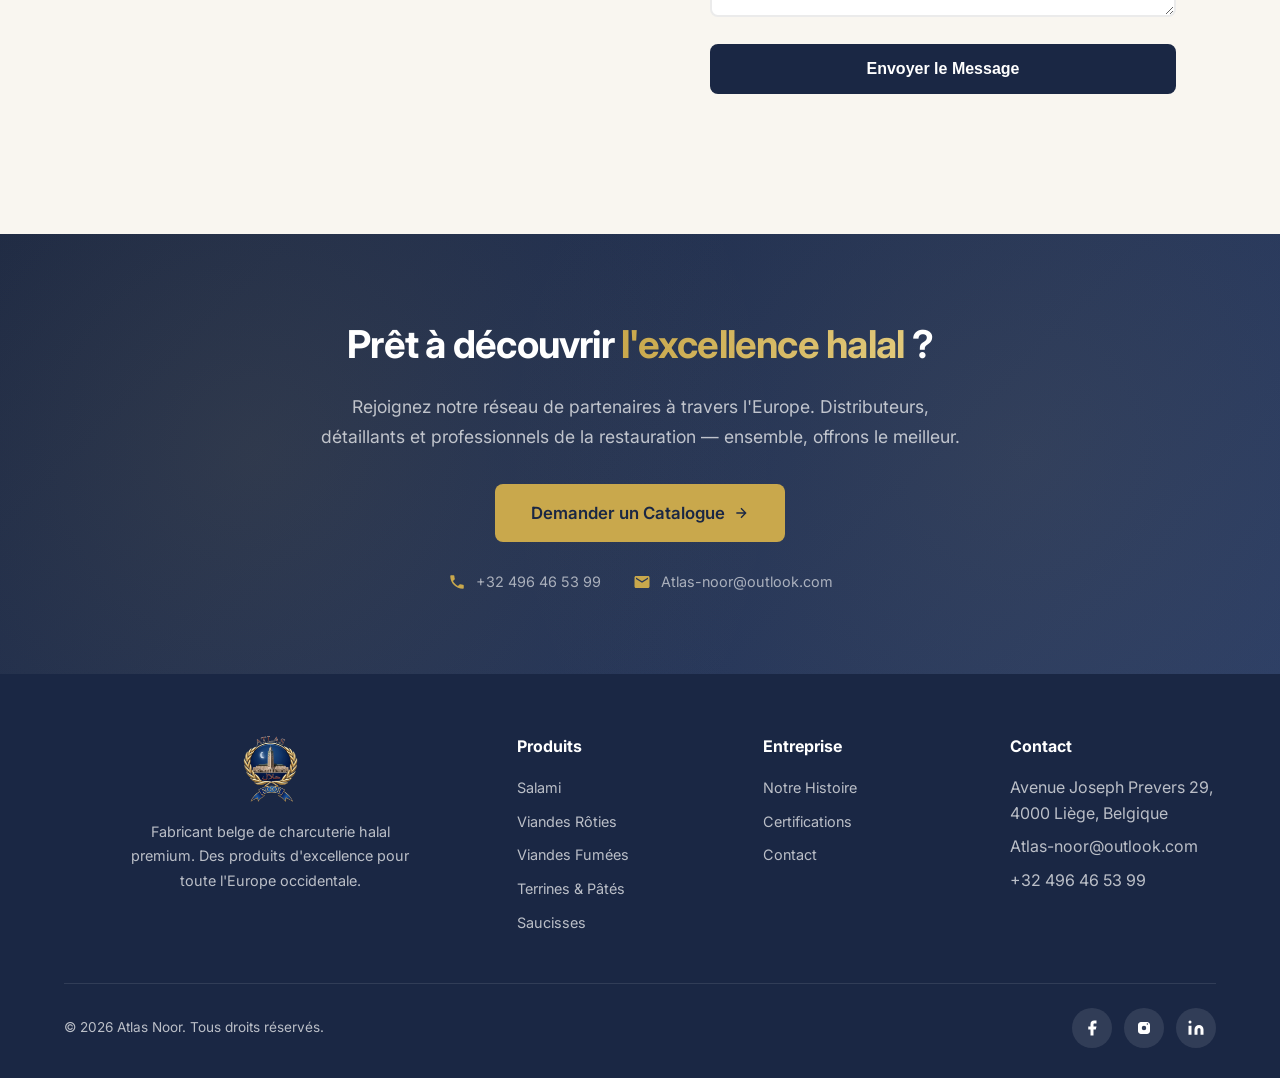
==== commit e2bc39ea: "Update contact email to Atlas-noor@outlook.com Co-Authored-By: Claude Opus 4.6 (1M context) <noreply" ====
--- a/site/fr/index.html
+++ b/site/fr/index.html
@@ -732,7 +732,7 @@
           <svg viewBox="0 0 24 24"><path d="M20 4H4c-1.1 0-1.99.9-1.99 2L2 18c0 1.1.9 2 2 2h16c1.1 0 2-.9 2-2V6c0-1.1-.9-2-2-2zm0 4l-8 5-8-5V6l8 5 8-5v2z"/></svg>
           <div>
             <strong>Email</strong>
-            <span>info@atlasnoor.be</span>
+            <span>Atlas-noor@outlook.com</span>
           </div>
         </div>
         <div class="contact__detail">
@@ -789,7 +789,7 @@
       </div>
       <div class="cta-banner__contact-item">
         <svg viewBox="0 0 24 24"><path d="M20 4H4c-1.1 0-1.99.9-1.99 2L2 18c0 1.1.9 2 2 2h16c1.1 0 2-.9 2-2V6c0-1.1-.9-2-2-2zm0 4l-8 5-8-5V6l8 5 8-5v2z"/></svg>
-        info@atlasnoor.be
+        Atlas-noor@outlook.com
       </div>
     </div>
   </div>
@@ -825,7 +825,7 @@
         <h4>Contact</h4>
         <ul>
           <li>Avenue Joseph Prevers 29, 4000 Liège, Belgique</li>
-          <li>info@atlasnoor.be</li>
+          <li>Atlas-noor@outlook.com</li>
           <li>+32 496 46 53 99</li>
         </ul>
       </div>
